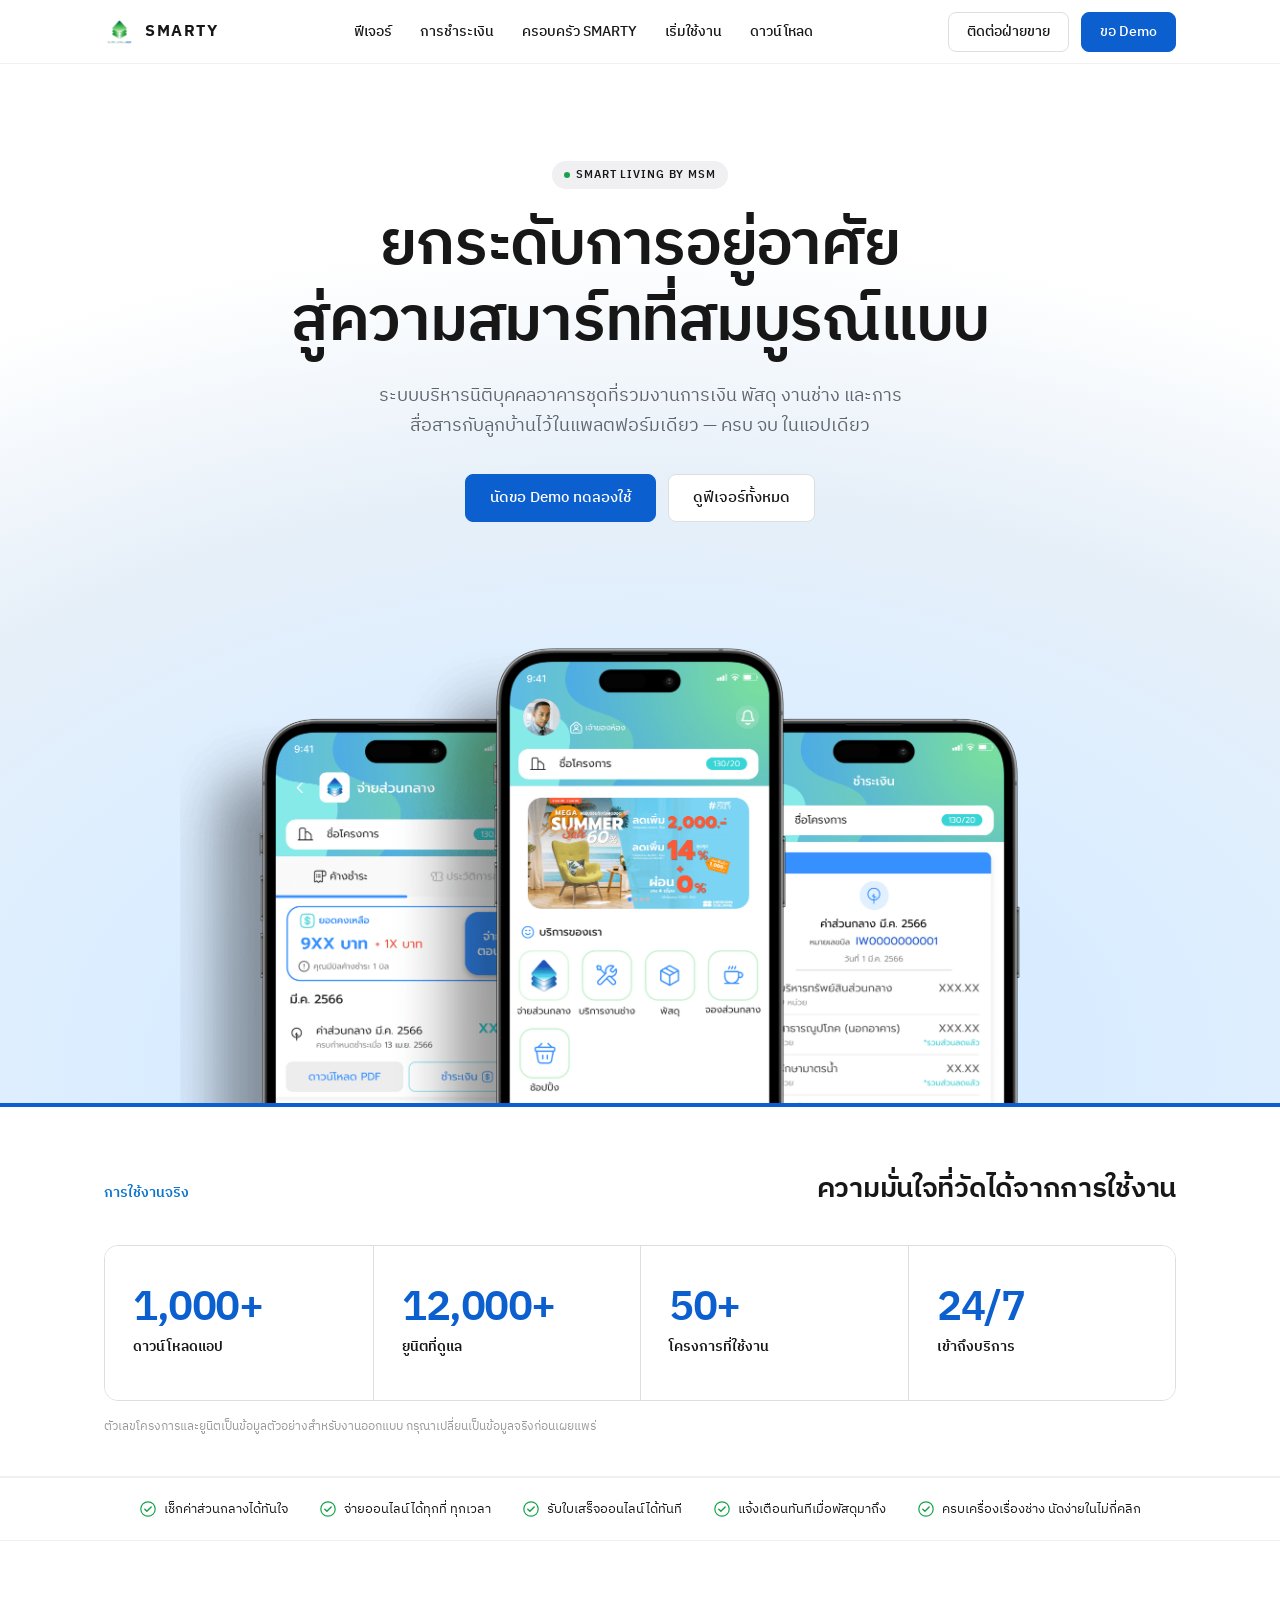
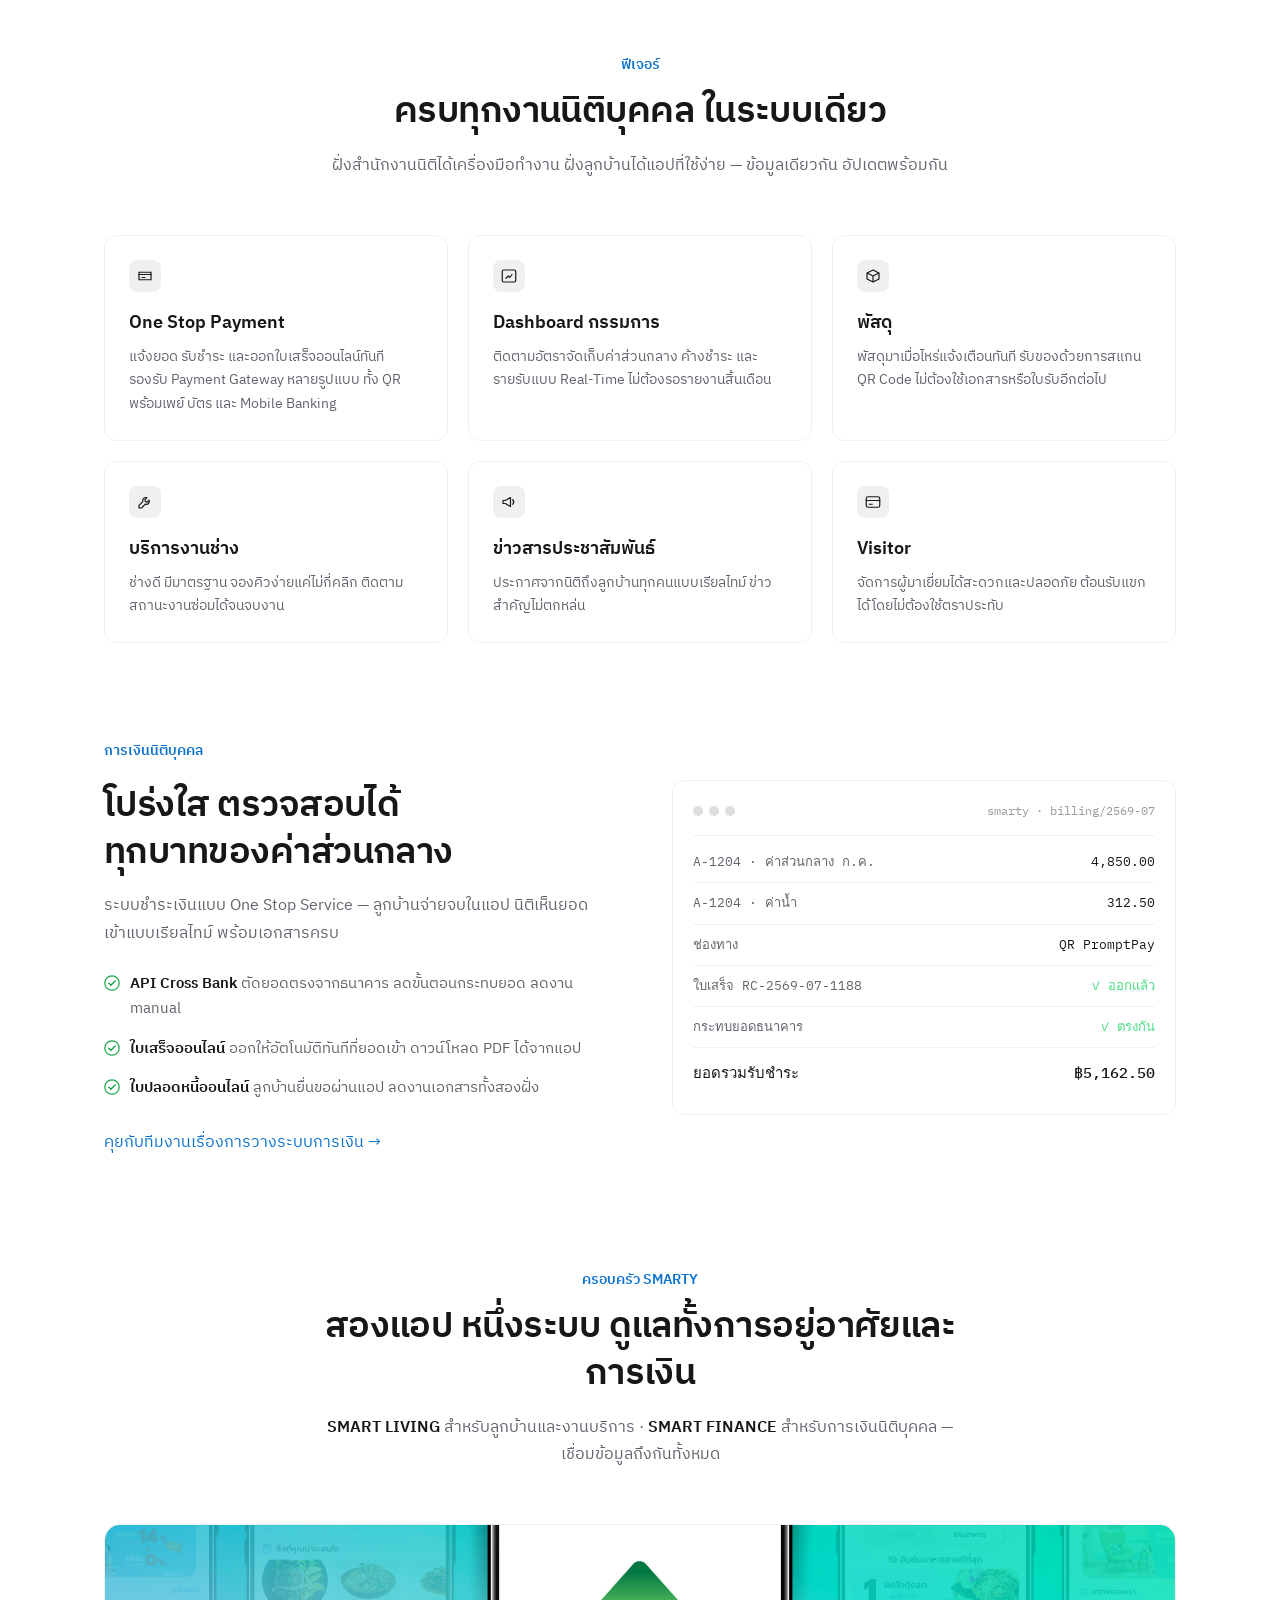
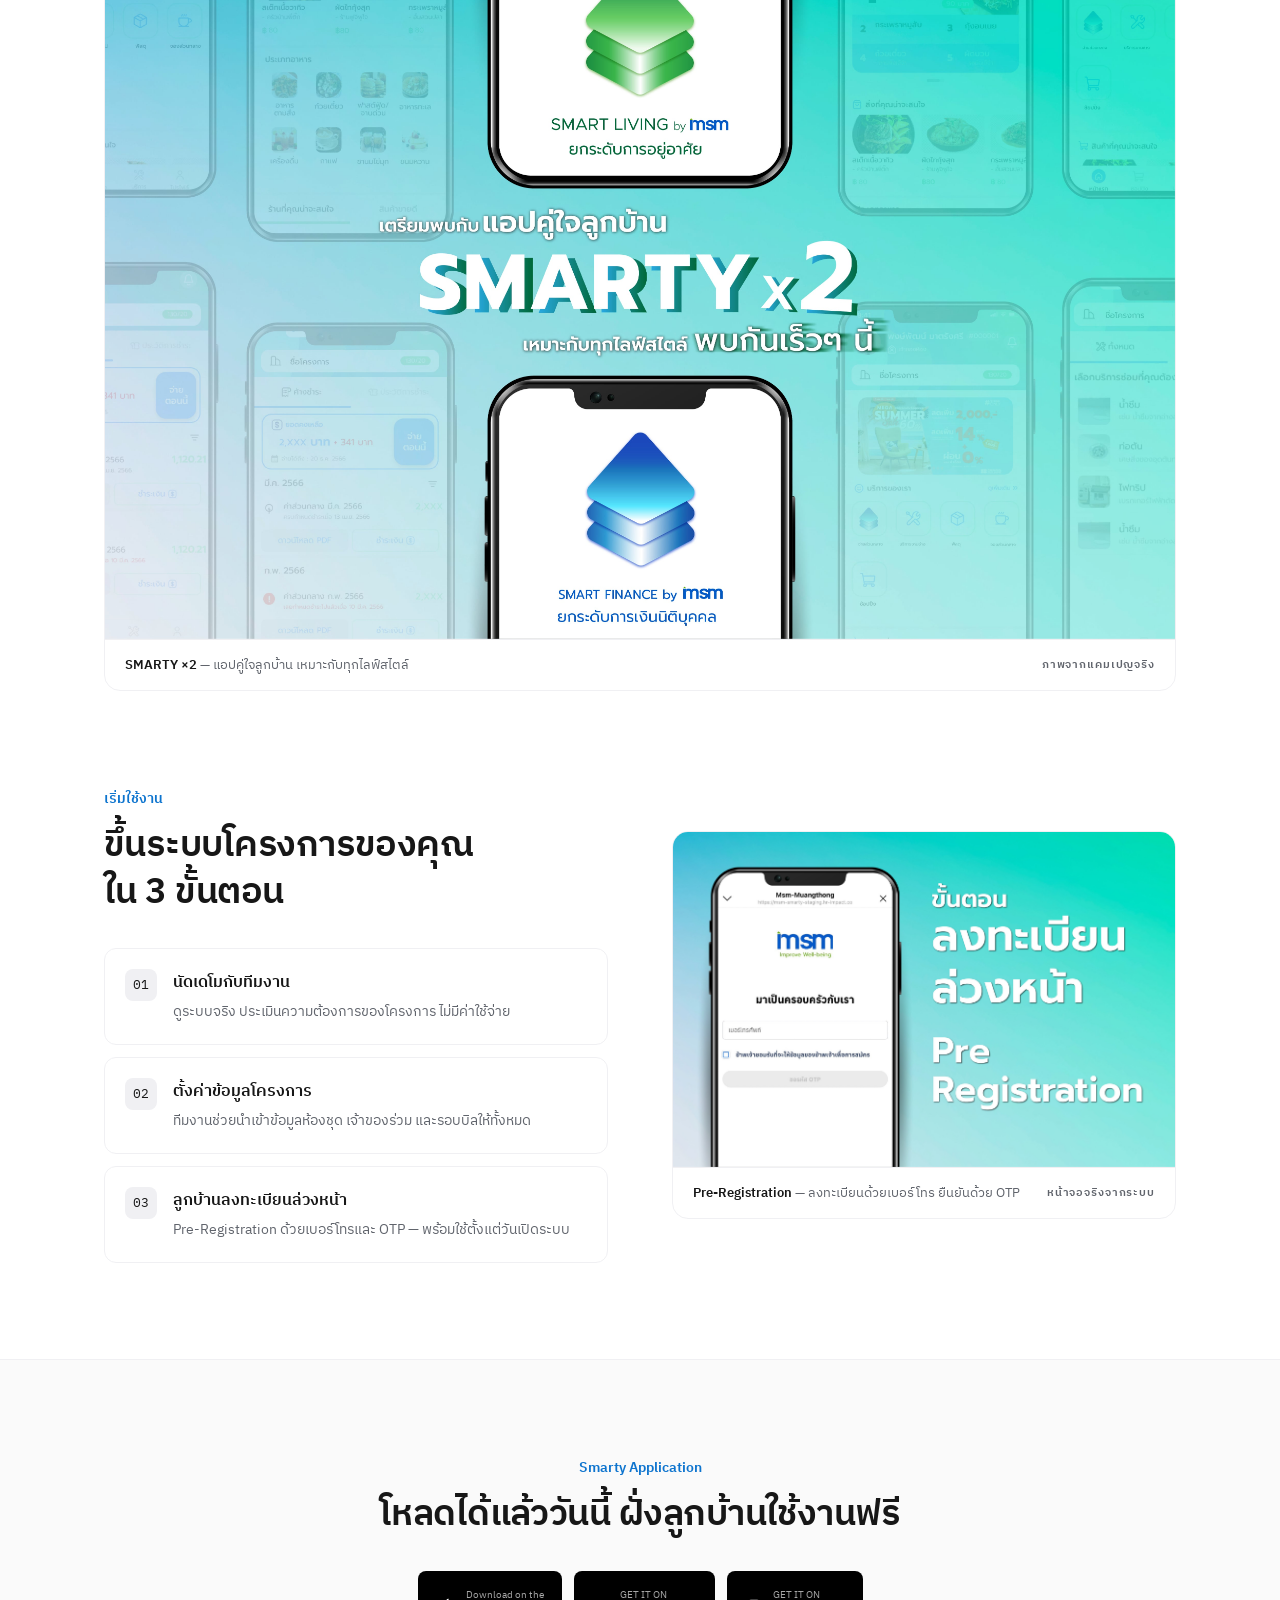
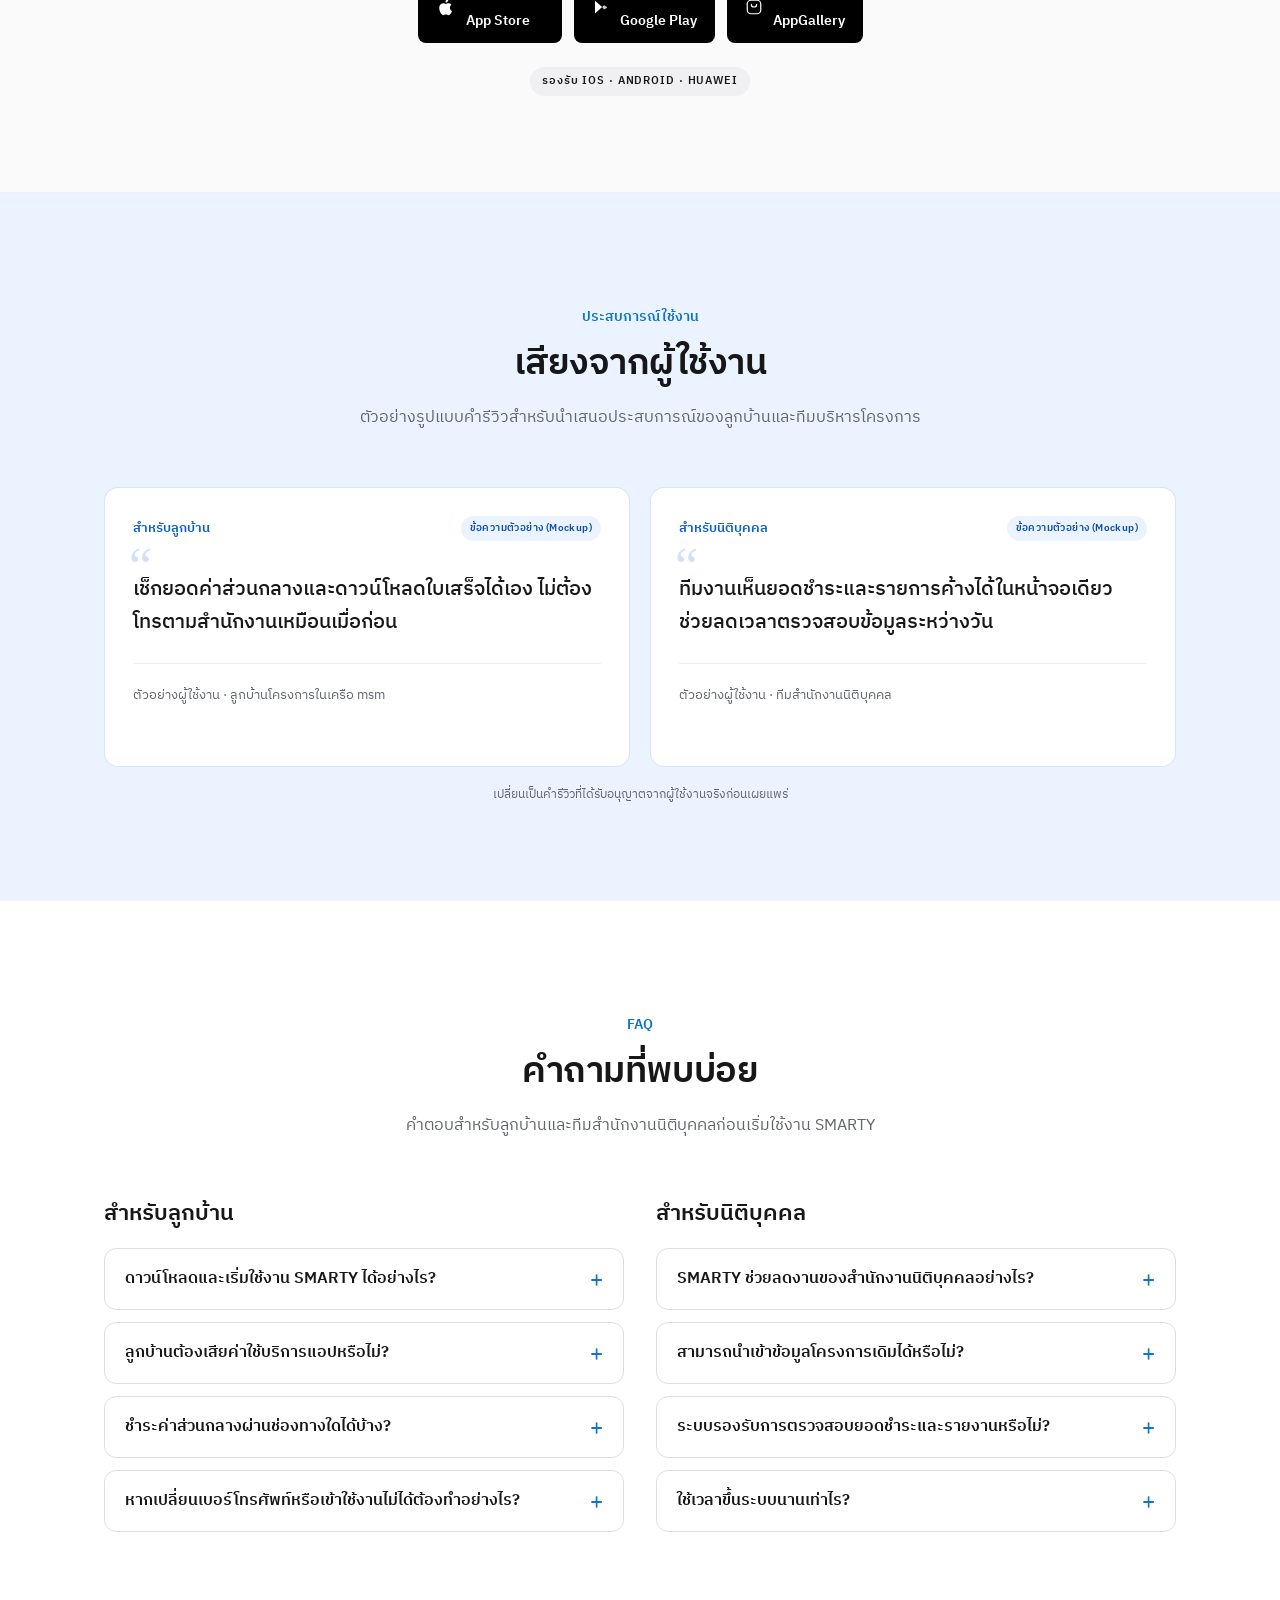
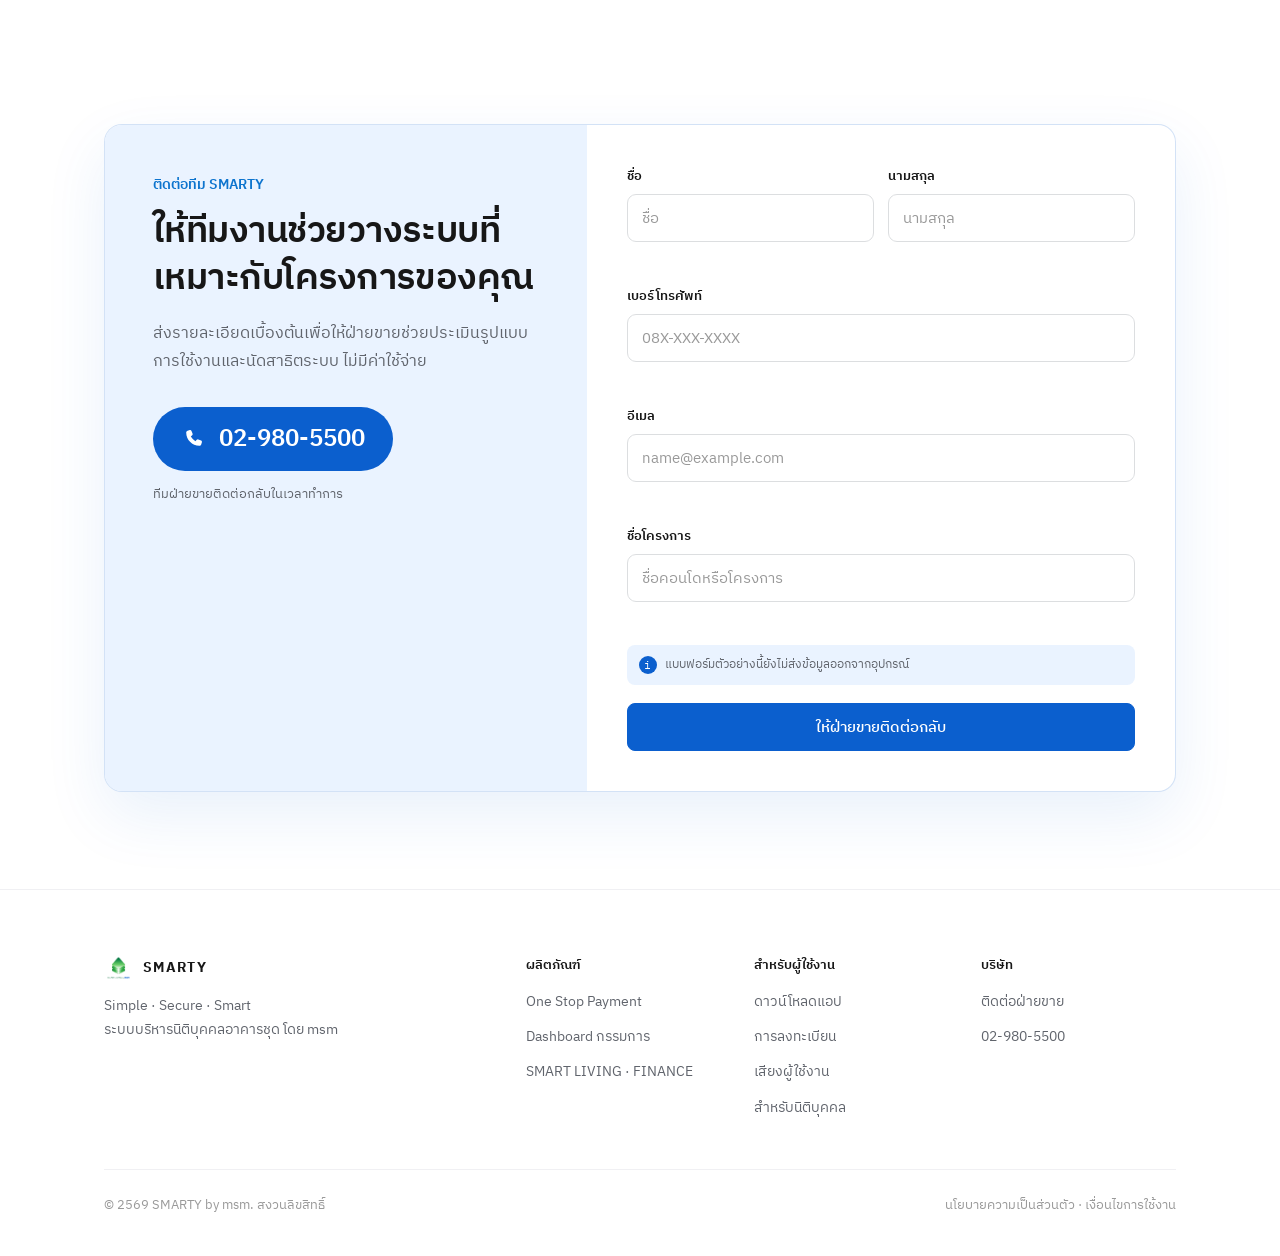
==== expo.html @ d753c046 "Publish SMARTY landing page" ====
<!DOCTYPE html>
<html lang="th">
<head>
<meta charset="UTF-8">
<meta name="viewport" content="width=device-width, initial-scale=1.0">
<title>SMARTY — ระบบบริหารนิติบุคคลอาคารชุด</title>
<link rel="preconnect" href="https://fonts.googleapis.com">
<link rel="preconnect" href="https://fonts.gstatic.com" crossorigin>
<link href="https://fonts.googleapis.com/css2?family=IBM+Plex+Sans+Thai:wght@400;500;600;700&family=IBM+Plex+Mono:wght@400;500&display=swap" rel="stylesheet">
<style>
  :root {
    --primary: #000000;
    --primary-active: #1a1a1a;
    --text-link: #0d74ce;
    --ink: #171717;
    --body: #60646c;
    --muted: #999999;
    --hairline: #f0f0f3;
    --hairline-strong: #dcdee0;
    --canvas: #ffffff;
    --canvas-soft: #fafafa;
    --surface-strong: #f0f0f3;
    --surface-dark: #171717;
    --surface-dark-elevated: #1a1a1a;
    --on-dark: #ffffff;
    --on-dark-soft: #b0b4ba;
    --sky-light: #cfe7ff;
    --sky-mid: #a8c8e8;
    --success: #16a34a;
    --brand-blue: #0b5fce;
    --brand-blue-active: #084da8;
    --brand-blue-soft: #eaf3ff;
    --motion-fast: 180ms;
    --motion-standard: 420ms;
    --motion-reveal: 700ms;
    --ease-out-premium: cubic-bezier(0.22, 1, 0.36, 1);
    --ease-press: cubic-bezier(0.4, 0, 0.2, 1);
    --sans: 'IBM Plex Sans Thai', 'Inter', -apple-system, system-ui, sans-serif;
    --mono: 'IBM Plex Mono', 'JetBrains Mono', monospace;
  }

  * { margin: 0; padding: 0; box-sizing: border-box; }
  html { scroll-behavior: smooth; }

  body {
    font-family: var(--sans);
    font-size: 16px;
    font-weight: 400;
    line-height: 1.7;
    color: var(--body);
    background: var(--canvas);
    -webkit-font-smoothing: antialiased;
  }

  h1, h2, h3 { color: var(--ink); }
  img { max-width: 100%; display: block; }

  /* ---------- Type (Thai-adjusted: มี leading เผื่อสระ/วรรณยุกต์, tracking ลบอ่อนกว่า Inter) ---------- */
  .display-mega { font-size: 62px; font-weight: 600; line-height: 1.22; letter-spacing: -0.02em; }
  .display-xl   { font-size: 48px; font-weight: 600; line-height: 1.25; letter-spacing: -0.018em; }
  .display-lg   { font-size: 36px; font-weight: 600; line-height: 1.3;  letter-spacing: -0.015em; }
  .display-md   { font-size: 28px; font-weight: 600; line-height: 1.35; letter-spacing: -0.01em; }
  .title-md     { font-size: 18px; font-weight: 600; line-height: 1.5; }
  .body-md      { font-size: 16px; }
  .body-sm      { font-size: 14px; }
  .caption      { font-size: 13px; line-height: 1.5; }
  .caption-upper { font-size: 11px; font-weight: 600; letter-spacing: 0.08em; text-transform: uppercase; }
  .mono         { font-family: var(--mono); font-size: 13px; line-height: 1.6; }

  .section-kicker { color: var(--text-link); font-size: 14px; font-weight: 600; margin-bottom: 12px; }

  /* ---------- Buttons: 8px radius, no pill on actions ---------- */
  .btn {
    display: inline-flex;
    align-items: center;
    justify-content: center;
    gap: 8px;
    font-family: var(--sans);
    font-size: 14px;
    font-weight: 500;
    line-height: 1;
    height: 40px;
    padding: 0 18px;
    border-radius: 8px;
    text-decoration: none;
    cursor: pointer;
    transition: background 0.15s ease, transform 0.1s ease;
  }
  .btn-primary { background: var(--brand-blue); color: #fff; border: 1px solid var(--brand-blue); }
  .btn-primary:hover { background: var(--brand-blue-active); border-color: var(--brand-blue-active); }
  .btn-primary:active { transform: translateY(1px); }
  .btn-secondary { background: var(--canvas); color: var(--ink); border: 1px solid var(--hairline-strong); }
  .btn-secondary:hover { border-color: var(--muted); }
  .btn:focus-visible { outline: 2px solid var(--brand-blue); outline-offset: 3px; }
  .btn-lg { height: 48px; padding: 0 24px; font-size: 15px; }

  a.text-link { color: var(--text-link); text-decoration: none; }
  a.text-link:hover { text-decoration: underline; }

  .badge {
    display: inline-flex;
    align-items: center;
    gap: 6px;
    background: var(--surface-strong);
    color: var(--ink);
    font-size: 11px;
    font-weight: 600;
    letter-spacing: 0.08em;
    text-transform: uppercase;
    border-radius: 9999px;
    padding: 5px 12px;
  }
  .badge .dot { width: 6px; height: 6px; border-radius: 50%; background: var(--success); }

  /* ---------- Layout ---------- */
  .container { max-width: 1120px; margin: 0 auto; padding: 0 24px; }
  .section { padding: 96px 0; }
  .section-tight { padding: 64px 0; }
  .section-head { max-width: 640px; margin: 0 auto 56px; text-align: center; }
  .section-head p { margin-top: 16px; }

  /* ---------- Top nav ---------- */
  .top-nav {
    position: sticky;
    top: 0;
    z-index: 50;
    background: rgba(255,255,255,0.85);
    backdrop-filter: saturate(180%) blur(12px);
    -webkit-backdrop-filter: saturate(180%) blur(12px);
    border-bottom: 1px solid var(--hairline);
    height: 64px;
  }
  .top-nav .nav-inner {
    max-width: 1120px;
    margin: 0 auto;
    padding: 0 24px;
    height: 100%;
    display: flex;
    align-items: center;
    justify-content: space-between;
    gap: 24px;
  }
  .nav-brand { display: flex; align-items: center; gap: 10px; text-decoration: none; }
  .nav-brand img { height: 30px; width: auto; }
  .nav-brand .brand-name { font-size: 16px; font-weight: 700; letter-spacing: 0.1em; color: var(--ink); }
  .nav-links { display: flex; align-items: center; gap: 28px; list-style: none; }
  .nav-links a { font-size: 14px; font-weight: 500; color: var(--ink); text-decoration: none; }
  .nav-links a:hover { color: var(--text-link); }
  .nav-actions { display: flex; align-items: center; gap: 12px; }

  /* ---------- Hero ---------- */
  .hero {
    position: relative;
    padding: 96px 0 0;
    overflow: hidden;
  }
  .hero::before {
    content: "";
    position: absolute;
    inset: 0;
    background:
      radial-gradient(120% 90% at 50% 96%, var(--sky-light) 0%, rgba(207,231,255,0.72) 38%, rgba(168,200,232,0.28) 62%, rgba(255,255,255,0) 88%);
    pointer-events: none;
  }
  .hero .container { position: relative; text-align: center; }
  .hero h1 { max-width: 860px; margin: 20px auto 0; }
  .hero .sub { max-width: 560px; margin: 20px auto 0; font-size: 18px; }
  .hero .cta-row { display: flex; gap: 12px; justify-content: center; flex-wrap: wrap; margin-top: 32px; }
  .hero-enter {
    opacity: 0;
    transform: translateY(14px);
    animation: hero-enter var(--motion-reveal) var(--ease-out-premium) forwards;
    animation-delay: var(--hero-delay, 0ms);
  }
  .hero-phone-enter {
    opacity: 0;
    transform: translateY(28px) scale(0.985);
    animation: phone-settle 900ms var(--ease-out-premium) forwards;
    animation-delay: 440ms;
  }
  .hero-seq-1 { --hero-delay: 0ms; }
  .hero-seq-2 { --hero-delay: 90ms; }
  .hero-seq-3 { --hero-delay: 180ms; }
  .hero-seq-4 { --hero-delay: 270ms; }
  @keyframes hero-enter { to { opacity: 1; transform: none; } }
  @keyframes phone-settle { to { opacity: 1; transform: none; } }

  .hero-device {
    position: relative;
    max-width: 920px;
    margin: 64px auto 0;
    background: transparent;
  }
  .hero-device img { width: 100%; }

  /* ---------- Trust ledger ---------- */
  .trust-ledger {
    border-top: 4px solid var(--brand-blue);
    border-bottom: 1px solid var(--hairline);
    background: var(--canvas);
    padding: 64px 0 40px;
  }
  .trust-heading { display: flex; align-items: end; justify-content: space-between; gap: 24px; margin-bottom: 36px; }
  .trust-heading .section-kicker { margin-bottom: 4px; }
  .trust-heading h2 { max-width: 560px; text-align: right; }
  .trust-grid { display: grid; grid-template-columns: repeat(4, minmax(0, 1fr)); border: 1px solid var(--hairline-strong); border-radius: 14px; overflow: hidden; }
  .trust-stat { position: relative; display: grid; gap: 6px; min-height: 154px; align-content: center; padding: 24px 28px; background: var(--canvas); }
  .trust-stat + .trust-stat { border-left: 1px solid var(--hairline-strong); }
  .trust-value { color: var(--brand-blue); font-family: var(--sans); font-size: 42px; font-weight: 600; line-height: 1; letter-spacing: -0.035em; font-variant-numeric: tabular-nums; }
  .trust-stat span { color: var(--ink); font-size: 14px; font-weight: 600; }
  .mock-disclosure { margin-top: 16px; color: var(--muted); font-size: 12px; line-height: 1.6; }

  /* ---------- Check strip ---------- */
  .check-strip {
    border-top: 1px solid var(--hairline);
    border-bottom: 1px solid var(--hairline);
    background: var(--canvas);
  }
  .check-strip .strip-inner {
    display: flex;
    flex-wrap: wrap;
    justify-content: center;
    gap: 12px 32px;
    padding: 20px 24px;
  }
  .check-item { display: flex; align-items: center; gap: 8px; font-size: 13px; color: var(--ink); }
  .check-item svg { flex: none; }

  /* ---------- Feature grid ---------- */
  .feature-grid {
    display: grid;
    grid-template-columns: repeat(3, 1fr);
    gap: 20px;
  }
  .f-card {
    background: var(--canvas);
    border: 1px solid var(--hairline);
    border-radius: 12px;
    padding: 24px;
  }
  .f-card .f-icon {
    width: 32px; height: 32px;
    border-radius: 8px;
    background: var(--surface-strong);
    display: flex; align-items: center; justify-content: center;
    color: var(--ink);
    margin-bottom: 16px;
  }
  .f-card h3 { font-size: 18px; font-weight: 600; margin-bottom: 6px; }
  .f-card p { font-size: 14px; }
  .f-card.dark { background: var(--canvas); border-color: var(--hairline); }
  .f-card.dark h3 { color: var(--ink); }
  .f-card.dark p { color: var(--body); }
  .f-card.dark .f-icon { background: var(--surface-strong); color: var(--ink); }

  /* ---------- Split (payment/data) ---------- */
  .split {
    display: grid;
    grid-template-columns: 1fr 1fr;
    gap: 64px;
    align-items: center;
  }
  .split .copy h2 { margin-bottom: 16px; }
  .split .copy > p { margin-bottom: 20px; }
  .split ul.plain {
    list-style: none;
    display: grid;
    gap: 14px;
    margin: 24px 0 28px;
  }
  .split ul.plain li { display: flex; gap: 10px; align-items: flex-start; font-size: 15px; }
  .split ul.plain li svg { flex: none; margin-top: 4px; }
  .split ul.plain b { color: var(--ink); font-weight: 600; }

  .ledger {
    background: var(--canvas);
    border: 1px solid var(--hairline);
    border-radius: 12px;
    padding: 20px;
    color: var(--ink);
  }
  .ledger .ledger-head {
    display: flex;
    align-items: center;
    justify-content: space-between;
    padding-bottom: 14px;
    border-bottom: 1px solid var(--hairline);
    margin-bottom: 6px;
  }
  .ledger .ledger-head .win-dots { display: flex; gap: 6px; }
  .ledger .win-dots span { width: 10px; height: 10px; border-radius: 50%; background: var(--hairline-strong); }
  .ledger .ledger-title { font-family: var(--mono); font-size: 12px; color: var(--muted); }
  .ledger table { width: 100%; border-collapse: collapse; font-family: var(--mono); font-size: 13px; }
  .ledger td { padding: 9px 0; border-bottom: 1px solid var(--hairline); }
  .ledger td:last-child { text-align: right; }
  .ledger .lg-label { color: var(--body); }
  .ledger .lg-ok { color: #4ade80; }
  .ledger .lg-total td { border-bottom: none; padding-top: 12px; font-size: 15px; font-weight: 500; }

  /* ---------- Image frame cards ---------- */
  .img-frame {
    border: 1px solid var(--hairline);
    border-radius: 16px;
    overflow: hidden;
    background: var(--canvas);
  }
  .img-frame img { width: 100%; }
  .img-frame .frame-caption {
    display: flex;
    justify-content: space-between;
    align-items: center;
    gap: 12px;
    padding: 14px 20px;
    border-top: 1px solid var(--hairline);
    font-size: 13px;
    color: var(--body);
  }
  .img-frame .frame-caption b { color: var(--ink); font-weight: 600; }

  /* ---------- Workflow ---------- */
  .workflow {
    display: grid;
    grid-template-columns: 1fr 1fr;
    gap: 64px;
    align-items: center;
  }
  .steps { display: grid; gap: 12px; }
  .step {
    display: flex;
    gap: 16px;
    align-items: flex-start;
    background: var(--canvas);
    border: 1px solid var(--hairline);
    border-radius: 12px;
    padding: 20px;
  }
  .step .step-num {
    flex: none;
    width: 32px; height: 32px;
    border-radius: 8px;
    background: var(--surface-strong);
    display: flex; align-items: center; justify-content: center;
    font-family: var(--mono);
    font-size: 13px;
    color: var(--ink);
  }
  .step h3 { font-size: 16px; font-weight: 600; margin-bottom: 4px; }
  .step p { font-size: 14px; }

  /* ---------- Download band ---------- */
  .dl-band {
    background: var(--canvas-soft);
    border-top: 1px solid var(--hairline);
    border-bottom: 1px solid var(--hairline);
  }
  .dl-band .container { text-align: center; }
  .store-row { display: flex; gap: 12px; justify-content: center; flex-wrap: wrap; margin-top: 32px; }
  .store-btn {
    display: flex;
    align-items: center;
    gap: 10px;
    background: var(--primary);
    color: #fff;
    border-radius: 8px;
    padding: 9px 18px;
    text-decoration: none;
    text-align: left;
    transition: background 0.15s ease;
  }
  .store-btn:hover { background: var(--primary-active); }
  .store-btn .s-top { font-size: 10px; color: rgba(255,255,255,0.65); line-height: 1.3; }
  .store-btn .s-name { font-size: 14px; font-weight: 600; line-height: 1.3; }
  .dl-meta { margin-top: 24px; display: flex; gap: 10px; justify-content: center; flex-wrap: wrap; }

  /* ---------- Testimonials ---------- */
  .testimonial-section { background: var(--brand-blue-soft); }
  .testimonial-grid { display: grid; grid-template-columns: repeat(2, minmax(0, 1fr)); gap: 20px; }
  .testimonial-card { position: relative; display: grid; align-content: start; min-height: 280px; padding: 28px; border: 1px solid rgba(11,95,206,0.16); border-radius: 14px; background: var(--canvas); }
  .testimonial-top { display: flex; align-items: center; justify-content: space-between; gap: 16px; margin-bottom: 32px; }
  .testimonial-audience { color: var(--brand-blue); font-size: 13px; font-weight: 600; }
  .mock-badge { display: inline-flex; padding: 4px 9px; border-radius: 9999px; background: var(--brand-blue-soft); color: var(--brand-blue-active); font-size: 10px; font-weight: 600; letter-spacing: 0.04em; }
  .testimonial-quote { position: relative; margin: 0 0 24px; color: var(--ink); font-size: 20px; font-weight: 500; line-height: 1.65; }
  .testimonial-quote::before { content: "“"; position: absolute; top: -32px; left: -4px; color: var(--brand-blue); font-family: Georgia, serif; font-size: 52px; line-height: 1; opacity: 0.18; }
  .testimonial-attribution { margin-top: auto; padding-top: 20px; border-top: 1px solid var(--hairline); color: var(--body); font-size: 13px; }
  .testimonial-disclosure { margin-top: 18px; color: var(--body); font-size: 12px; text-align: center; }

  /* ---------- FAQ ---------- */
  .faq-section { background: var(--canvas); }
  .faq-grid {
    display: grid;
    grid-template-columns: repeat(2, minmax(0, 1fr));
    gap: 32px;
  }
  .faq-group h3 {
    margin-bottom: 16px;
    font-size: 22px;
    font-weight: 600;
  }
  .faq-list { display: grid; gap: 12px; }
  .faq-item {
    border: 1px solid var(--hairline-strong);
    border-radius: 12px;
    background: var(--canvas);
    overflow: hidden;
  }
  .faq-item summary {
    position: relative;
    padding: 18px 52px 18px 20px;
    color: var(--ink);
    font-weight: 600;
    line-height: 1.5;
    cursor: pointer;
    list-style: none;
  }
  .faq-item summary::-webkit-details-marker { display: none; }
  .faq-item summary::after {
    content: "+";
    position: absolute;
    top: 50%;
    right: 20px;
    color: var(--text-link);
    font-family: var(--mono);
    font-size: 22px;
    font-weight: 400;
    line-height: 1;
    transform: translateY(-50%);
    transition: transform var(--motion-standard) var(--ease-out-premium);
  }
  .faq-item[open] summary::after { transform: translateY(-50%) rotate(45deg); }
  .faq-item summary:focus-visible {
    outline: 2px solid var(--ink);
    outline-offset: -3px;
    border-radius: 10px;
  }
  .faq-item p {
    padding: 0 20px 18px;
    font-size: 14px;
    line-height: 1.7;
  }
  .faq-item[open] p { animation: faq-answer-in var(--motion-standard) var(--ease-out-premium); }
  @keyframes faq-answer-in {
    from { opacity: 0; transform: translateY(-4px); }
    to { opacity: 1; transform: none; }
  }

  /* ---------- Premium interactions ---------- */
  .btn {
    transition:
      transform var(--motion-fast) var(--ease-press),
      box-shadow var(--motion-fast) var(--ease-out-premium),
      background-color var(--motion-fast) ease,
      color var(--motion-fast) ease,
      border-color var(--motion-fast) ease;
  }
  .btn:active { transform: translateY(0) scale(0.985); }
  .store-btn {
    transition:
      transform var(--motion-fast) var(--ease-press),
      box-shadow var(--motion-fast) var(--ease-out-premium),
      background-color var(--motion-fast) ease;
  }
  .store-btn:active { transform: translateY(0) scale(0.985); }
  .f-card, .step, .img-frame, .ledger, .faq-item {
    transition:
      transform var(--motion-standard) var(--ease-out-premium),
      border-color var(--motion-standard) var(--ease-out-premium),
      box-shadow var(--motion-standard) var(--ease-out-premium);
  }
  .testimonial-card {
    transition:
      transform var(--motion-standard) var(--ease-out-premium),
      border-color var(--motion-standard) var(--ease-out-premium),
      box-shadow var(--motion-standard) var(--ease-out-premium);
  }
  .f-icon {
    transition: transform var(--motion-standard) var(--ease-out-premium);
  }
  .faq-item summary {
    transition: background-color var(--motion-fast) ease;
  }
  .nav-links a, .footer-grid a {
    transition:
      color var(--motion-fast) ease,
      opacity var(--motion-fast) ease;
  }
  @media (hover: hover) and (pointer: fine) {
    .btn:hover { transform: translateY(-2px); box-shadow: 0 8px 20px rgba(23,23,23,0.12); }
    .store-btn:hover { transform: translateY(-2px); box-shadow: 0 12px 28px rgba(23,23,23,0.16); }
    .f-card:hover, .step:hover, .img-frame:hover, .ledger:hover, .faq-item:hover, .testimonial-card:hover {
      transform: translateY(-4px);
      border-color: var(--hairline-strong);
      box-shadow: 0 14px 34px rgba(23,23,23,0.08);
    }
    .f-card:hover .f-icon { transform: translateY(-2px); }
    .faq-item summary:hover { background: var(--canvas-soft); }
    .btn:active, .store-btn:active { transform: translateY(0) scale(0.985); }
    .phone-pill:hover { transform: translateY(-2px); box-shadow: 0 12px 28px rgba(11,95,206,0.24); }
    .phone-pill:active { transform: translateY(0) scale(0.985); }
  }

  /* ---------- Contact ---------- */
  .cta-band { background: var(--canvas); }
  .contact-panel { display: grid; grid-template-columns: minmax(0, 0.9fr) minmax(0, 1.1fr); border: 1px solid rgba(11,95,206,0.18); border-radius: 18px; overflow: hidden; background: var(--canvas); box-shadow: 0 24px 64px rgba(11,95,206,0.09); }
  .contact-copy { padding: 48px; background: var(--brand-blue-soft); }
  .contact-copy h2 { margin-bottom: 18px; }
  .contact-copy > p:not(.section-kicker):not(.contact-hours) { max-width: 480px; }
  .phone-pill { display: inline-flex; align-items: center; justify-content: center; gap: 14px; min-height: 64px; margin-top: 32px; padding: 0 28px; border-radius: 9999px; background: var(--brand-blue); color: #fff; font-family: var(--sans); font-size: 24px; font-weight: 600; line-height: 1; text-decoration: none; transition: transform var(--motion-fast) var(--ease-press), background-color var(--motion-fast) ease, box-shadow var(--motion-fast) var(--ease-out-premium); }
  .phone-pill svg { flex: none; }
  .phone-pill:hover { background: var(--brand-blue-active); }
  .phone-pill:focus-visible { outline: 3px solid var(--brand-blue); outline-offset: 4px; }
  .contact-hours { margin-top: 12px; color: var(--body); font-size: 13px; }
  .callback-shell { min-height: 100%; padding: 40px; }
  .callback-form { display: grid; gap: 18px; }
  .form-row { display: grid; grid-template-columns: repeat(2, minmax(0, 1fr)); gap: 14px; }
  .form-field { display: grid; gap: 7px; }
  .form-field label { color: var(--ink); font-size: 13px; font-weight: 600; }
  .form-field input { width: 100%; height: 48px; padding: 0 14px; border: 1px solid var(--hairline-strong); border-radius: 9px; background: var(--canvas); color: var(--ink); font-family: var(--sans); font-size: 15px; transition: border-color var(--motion-fast) ease, box-shadow var(--motion-fast) ease, background-color var(--motion-fast) ease; }
  .form-field input::placeholder { color: var(--muted); }
  .form-field input:focus { border-color: var(--brand-blue); box-shadow: 0 0 0 3px rgba(11,95,206,0.14); outline: none; }
  .form-field input[aria-invalid="true"] { border-color: #c93737; background: #fffafa; }
  .field-error { min-height: 18px; color: #b42318; font-size: 12px; line-height: 1.45; }
  .form-local-note { display: flex; align-items: flex-start; gap: 8px; padding: 11px 12px; border-radius: 8px; background: var(--brand-blue-soft); color: var(--body); font-size: 12px; line-height: 1.5; }
  .form-local-note::before { content: "i"; display: inline-flex; flex: none; align-items: center; justify-content: center; width: 18px; height: 18px; border-radius: 50%; background: var(--brand-blue); color: #fff; font-family: var(--mono); font-size: 11px; }
  .callback-submit { width: 100%; }
  .callback-success { display: grid; min-height: 390px; align-content: center; justify-items: start; padding: 16px; }
  .callback-success-icon { display: inline-flex; align-items: center; justify-content: center; width: 48px; height: 48px; margin-bottom: 20px; border-radius: 50%; background: var(--brand-blue-soft); color: var(--brand-blue); font-size: 24px; }
  .callback-success h3 { margin-bottom: 8px; font-size: 28px; }
  .callback-success p { max-width: 500px; margin-bottom: 24px; }
  [hidden] { display: none !important; }

  /* ---------- Footer ---------- */
  footer {
    border-top: 1px solid var(--hairline);
    padding: 64px 0 40px;
    background: var(--canvas);
  }
  .footer-grid {
    display: grid;
    grid-template-columns: 2fr 1fr 1fr 1fr;
    gap: 32px;
    padding-bottom: 40px;
  }
  .footer-brand { display: flex; align-items: center; gap: 10px; margin-bottom: 12px; }
  .footer-brand img { height: 28px; }
  .footer-brand span { font-weight: 700; letter-spacing: 0.1em; color: var(--ink); font-size: 14px; }
  .footer-grid h4 { font-size: 13px; font-weight: 600; color: var(--ink); margin-bottom: 12px; }
  .footer-grid ul { list-style: none; }
  .footer-grid li { margin-bottom: 8px; }
  .footer-grid a { font-size: 14px; color: var(--body); text-decoration: none; }
  .footer-grid a:hover { color: var(--text-link); }
  .footer-legal {
    border-top: 1px solid var(--hairline);
    padding-top: 24px;
    display: flex;
    justify-content: space-between;
    flex-wrap: wrap;
    gap: 8px;
    font-size: 13px;
    color: var(--muted);
  }

  /* ---------- Reveal ---------- */
  .reveal {
    opacity: 0;
    transform: translateY(20px) scale(0.995);
    transition:
      opacity var(--motion-reveal) var(--ease-out-premium),
      transform var(--motion-reveal) var(--ease-out-premium);
    transition-delay: var(--reveal-delay, 0ms);
    will-change: opacity, transform;
  }
  .reveal.in { opacity: 1; transform: none; }
  @media (prefers-reduced-motion: reduce) {
    html { scroll-behavior: auto; }
    *, *::before, *::after {
      animation-duration: 0.01ms !important;
      animation-delay: 0ms !important;
      transition-duration: 0.01ms !important;
      transition-delay: 0ms !important;
      scroll-behavior: auto !important;
    }
    .reveal, .hero-enter, .hero-phone-enter {
      opacity: 1;
      transform: none;
    }
  }

  /* ---------- Responsive ---------- */
  @media (max-width: 1024px) {
    .display-mega { font-size: 46px; }
    .display-lg { font-size: 31px; }
    .feature-grid { grid-template-columns: repeat(2, 1fr); }
  }
  @media (max-width: 820px) {
    .section { padding: 64px 0; }
    .nav-links { display: none; }
    .split, .workflow { grid-template-columns: 1fr; gap: 40px; }
    .faq-grid { grid-template-columns: 1fr; gap: 40px; }
    .testimonial-grid { grid-template-columns: 1fr; }
    .trust-grid { grid-template-columns: repeat(2, minmax(0, 1fr)); }
    .trust-stat:nth-child(3) { border-left: 0; }
    .trust-stat:nth-child(n+3) { border-top: 1px solid var(--hairline-strong); }
    .trust-heading { align-items: flex-start; flex-direction: column; }
    .trust-heading h2 { text-align: left; }
    .contact-panel { grid-template-columns: 1fr; }
    .contact-copy, .callback-shell { padding: 36px; }
    .footer-grid { grid-template-columns: 1fr 1fr; }
  }
  @media (max-width: 560px) {
    .display-mega { font-size: 34px; }
    .display-xl { font-size: 30px; }
    .display-lg { font-size: 27px; }
    .feature-grid { grid-template-columns: 1fr; }
    .footer-grid { grid-template-columns: 1fr; }
    .hero { padding-top: 64px; }
    .trust-ledger { padding: 48px 0 32px; }
    .trust-grid { grid-template-columns: 1fr; }
    .trust-stat { min-height: 118px; }
    .trust-stat + .trust-stat { border-left: 0; border-top: 1px solid var(--hairline-strong); }
    .trust-value { font-size: 36px; }
    .contact-copy, .callback-shell { padding: 28px 20px; }
    .form-row { grid-template-columns: 1fr; }
    .phone-pill { width: 100%; min-height: 58px; padding: 0 18px; font-size: 20px; }
  }
</style>
</head>
<body>

<!-- ================= Top nav ================= -->
<nav class="top-nav" aria-label="เมนูหลัก">
  <div class="nav-inner">
    <a href="#" class="nav-brand">
      <img src="img/logo.png" alt="โลโก้ SMARTY">
      <span class="brand-name">SMARTY</span>
    </a>
    <ul class="nav-links">
      <li><a href="#features">ฟีเจอร์</a></li>
      <li><a href="#payment">การชำระเงิน</a></li>
      <li><a href="#ecosystem">ครอบครัว SMARTY</a></li>
      <li><a href="#start">เริ่มใช้งาน</a></li>
      <li><a href="#download">ดาวน์โหลด</a></li>
    </ul>
    <div class="nav-actions">
      <a href="#contact" class="btn btn-secondary">ติดต่อฝ่ายขาย</a>
      <a href="#contact" class="btn btn-primary">ขอ Demo</a>
    </div>
  </div>
</nav>

<!-- ================= Hero ================= -->
<header class="hero">
  <div class="container">
    <span class="badge hero-enter hero-seq-1"><span class="dot"></span> SMART LIVING by msm</span>
    <h1 class="display-mega hero-enter hero-seq-2">ยกระดับการอยู่อาศัย<br>สู่ความสมาร์ทที่สมบูรณ์แบบ</h1>
    <p class="sub hero-enter hero-seq-3">ระบบบริหารนิติบุคคลอาคารชุดที่รวมงานการเงิน พัสดุ งานช่าง และการสื่อสารกับลูกบ้านไว้ในแพลตฟอร์มเดียว — ครบ จบ ในแอปเดียว</p>
    <div class="cta-row hero-enter hero-seq-4">
      <a href="#contact" class="btn btn-primary btn-lg">นัดขอ Demo ทดลองใช้</a>
      <a href="#features" class="btn btn-secondary btn-lg">ดูฟีเจอร์ทั้งหมด</a>
    </div>
    <figure class="hero-device hero-phone-enter">
      <img src="img/phone3_img-min.png" alt="หน้าจอแอป SMARTY สามหน้า: จ่ายส่วนกลาง หน้าแรก และใบแจ้งชำระเงิน" loading="eager">
    </figure>
  </div>
</header>

<!-- ================= Trust ledger ================= -->
<section id="trust" class="trust-ledger" aria-labelledby="trust-title">
  <div class="container">
    <div class="trust-heading reveal">
      <p class="section-kicker">การใช้งานจริง</p>
      <h2 id="trust-title" class="display-md">ความมั่นใจที่วัดได้จากการใช้งาน</h2>
    </div>
    <div class="trust-grid">
      <div class="trust-stat reveal"><strong class="trust-value count-up" data-count="1000">0+</strong><span>ดาวน์โหลดแอป</span></div>
      <div class="trust-stat reveal"><strong class="trust-value count-up" data-count="12000">0+</strong><span>ยูนิตที่ดูแล</span></div>
      <div class="trust-stat reveal"><strong class="trust-value count-up" data-count="50">0+</strong><span>โครงการที่ใช้งาน</span></div>
      <div class="trust-stat reveal"><strong class="trust-value">24/7</strong><span>เข้าถึงบริการ</span></div>
    </div>
    <p class="mock-disclosure reveal">ตัวเลขโครงการและยูนิตเป็นข้อมูลตัวอย่างสำหรับงานออกแบบ กรุณาเปลี่ยนเป็นข้อมูลจริงก่อนเผยแพร่</p>
  </div>
</section>

<!-- ================= Check strip ================= -->
<div class="check-strip">
  <div class="container strip-inner">
    <span class="check-item"><svg width="16" height="16" viewBox="0 0 20 20" fill="none" aria-hidden="true"><circle cx="10" cy="10" r="9" stroke="#16a34a" stroke-width="1.5"/><path d="M6 10.2l2.6 2.6L14 7.4" stroke="#16a34a" stroke-width="1.8" stroke-linecap="round" stroke-linejoin="round"/></svg>เช็กค่าส่วนกลางได้ทันใจ</span>
    <span class="check-item"><svg width="16" height="16" viewBox="0 0 20 20" fill="none" aria-hidden="true"><circle cx="10" cy="10" r="9" stroke="#16a34a" stroke-width="1.5"/><path d="M6 10.2l2.6 2.6L14 7.4" stroke="#16a34a" stroke-width="1.8" stroke-linecap="round" stroke-linejoin="round"/></svg>จ่ายออนไลน์ได้ทุกที่ ทุกเวลา</span>
    <span class="check-item"><svg width="16" height="16" viewBox="0 0 20 20" fill="none" aria-hidden="true"><circle cx="10" cy="10" r="9" stroke="#16a34a" stroke-width="1.5"/><path d="M6 10.2l2.6 2.6L14 7.4" stroke="#16a34a" stroke-width="1.8" stroke-linecap="round" stroke-linejoin="round"/></svg>รับใบเสร็จออนไลน์ได้ทันที</span>
    <span class="check-item"><svg width="16" height="16" viewBox="0 0 20 20" fill="none" aria-hidden="true"><circle cx="10" cy="10" r="9" stroke="#16a34a" stroke-width="1.5"/><path d="M6 10.2l2.6 2.6L14 7.4" stroke="#16a34a" stroke-width="1.8" stroke-linecap="round" stroke-linejoin="round"/></svg>แจ้งเตือนทันทีเมื่อพัสดุมาถึง</span>
    <span class="check-item"><svg width="16" height="16" viewBox="0 0 20 20" fill="none" aria-hidden="true"><circle cx="10" cy="10" r="9" stroke="#16a34a" stroke-width="1.5"/><path d="M6 10.2l2.6 2.6L14 7.4" stroke="#16a34a" stroke-width="1.8" stroke-linecap="round" stroke-linejoin="round"/></svg>ครบเครื่องเรื่องช่าง นัดง่ายในไม่กี่คลิก</span>
  </div>
</div>

<!-- ================= Features ================= -->
<section id="features" class="section">
  <div class="container">
    <div class="section-head">
      <p class="section-kicker reveal">ฟีเจอร์</p>
      <h2 class="display-lg reveal">ครบทุกงานนิติบุคคล ในระบบเดียว</h2>
      <p class="reveal">ฝั่งสำนักงานนิติได้เครื่องมือทำงาน ฝั่งลูกบ้านได้แอปที่ใช้ง่าย — ข้อมูลเดียวกัน อัปเดตพร้อมกัน</p>
    </div>
    <div class="feature-grid">
      <div class="f-card dark reveal">
        <div class="f-icon"><svg width="18" height="18" viewBox="0 0 24 24" fill="none" aria-hidden="true"><path d="M4 7h16v10H4V7z" stroke="currentColor" stroke-width="1.6"/><path d="M4 10h16M8 14h4" stroke="currentColor" stroke-width="1.6" stroke-linecap="round"/></svg></div>
        <h3>One Stop Payment</h3>
        <p>แจ้งยอด รับชำระ และออกใบเสร็จออนไลน์ทันที รองรับ Payment Gateway หลายรูปแบบ ทั้ง QR พร้อมเพย์ บัตร และ Mobile Banking</p>
      </div>
      <div class="f-card dark reveal">
        <div class="f-icon"><svg width="18" height="18" viewBox="0 0 24 24" fill="none" aria-hidden="true"><rect x="3" y="4" width="18" height="16" rx="2" stroke="currentColor" stroke-width="1.6"/><path d="M8 15l3-3 2 2 3-4" stroke="currentColor" stroke-width="1.6" stroke-linecap="round" stroke-linejoin="round"/></svg></div>
        <h3>Dashboard กรรมการ</h3>
        <p>ติดตามอัตราจัดเก็บค่าส่วนกลาง ค้างชำระ และรายรับแบบ Real-Time ไม่ต้องรอรายงานสิ้นเดือน</p>
      </div>
      <div class="f-card reveal">
        <div class="f-icon"><svg width="18" height="18" viewBox="0 0 24 24" fill="none" aria-hidden="true"><path d="M4 8l8-4 8 4v8l-8 4-8-4V8z" stroke="currentColor" stroke-width="1.6" stroke-linejoin="round"/><path d="M4 8l8 4 8-4M12 12v8" stroke="currentColor" stroke-width="1.6" stroke-linejoin="round"/></svg></div>
        <h3>พัสดุ</h3>
        <p>พัสดุมาเมื่อไหร่แจ้งเตือนทันที รับของด้วยการสแกน QR Code ไม่ต้องใช้เอกสารหรือใบรับอีกต่อไป</p>
      </div>
      <div class="f-card reveal">
        <div class="f-icon"><svg width="18" height="18" viewBox="0 0 24 24" fill="none" aria-hidden="true"><path d="M14.5 6.5a4 4 0 00-5.4 5L4 16.6V20h3.4l5.1-5.1a4 4 0 005-5.4l-2.6 2.6-2.4-.6-.6-2.4 2.6-2.6z" stroke="currentColor" stroke-width="1.6" stroke-linejoin="round"/></svg></div>
        <h3>บริการงานช่าง</h3>
        <p>ช่างดี มีมาตรฐาน จองคิวง่ายแค่ไม่กี่คลิก ติดตามสถานะงานซ่อมได้จนจบงาน</p>
      </div>
      <div class="f-card reveal">
        <div class="f-icon"><svg width="18" height="18" viewBox="0 0 24 24" fill="none" aria-hidden="true"><path d="M4 10v4h3l7 4V6l-7 4H4z" stroke="currentColor" stroke-width="1.6" stroke-linejoin="round"/><path d="M17 9a4.5 4.5 0 010 6" stroke="currentColor" stroke-width="1.6" stroke-linecap="round"/></svg></div>
        <h3>ข่าวสารประชาสัมพันธ์</h3>
        <p>ประกาศจากนิติถึงลูกบ้านทุกคนแบบเรียลไทม์ ข่าวสำคัญไม่ตกหล่น</p>
      </div>
      <div class="f-card reveal">
        <div class="f-icon"><svg width="18" height="18" viewBox="0 0 24 24" fill="none" aria-hidden="true"><rect x="3" y="5" width="18" height="14" rx="2.5" stroke="currentColor" stroke-width="1.6"/><path d="M3 10h18M7 15h4" stroke="currentColor" stroke-width="1.6" stroke-linecap="round"/></svg></div>
        <h3>Visitor</h3>
        <p>จัดการผู้มาเยี่ยมได้สะดวกและปลอดภัย ต้อนรับแขกได้โดยไม่ต้องใช้ตราประทับ</p>
      </div>
    </div>
  </div>
</section>

<!-- ================= Payment / ledger ================= -->
<section id="payment" class="section" style="padding-top: 0;">
  <div class="container split">
    <div class="copy reveal">
      <p class="section-kicker">การเงินนิติบุคคล</p>
      <h2 class="display-lg">โปร่งใส ตรวจสอบได้<br>ทุกบาทของค่าส่วนกลาง</h2>
      <p>ระบบชำระเงินแบบ One Stop Service — ลูกบ้านจ่ายจบในแอป นิติเห็นยอดเข้าแบบเรียลไทม์ พร้อมเอกสารครบ</p>
      <ul class="plain">
        <li><svg width="16" height="16" viewBox="0 0 20 20" fill="none" aria-hidden="true"><circle cx="10" cy="10" r="9" stroke="#16a34a" stroke-width="1.5"/><path d="M6 10.2l2.6 2.6L14 7.4" stroke="#16a34a" stroke-width="1.8" stroke-linecap="round" stroke-linejoin="round"/></svg><span><b>API Cross Bank</b> ตัดยอดตรงจากธนาคาร ลดขั้นตอนกระทบยอด ลดงาน manual</span></li>
        <li><svg width="16" height="16" viewBox="0 0 20 20" fill="none" aria-hidden="true"><circle cx="10" cy="10" r="9" stroke="#16a34a" stroke-width="1.5"/><path d="M6 10.2l2.6 2.6L14 7.4" stroke="#16a34a" stroke-width="1.8" stroke-linecap="round" stroke-linejoin="round"/></svg><span><b>ใบเสร็จออนไลน์</b> ออกให้อัตโนมัติทันทีที่ยอดเข้า ดาวน์โหลด PDF ได้จากแอป</span></li>
        <li><svg width="16" height="16" viewBox="0 0 20 20" fill="none" aria-hidden="true"><circle cx="10" cy="10" r="9" stroke="#16a34a" stroke-width="1.5"/><path d="M6 10.2l2.6 2.6L14 7.4" stroke="#16a34a" stroke-width="1.8" stroke-linecap="round" stroke-linejoin="round"/></svg><span><b>ใบปลอดหนี้ออนไลน์</b> ลูกบ้านยื่นขอผ่านแอป ลดงานเอกสารทั้งสองฝั่ง</span></li>
      </ul>
      <a href="#contact" class="text-link">คุยกับทีมงานเรื่องการวางระบบการเงิน →</a>
    </div>
    <div class="reveal">
      <div class="ledger" role="img" aria-label="ตัวอย่างรายการชำระค่าส่วนกลางในระบบ">
        <div class="ledger-head">
          <div class="win-dots"><span></span><span></span><span></span></div>
          <span class="ledger-title">smarty · billing/2569-07</span>
        </div>
        <table>
          <tr><td class="lg-label">A-1204 · ค่าส่วนกลาง ก.ค.</td><td>4,850.00</td></tr>
          <tr><td class="lg-label">A-1204 · ค่าน้ำ</td><td>312.50</td></tr>
          <tr><td class="lg-label">ช่องทาง</td><td>QR PromptPay</td></tr>
          <tr><td class="lg-label">ใบเสร็จ RC-2569-07-1188</td><td class="lg-ok">✓ ออกแล้ว</td></tr>
          <tr><td class="lg-label">กระทบยอดธนาคาร</td><td class="lg-ok">✓ ตรงกัน</td></tr>
          <tr class="lg-total"><td>ยอดรวมรับชำระ</td><td>฿5,162.50</td></tr>
        </table>
      </div>
    </div>
  </div>
</section>

<!-- ================= Ecosystem (real campaign image) ================= -->
<section id="ecosystem" class="section" style="padding-top: 0;">
  <div class="container">
    <div class="section-head">
      <p class="section-kicker reveal">ครอบครัว SMARTY</p>
      <h2 class="display-lg reveal">สองแอป หนึ่งระบบ ดูแลทั้งการอยู่อาศัยและการเงิน</h2>
      <p class="reveal"><b style="color: var(--ink); font-weight: 600;">SMART LIVING</b> สำหรับลูกบ้านและงานบริการ · <b style="color: var(--ink); font-weight: 600;">SMART FINANCE</b> สำหรับการเงินนิติบุคคล — เชื่อมข้อมูลถึงกันทั้งหมด</p>
    </div>
    <figure class="img-frame reveal">
      <img src="img/web-01-min.jpg" alt="แคมเปญ SMARTY x2 — แอป SMART LIVING และ SMART FINANCE by msm" loading="lazy">
      <figcaption class="frame-caption">
        <span><b>SMARTY ×2</b> — แอปคู่ใจลูกบ้าน เหมาะกับทุกไลฟ์สไตล์</span>
        <span class="caption-upper">ภาพจากแคมเปญจริง</span>
      </figcaption>
    </figure>
  </div>
</section>

<!-- ================= Workflow (real pre-registration image) ================= -->
<section id="start" class="section" style="padding-top: 0;">
  <div class="container workflow">
    <div class="reveal">
      <p class="section-kicker">เริ่มใช้งาน</p>
      <h2 class="display-lg" style="margin-bottom: 32px;">ขึ้นระบบโครงการของคุณ<br>ใน 3 ขั้นตอน</h2>
      <div class="steps">
        <div class="step reveal">
          <span class="step-num">01</span>
          <div>
            <h3>นัดเดโมกับทีมงาน</h3>
            <p>ดูระบบจริง ประเมินความต้องการของโครงการ ไม่มีค่าใช้จ่าย</p>
          </div>
        </div>
        <div class="step reveal">
          <span class="step-num">02</span>
          <div>
            <h3>ตั้งค่าข้อมูลโครงการ</h3>
            <p>ทีมงานช่วยนำเข้าข้อมูลห้องชุด เจ้าของร่วม และรอบบิลให้ทั้งหมด</p>
          </div>
        </div>
        <div class="step reveal">
          <span class="step-num">03</span>
          <div>
            <h3>ลูกบ้านลงทะเบียนล่วงหน้า</h3>
            <p>Pre-Registration ด้วยเบอร์โทรและ OTP — พร้อมใช้ตั้งแต่วันเปิดระบบ</p>
          </div>
        </div>
      </div>
    </div>
    <figure class="img-frame reveal">
      <img src="img/pre_registration_img-min.jpg" alt="ขั้นตอนลงทะเบียนล่วงหน้า Pre Registration ของแอป SMARTY" loading="lazy">
      <figcaption class="frame-caption">
        <span><b>Pre-Registration</b> — ลงทะเบียนด้วยเบอร์โทร ยืนยันด้วย OTP</span>
        <span class="caption-upper">หน้าจอจริงจากระบบ</span>
      </figcaption>
    </figure>
  </div>
</section>

<!-- ================= Download band ================= -->
<section id="download" class="section dl-band">
  <div class="container">
    <p class="section-kicker reveal">Smarty Application</p>
    <h2 class="display-lg reveal">โหลดได้แล้ววันนี้ ฝั่งลูกบ้านใช้งานฟรี</h2>
    <div class="store-row reveal">
      <a class="store-btn reveal" href="https://apps.apple.com/th/app/smarty/id6471044886">
        <svg width="20" height="20" viewBox="0 0 24 24" fill="#fff" aria-hidden="true"><path d="M16.6 12.9c0-2.3 1.9-3.4 2-3.5-1.1-1.6-2.8-1.8-3.4-1.8-1.4-.1-2.8.8-3.5.8-.7 0-1.9-.8-3.1-.8-1.6 0-3.1.9-3.9 2.4-1.7 2.9-.4 7.2 1.2 9.5.8 1.1 1.7 2.4 2.9 2.4 1.2 0 1.6-.8 3.1-.8 1.5 0 1.8.8 3.1.8 1.3 0 2.1-1.2 2.9-2.3.9-1.3 1.3-2.6 1.3-2.7-.1 0-2.6-1-2.6-4zM14.2 5.2c.7-.8 1.1-1.9 1-3-1 0-2.1.7-2.8 1.5-.6.7-1.2 1.9-1 3 1.1.1 2.2-.6 2.8-1.5z"/></svg>
        <span><span class="s-top">Download on the</span><br><span class="s-name">App Store</span></span>
      </a>
      <a class="store-btn reveal" href="https://play.google.com/store/apps/details?id=com.hrim.smarty">
        <svg width="18" height="20" viewBox="0 0 24 24" fill="none" aria-hidden="true"><path d="M4 3.5v17l9.5-8.5L4 3.5z" fill="#fff"/><path d="M13.5 12L16 9.8l3.5 1.9c.7.4.7 1.2 0 1.6L16 15.2 13.5 12z" fill="#fff" opacity="0.8"/></svg>
        <span><span class="s-top">GET IT ON</span><br><span class="s-name">Google Play</span></span>
      </a>
      <a class="store-btn reveal" href="#">
        <svg width="18" height="18" viewBox="0 0 24 24" fill="none" aria-hidden="true"><rect x="3" y="3" width="18" height="18" rx="5" stroke="#fff" stroke-width="1.6"/><path d="M8.5 8.5a3.5 3.5 0 007 0" stroke="#fff" stroke-width="1.6" stroke-linecap="round"/></svg>
        <span><span class="s-top">GET IT ON</span><br><span class="s-name">AppGallery</span></span>
      </a>
    </div>
    <div class="dl-meta reveal">
      <span class="badge">รองรับ iOS · Android · HUAWEI</span>
    </div>
  </div>
</section>

<!-- ================= Testimonials ================= -->
<section id="testimonials" class="section testimonial-section">
  <div class="container">
    <div class="section-head">
      <p class="section-kicker reveal">ประสบการณ์ใช้งาน</p>
      <h2 class="display-lg reveal">เสียงจากผู้ใช้งาน</h2>
      <p class="reveal">ตัวอย่างรูปแบบคำรีวิวสำหรับนำเสนอประสบการณ์ของลูกบ้านและทีมบริหารโครงการ</p>
    </div>
    <div class="testimonial-grid">
      <article class="testimonial-card reveal">
        <div class="testimonial-top">
          <span class="testimonial-audience">สำหรับลูกบ้าน</span>
          <span class="mock-badge">ข้อความตัวอย่าง (Mockup)</span>
        </div>
        <blockquote class="testimonial-quote">เช็กยอดค่าส่วนกลางและดาวน์โหลดใบเสร็จได้เอง ไม่ต้องโทรตามสำนักงานเหมือนเมื่อก่อน</blockquote>
        <p class="testimonial-attribution">ตัวอย่างผู้ใช้งาน · ลูกบ้านโครงการในเครือ msm</p>
      </article>
      <article class="testimonial-card reveal">
        <div class="testimonial-top">
          <span class="testimonial-audience">สำหรับนิติบุคคล</span>
          <span class="mock-badge">ข้อความตัวอย่าง (Mockup)</span>
        </div>
        <blockquote class="testimonial-quote">ทีมงานเห็นยอดชำระและรายการค้างได้ในหน้าจอเดียว ช่วยลดเวลาตรวจสอบข้อมูลระหว่างวัน</blockquote>
        <p class="testimonial-attribution">ตัวอย่างผู้ใช้งาน · ทีมสำนักงานนิติบุคคล</p>
      </article>
    </div>
    <p class="testimonial-disclosure reveal">เปลี่ยนเป็นคำรีวิวที่ได้รับอนุญาตจากผู้ใช้งานจริงก่อนเผยแพร่</p>
  </div>
</section>

<!-- ================= FAQ ================= -->
<section id="faq" class="section faq-section">
  <div class="container">
    <div class="section-head">
      <p class="section-kicker reveal">FAQ</p>
      <h2 class="display-lg reveal">คำถามที่พบบ่อย</h2>
      <p class="reveal">คำตอบสำหรับลูกบ้านและทีมสำนักงานนิติบุคคลก่อนเริ่มใช้งาน SMARTY</p>
    </div>
    <div class="faq-grid">
      <div class="faq-group">
        <h3>สำหรับลูกบ้าน</h3>
        <div class="faq-list">
          <details class="faq-item reveal">
            <summary>ดาวน์โหลดและเริ่มใช้งาน SMARTY ได้อย่างไร?</summary>
            <p>ดาวน์โหลดแอปจาก App Store, Google Play หรือ AppGallery แล้วลงทะเบียนด้วยเบอร์โทรศัพท์ที่แจ้งไว้กับนิติบุคคล จากนั้นยืนยันตัวตนด้วย OTP</p>
          </details>
          <details class="faq-item reveal">
            <summary>ลูกบ้านต้องเสียค่าใช้บริการแอปหรือไม่?</summary>
            <p>ลูกบ้านสามารถดาวน์โหลดและใช้งานฟีเจอร์พื้นฐานของ SMARTY ได้ฟรี โดยรายละเอียดบริการขึ้นอยู่กับระบบที่แต่ละโครงการเปิดใช้งาน</p>
          </details>
          <details class="faq-item reveal">
            <summary>ชำระค่าส่วนกลางผ่านช่องทางใดได้บ้าง?</summary>
            <p>ชำระผ่านช่องทางที่โครงการรองรับ เช่น QR พร้อมเพย์ บัตร หรือ Mobile Banking และรับใบเสร็จออนไลน์ได้หลังยอดชำระสำเร็จ</p>
          </details>
          <details class="faq-item reveal">
            <summary>หากเปลี่ยนเบอร์โทรศัพท์หรือเข้าใช้งานไม่ได้ต้องทำอย่างไร?</summary>
            <p>ติดต่อสำนักงานนิติบุคคลของโครงการเพื่อตรวจสอบและอัปเดตข้อมูลผู้ใช้งานก่อนลงทะเบียนหรือเข้าสู่ระบบอีกครั้ง</p>
          </details>
        </div>
      </div>
      <div class="faq-group">
        <h3>สำหรับนิติบุคคล</h3>
        <div class="faq-list">
          <details class="faq-item reveal">
            <summary>SMARTY ช่วยลดงานของสำนักงานนิติบุคคลอย่างไร?</summary>
            <p>ระบบรวมงานเรียกเก็บเงิน ออกใบเสร็จ แจ้งพัสดุ ข่าวสาร งานช่าง และข้อมูลลูกบ้านไว้ในที่เดียว ลดงานเอกสารและการบันทึกข้อมูลซ้ำ</p>
          </details>
          <details class="faq-item reveal">
            <summary>สามารถนำเข้าข้อมูลโครงการเดิมได้หรือไม่?</summary>
            <p>ได้ ทีมงานช่วยวางแผนและนำเข้าข้อมูลห้องชุด เจ้าของร่วม และรอบบิลตามขอบเขตที่ตกลงก่อนเปิดใช้งานจริง</p>
          </details>
          <details class="faq-item reveal">
            <summary>ระบบรองรับการตรวจสอบยอดชำระและรายงานหรือไม่?</summary>
            <p>รองรับการติดตามยอดชำระ ค้างชำระ และรายรับแบบเรียลไทม์ พร้อมข้อมูลสำหรับตรวจสอบและกระทบยอดตามบริการที่โครงการเลือกใช้</p>
          </details>
          <details class="faq-item reveal">
            <summary>ใช้เวลาขึ้นระบบนานเท่าไร?</summary>
            <p>ระยะเวลาขึ้นอยู่กับจำนวนยูนิต ความพร้อมของข้อมูล และฟีเจอร์ที่เลือกใช้ ทีมงานจะประเมินแผนงานหลังรับรายละเอียดโครงการ</p>
          </details>
        </div>
      </div>
    </div>
  </div>
</section>

<!-- ================= CTA band ================= -->
<section id="contact" class="section cta-band">
  <div class="container">
    <div class="contact-panel reveal">
      <div class="contact-copy">
        <p class="section-kicker">ติดต่อทีม SMARTY</p>
        <h2 class="display-lg">ให้ทีมงานช่วยวางระบบที่เหมาะกับโครงการของคุณ</h2>
        <p>ส่งรายละเอียดเบื้องต้นเพื่อให้ฝ่ายขายช่วยประเมินรูปแบบการใช้งานและนัดสาธิตระบบ ไม่มีค่าใช้จ่าย</p>
        <a href="tel:029805500" class="phone-pill" aria-label="โทร 02-980-5500">
          <svg width="24" height="24" viewBox="0 0 24 24" fill="none" aria-hidden="true"><path d="M6.6 3.8l2.2-.7c.7-.2 1.4.1 1.7.8l1.1 2.8c.2.6.1 1.2-.4 1.6L9.8 9.6a14 14 0 004.6 4.6l1.3-1.4c.4-.4 1.1-.6 1.6-.4l2.8 1.1c.7.3 1 1 .8 1.7l-.7 2.2c-.2.8-1 1.4-1.8 1.4C11.1 18.8 5.2 12.9 5.2 5.6c0-.8.6-1.6 1.4-1.8z" fill="currentColor"/></svg>
          <span>02-980-5500</span>
        </a>
        <p class="contact-hours">ทีมฝ่ายขายติดต่อกลับในเวลาทำการ</p>
      </div>
      <div class="callback-shell">
        <form id="callback-form" class="callback-form" novalidate>
          <div class="form-row">
            <div class="form-field">
              <label for="callback-first-name">ชื่อ</label>
              <input id="callback-first-name" name="firstName" type="text" autocomplete="given-name" placeholder="ชื่อ" required aria-describedby="callback-first-name-error">
              <span id="callback-first-name-error" class="field-error" aria-live="polite"></span>
            </div>
            <div class="form-field">
              <label for="callback-last-name">นามสกุล</label>
              <input id="callback-last-name" name="lastName" type="text" autocomplete="family-name" placeholder="นามสกุล" required aria-describedby="callback-last-name-error">
              <span id="callback-last-name-error" class="field-error" aria-live="polite"></span>
            </div>
          </div>
          <div class="form-field">
            <label for="callback-phone">เบอร์โทรศัพท์</label>
            <input id="callback-phone" name="phone" type="tel" autocomplete="tel" inputmode="tel" placeholder="08X-XXX-XXXX" required aria-describedby="callback-phone-error">
            <span id="callback-phone-error" class="field-error" aria-live="polite"></span>
          </div>
          <div class="form-field">
            <label for="callback-email">อีเมล</label>
            <input id="callback-email" name="email" type="email" autocomplete="email" placeholder="name@example.com" required aria-describedby="callback-email-error">
            <span id="callback-email-error" class="field-error" aria-live="polite"></span>
          </div>
          <div class="form-field">
            <label for="callback-project">ชื่อโครงการ</label>
            <input id="callback-project" name="project" type="text" autocomplete="organization" placeholder="ชื่อคอนโดหรือโครงการ" required aria-describedby="callback-project-error">
            <span id="callback-project-error" class="field-error" aria-live="polite"></span>
          </div>
          <p class="form-local-note">แบบฟอร์มตัวอย่างนี้ยังไม่ส่งข้อมูลออกจากอุปกรณ์</p>
          <button type="submit" class="btn btn-primary btn-lg callback-submit">ให้ฝ่ายขายติดต่อกลับ</button>
        </form>
        <div id="callback-success" class="callback-success" role="status" hidden>
          <span class="callback-success-icon" aria-hidden="true">✓</span>
          <h3>รับข้อมูลแล้ว</h3>
          <p>ตัวอย่างการทำงาน: ข้อมูลยังไม่ได้ถูกส่ง ทีมฝ่ายขายจะติดต่อกลับเมื่อเชื่อมต่อระบบรับข้อมูลจริง</p>
          <button id="callback-reset" type="button" class="btn btn-secondary">กรอกข้อมูลใหม่</button>
        </div>
      </div>
    </div>
  </div>
</section>

<!-- ================= Footer ================= -->
<footer>
  <div class="container">
    <div class="footer-grid">
      <div class="reveal">
        <div class="footer-brand">
          <img src="img/logo.png" alt="โลโก้ SMARTY">
          <span>SMARTY</span>
        </div>
        <p class="body-sm">Simple · Secure · Smart<br>ระบบบริหารนิติบุคคลอาคารชุด โดย msm</p>
      </div>
      <div class="reveal">
        <h4>ผลิตภัณฑ์</h4>
        <ul>
          <li><a href="#payment">One Stop Payment</a></li>
          <li><a href="#features">Dashboard กรรมการ</a></li>
          <li><a href="#ecosystem">SMART LIVING · FINANCE</a></li>
        </ul>
      </div>
      <div class="reveal">
        <h4>สำหรับผู้ใช้งาน</h4>
        <ul>
          <li><a href="#download">ดาวน์โหลดแอป</a></li>
          <li><a href="#start">การลงทะเบียน</a></li>
          <li><a href="#testimonials">เสียงผู้ใช้งาน</a></li>
          <li><a href="#contact">สำหรับนิติบุคคล</a></li>
        </ul>
      </div>
      <div class="reveal">
        <h4>บริษัท</h4>
        <ul>
          <li><a href="#contact">ติดต่อฝ่ายขาย</a></li>
          <li><a href="tel:029805500">02-980-5500</a></li>
        </ul>
      </div>
    </div>
    <div class="footer-legal">
      <span>© 2569 SMARTY by msm. สงวนลิขสิทธิ์</span>
      <span>นโยบายความเป็นส่วนตัว · เงื่อนไขการใช้งาน</span>
    </div>
  </div>
</footer>

<script>
  document.querySelectorAll('.trust-grid, .feature-grid, .steps, .store-row, .testimonial-grid, .faq-list, .footer-grid').forEach((group) => {
    group.querySelectorAll(':scope > .reveal').forEach((item, index) => {
      item.style.setProperty('--reveal-delay', `${Math.min(index * 70, 280)}ms`);
    });
  });

  const countFormatter = new Intl.NumberFormat('th-TH');
  const counters = document.querySelectorAll('.count-up');
  const reduceMotion = window.matchMedia('(prefers-reduced-motion: reduce)').matches;

  const setCounterFinal = (counter) => {
    const target = Number(counter.dataset.count);
    counter.textContent = `${countFormatter.format(target)}+`;
    counter.dataset.counted = 'true';
  };

  const animateCounter = (counter) => {
    if (counter.dataset.counted === 'true') return;
    const target = Number(counter.dataset.count);
    const duration = 1200;
    const startedAt = performance.now();
    counter.dataset.counted = 'true';

    const tick = (now) => {
      const progress = Math.min((now - startedAt) / duration, 1);
      const eased = 1 - Math.pow(1 - progress, 3);
      counter.textContent = `${countFormatter.format(Math.round(target * eased))}+`;
      if (progress < 1) requestAnimationFrame(tick);
    };
    requestAnimationFrame(tick);
  };

  const isInViewport = (element) => {
    const rect = element.getBoundingClientRect();
    return rect.bottom > 0 && rect.top < window.innerHeight;
  };

  if (reduceMotion || !('IntersectionObserver' in window)) {
    counters.forEach(setCounterFinal);
  } else {
    const counterObserver = new IntersectionObserver((entries) => {
      entries.forEach((entry) => {
        if (entry.isIntersecting) {
          entry.target.querySelectorAll('.count-up').forEach(animateCounter);
          counterObserver.unobserve(entry.target);
        }
      });
    }, { threshold: 0.35 });
    const trustSection = document.querySelector('#trust');
    if (trustSection) counterObserver.observe(trustSection);
    setTimeout(() => {
      if (trustSection && isInViewport(trustSection)) counters.forEach(animateCounter);
    }, 1500);
  }

  const callbackForm = document.querySelector('#callback-form');
  const callbackSuccess = document.querySelector('#callback-success');
  const callbackReset = document.querySelector('#callback-reset');

  const setFieldError = (field, message) => {
    const error = document.querySelector(`#${field.getAttribute('aria-describedby')}`);
    field.setAttribute('aria-invalid', message ? 'true' : 'false');
    if (error) error.textContent = message;
  };

  const validateCallbackForm = (form) => {
    const fields = [...form.querySelectorAll('input[required]')];
    let firstInvalid = null;

    fields.forEach((field) => {
      const value = field.value.trim();
      let message = '';
      setFieldError(field, '');

      if (!value) {
        message = 'กรุณากรอกข้อมูลช่องนี้';
      } else if (field.type === 'email' && !field.checkValidity()) {
        message = 'กรุณากรอกอีเมลให้ถูกต้อง';
      } else if (field.name === 'phone') {
        const digits = value.replace(/[\s-]/g, '');
        if (!/^\d{9,10}$/.test(digits)) message = 'กรุณากรอกเบอร์โทร 9–10 หลัก';
      }

      if (message) {
        setFieldError(field, message);
        if (!firstInvalid) firstInvalid = field;
      }
    });

    if (firstInvalid) firstInvalid.focus();
    return !firstInvalid;
  };

  const showCallbackSuccess = (form) => {
    form.hidden = true;
    callbackSuccess.hidden = false;
    callbackSuccess.focus?.();
  };

  if (callbackForm && callbackSuccess && callbackReset) {
    callbackForm.addEventListener('submit', (event) => {
      event.preventDefault();
      if (validateCallbackForm(callbackForm)) showCallbackSuccess(callbackForm);
    });

    callbackForm.querySelectorAll('input').forEach((field) => {
      field.addEventListener('input', () => setFieldError(field, ''));
    });

    callbackReset.addEventListener('click', () => {
      callbackForm.reset();
      callbackForm.querySelectorAll('input').forEach((field) => setFieldError(field, ''));
      callbackSuccess.hidden = true;
      callbackForm.hidden = false;
      callbackForm.querySelector('input')?.focus();
    });
  }

  const io = new IntersectionObserver((entries) => {
    entries.forEach((e) => {
      if (e.isIntersecting) {
        e.target.classList.add('in');
        io.unobserve(e.target);
      }
    });
  }, { threshold: 0.12, rootMargin: "0px 0px -6% 0px" });
  document.querySelectorAll('.reveal').forEach((el) => io.observe(el));
  // Fallback: never leave content hidden if IntersectionObserver stalls
  setTimeout(() => {
    document.querySelectorAll('.reveal:not(.in)').forEach((el) => el.classList.add('in'));
  }, 1500);
</script>

</body>
</html>
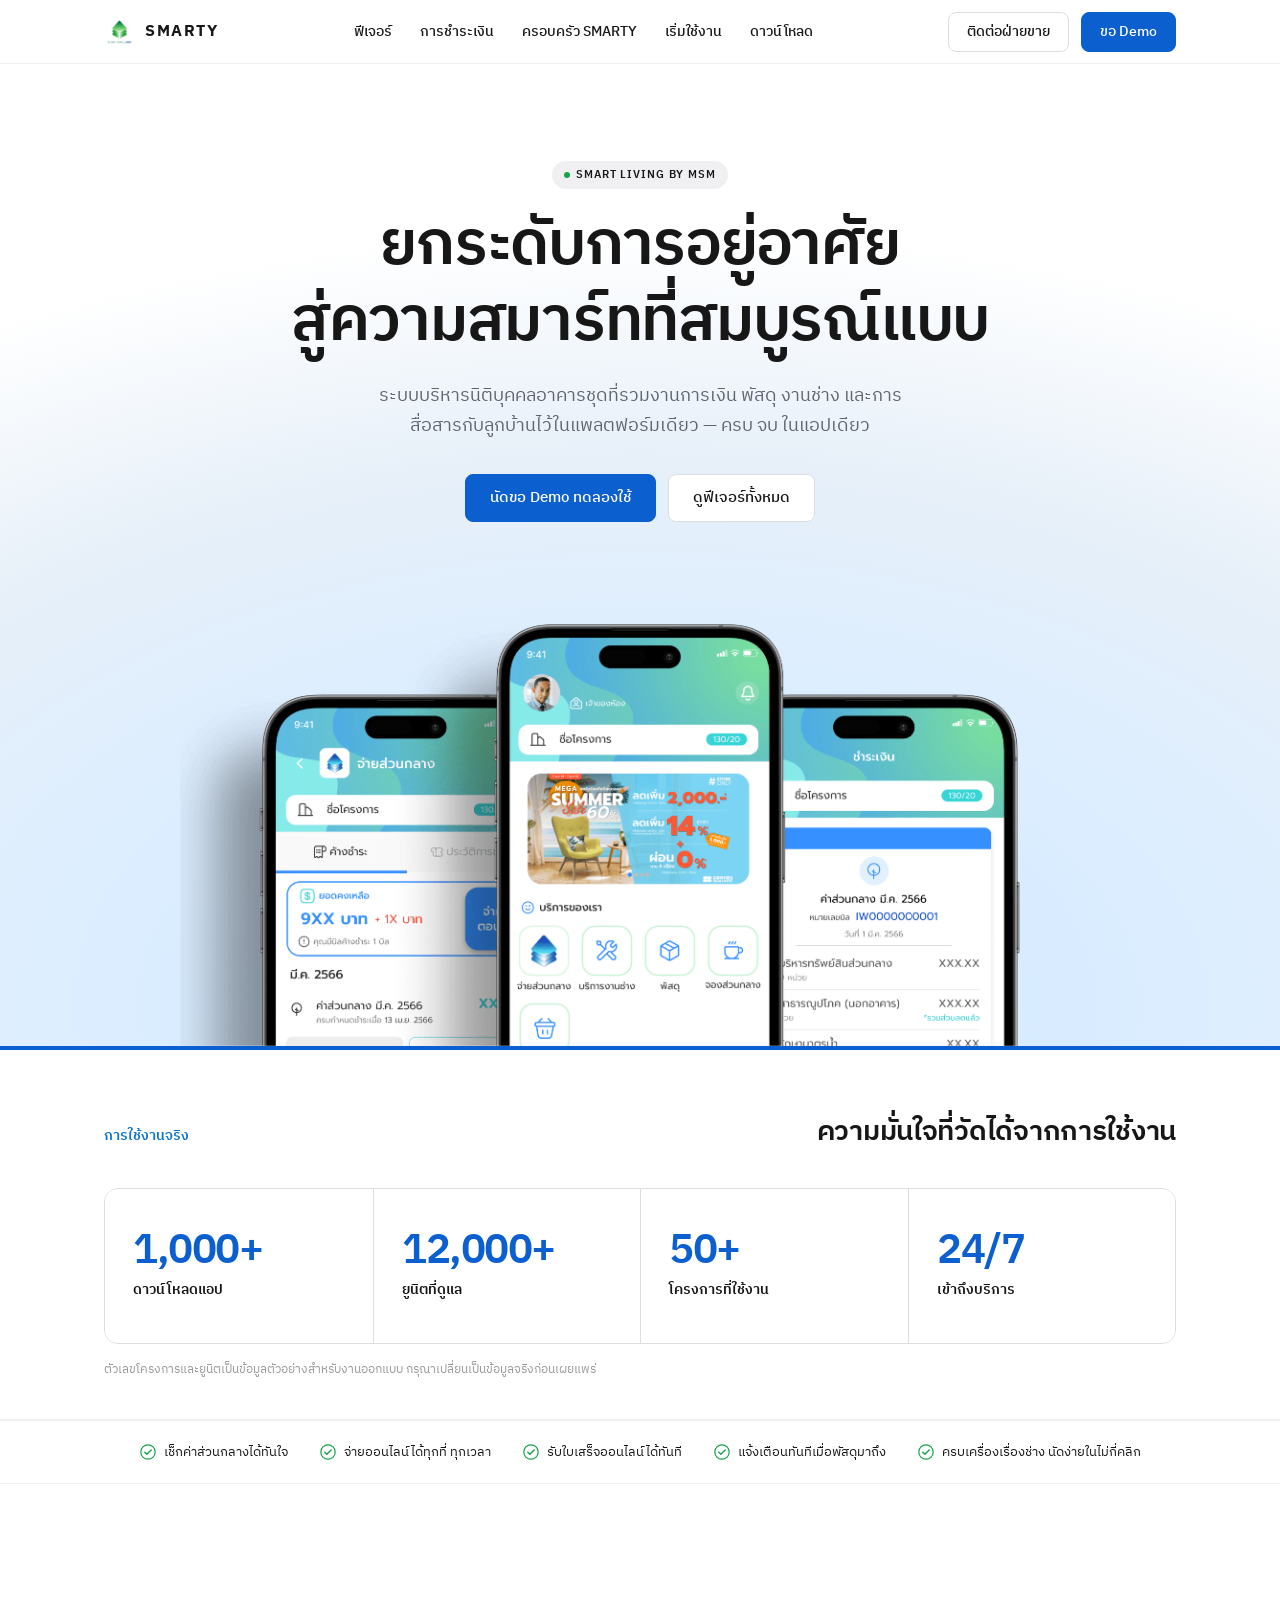
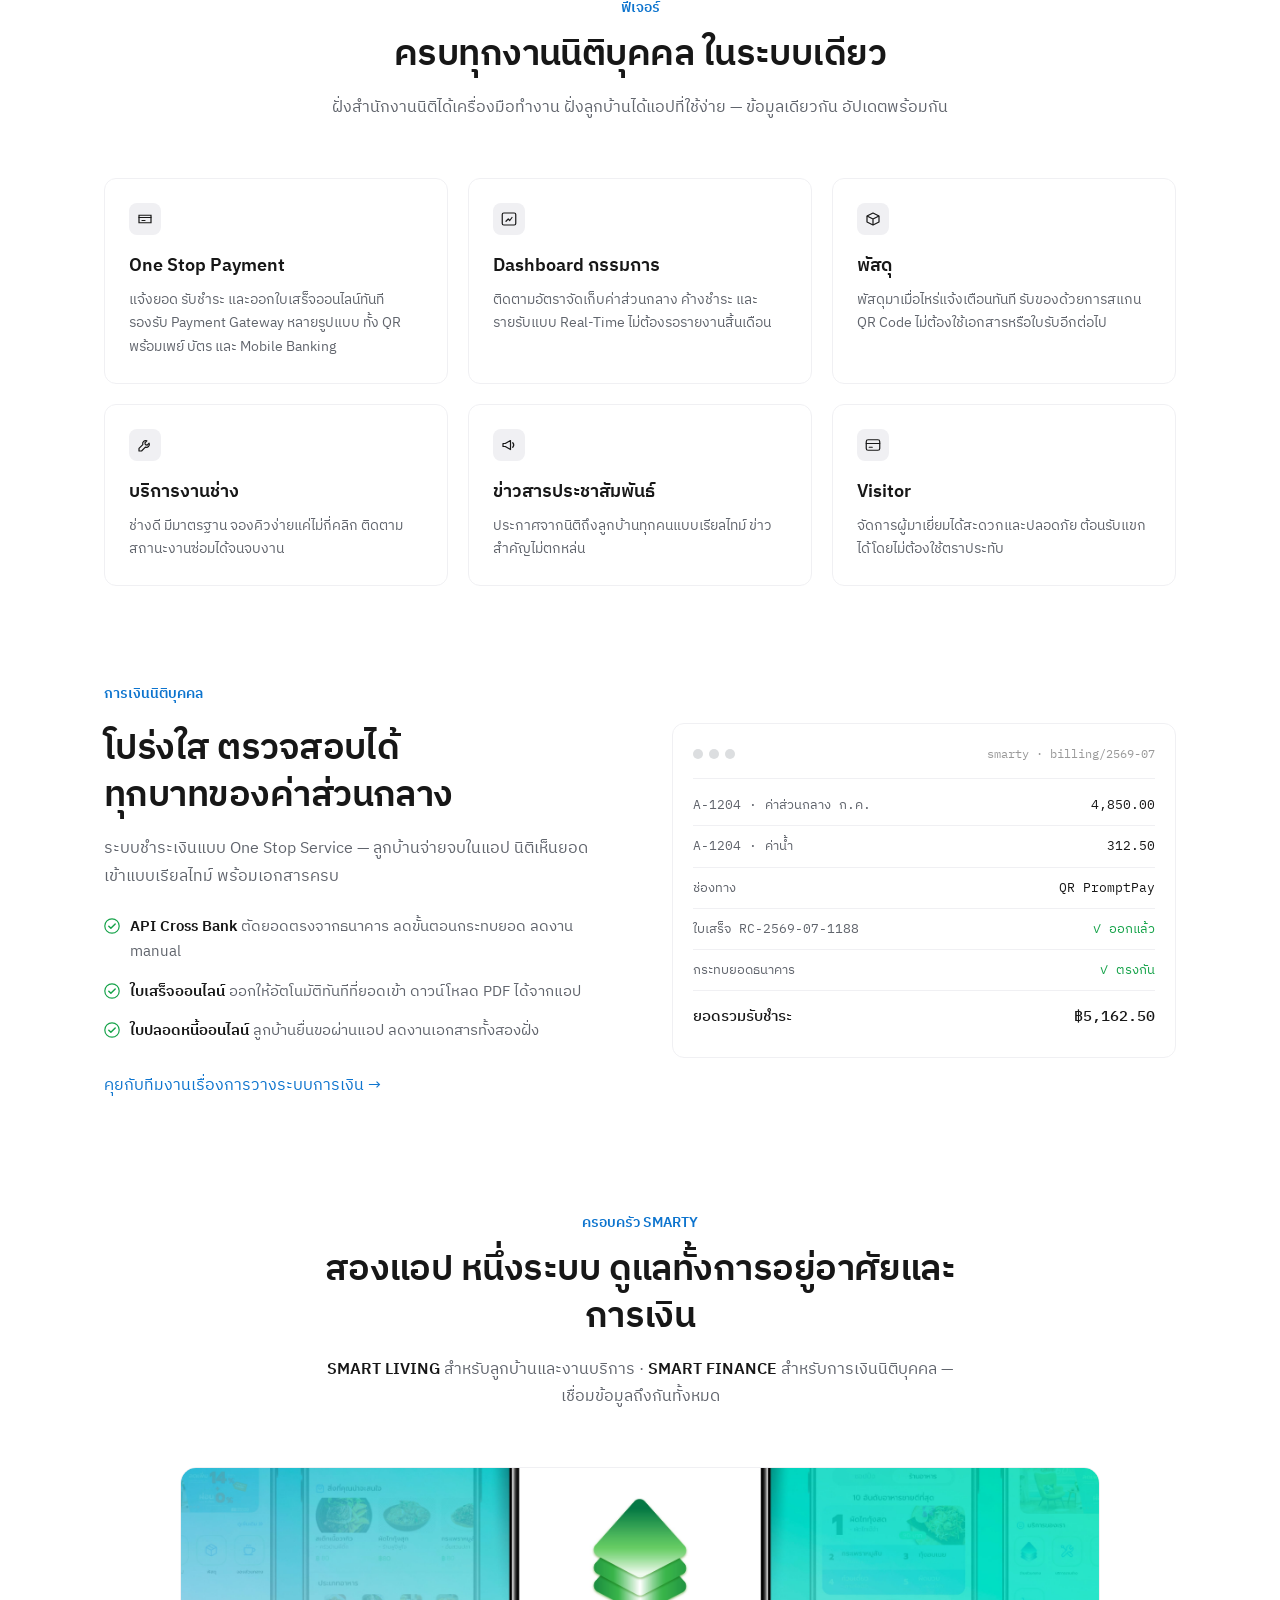
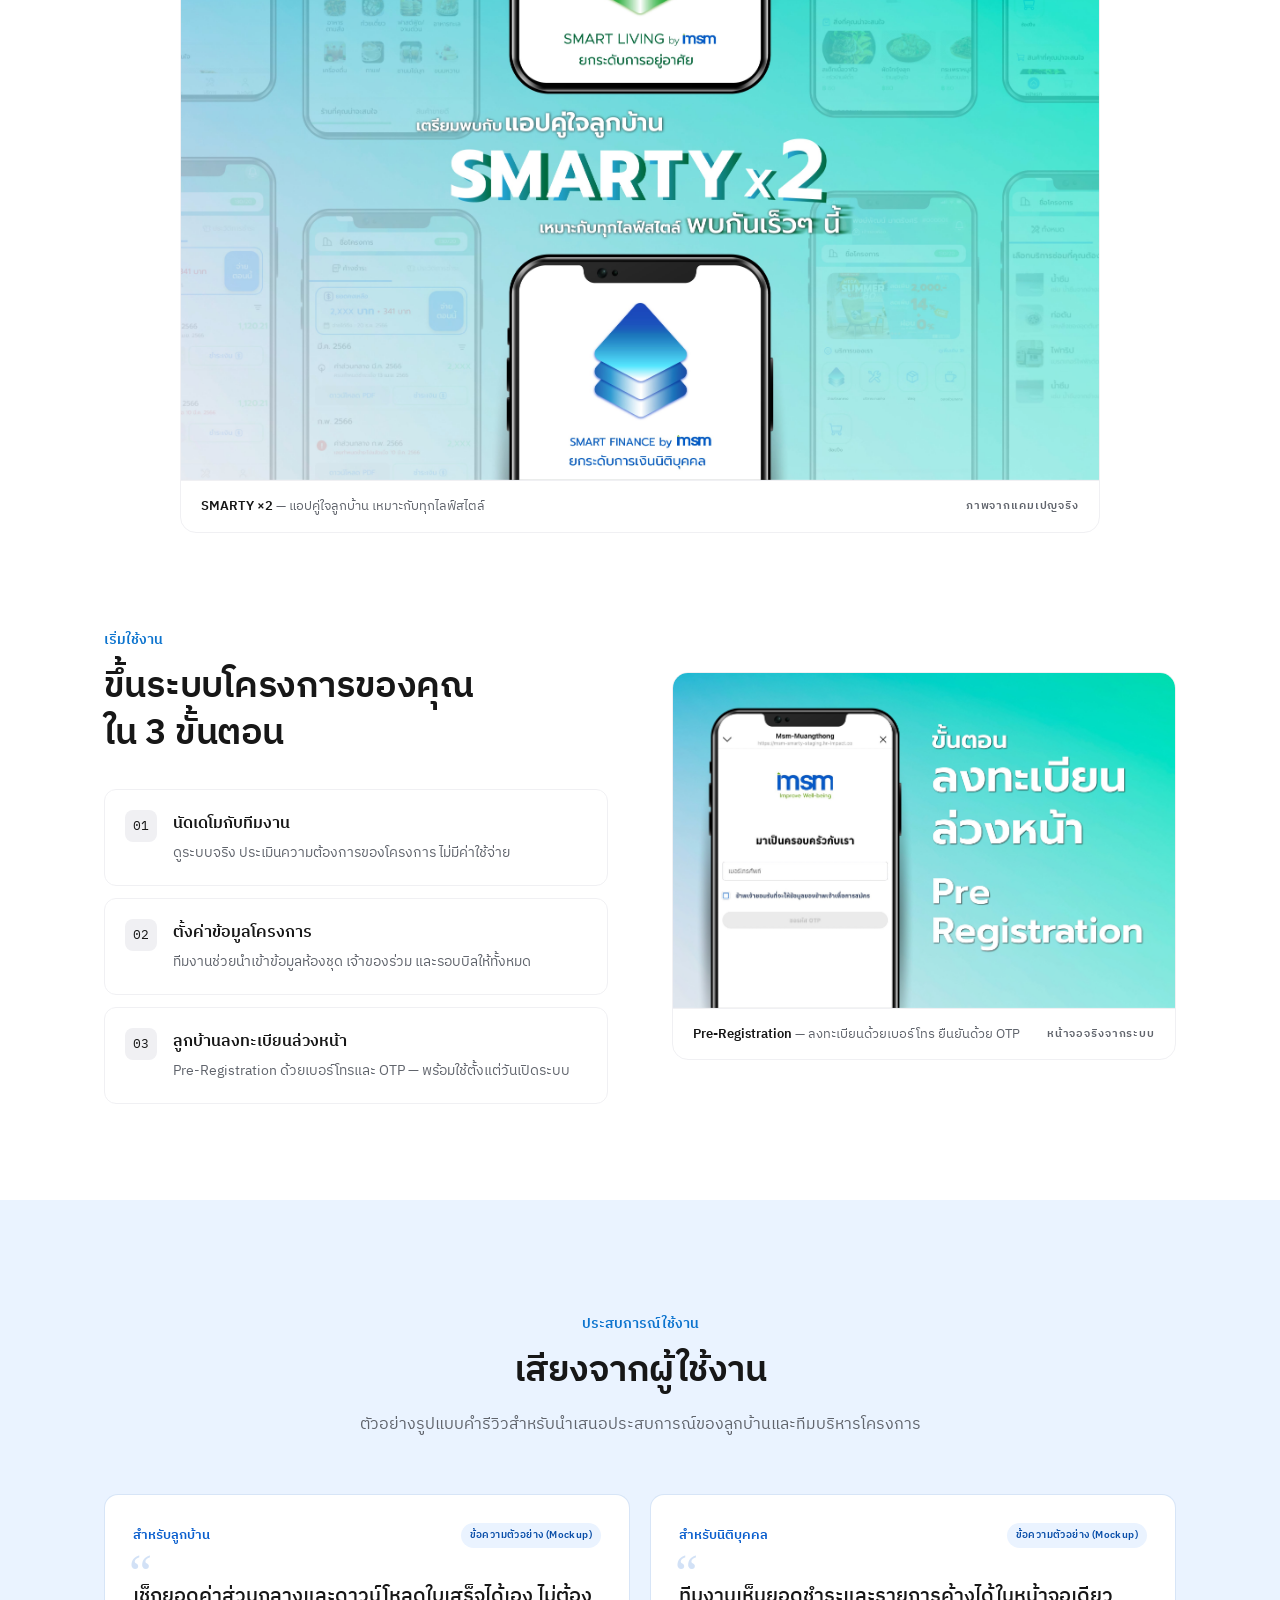
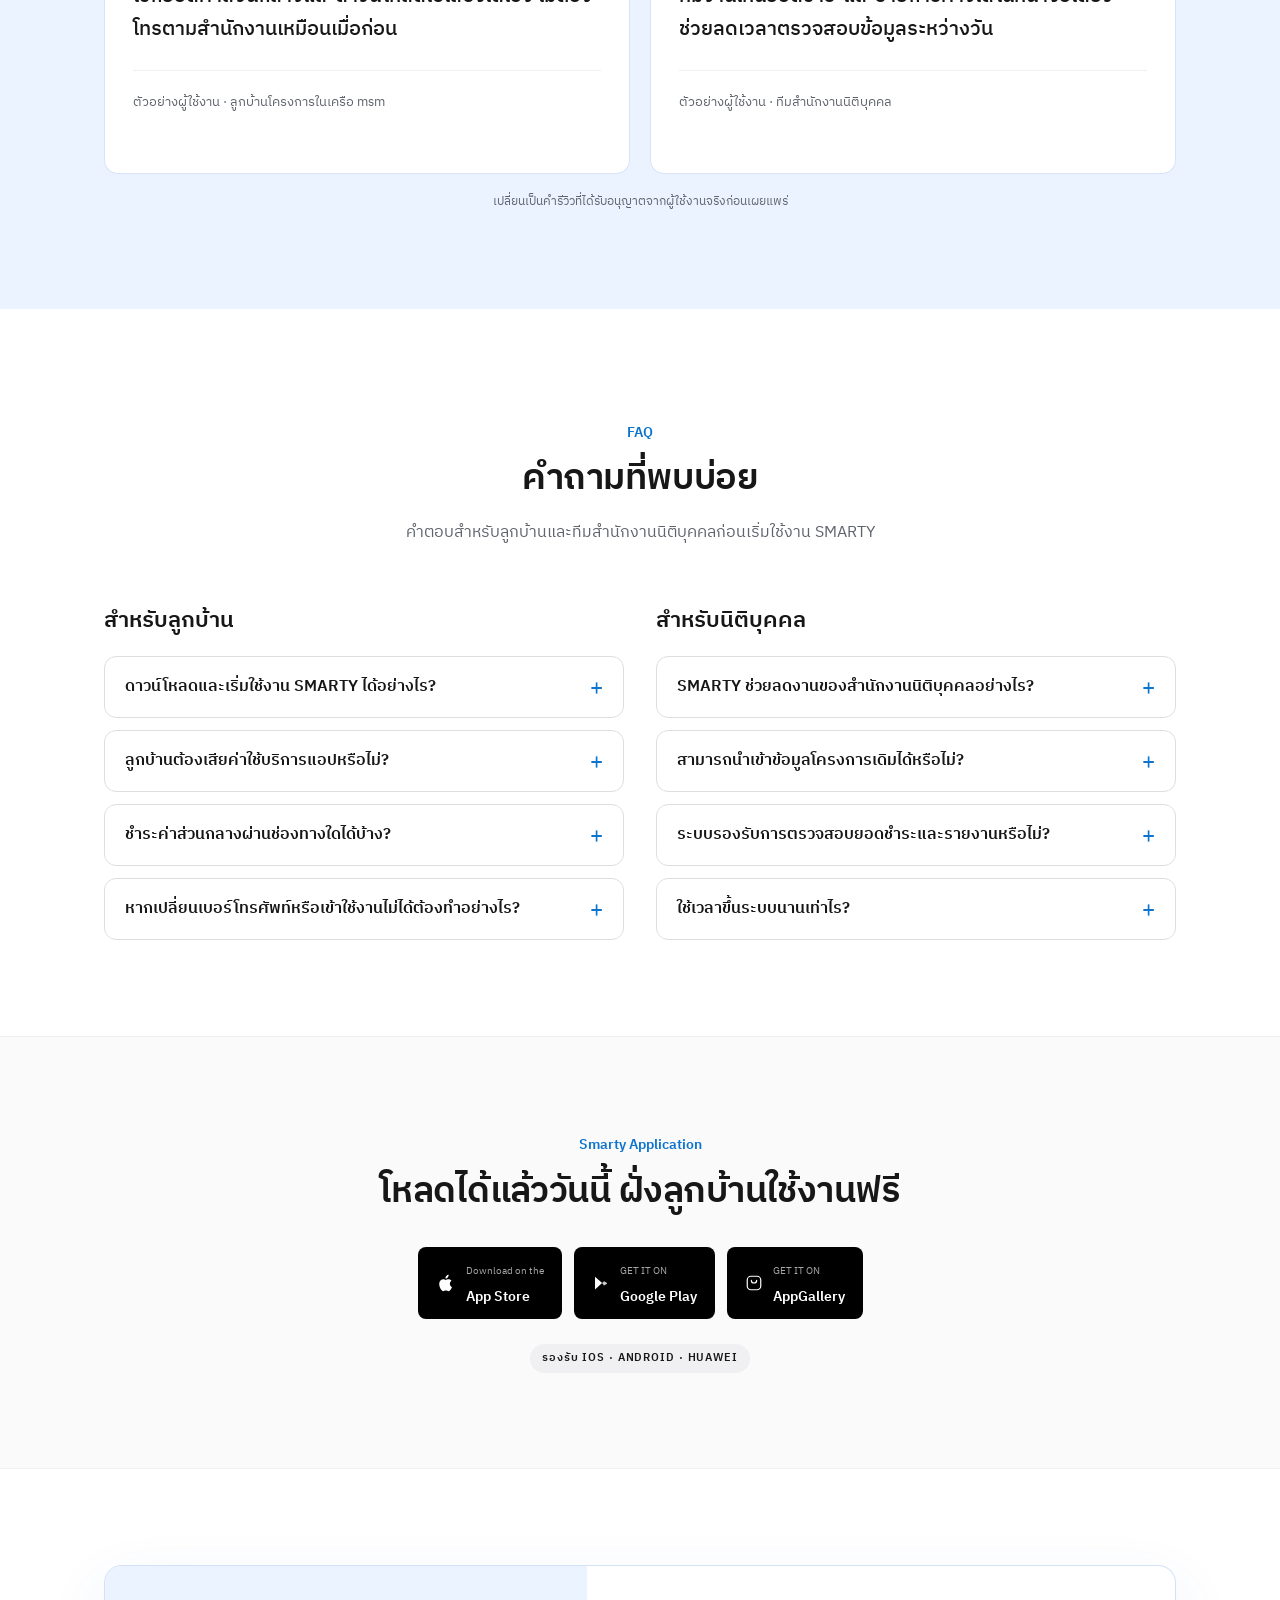
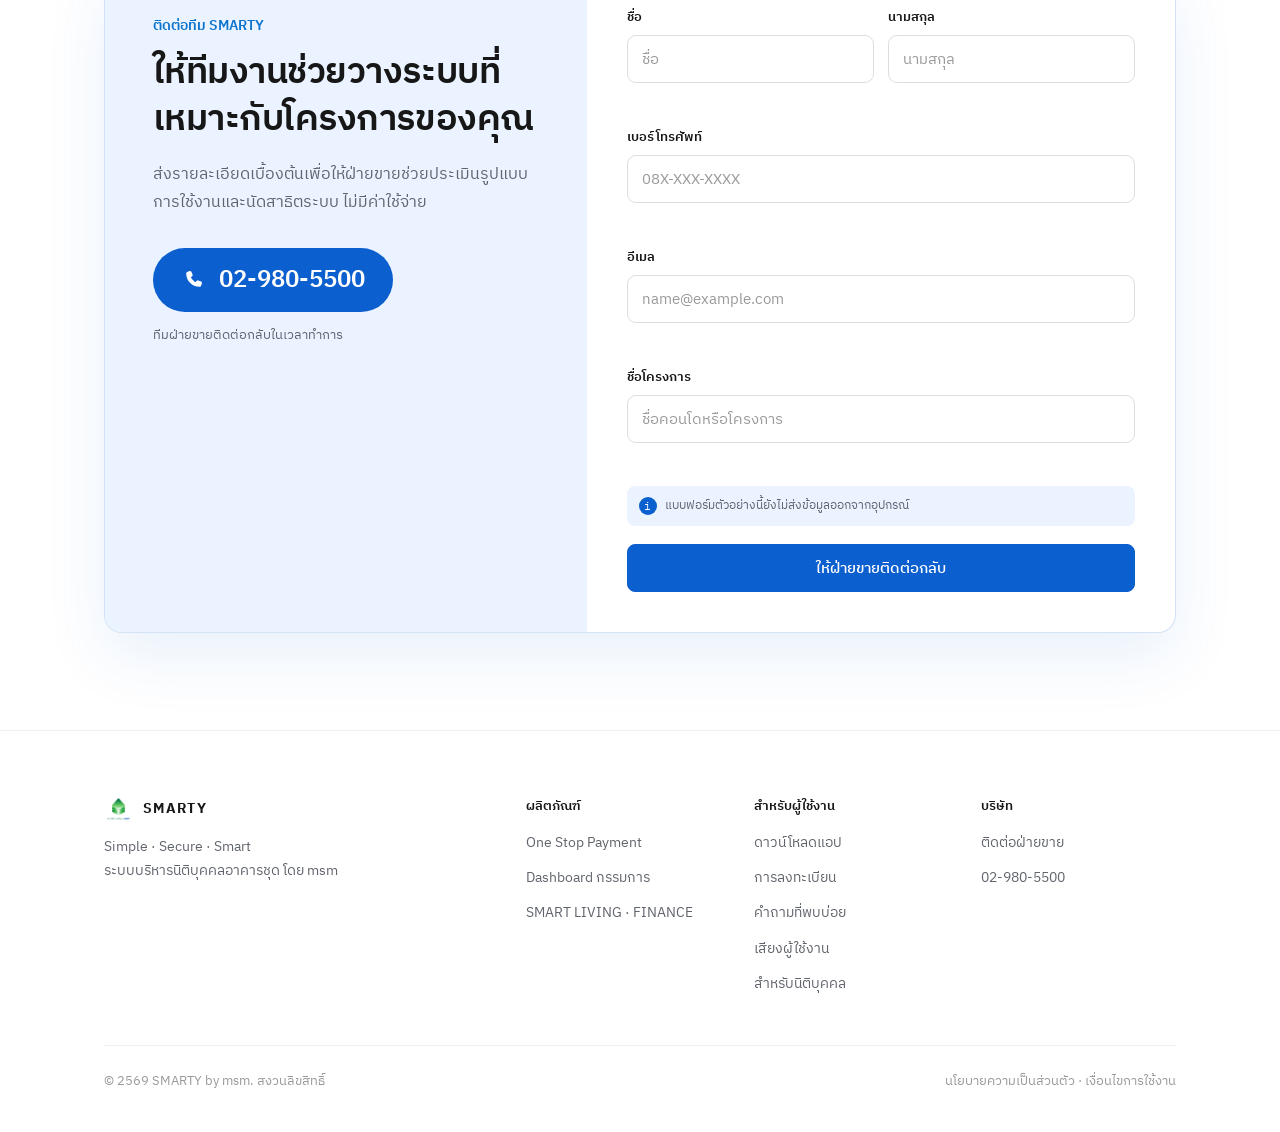
==== commit d6cc77ea: "Move download band to second-to-last, before contact; polish details - Reorder sections: testimonial" ====
--- a/expo.html
+++ b/expo.html
@@ -4,6 +4,9 @@
 <meta charset="UTF-8">
 <meta name="viewport" content="width=device-width, initial-scale=1.0">
 <title>SMARTY — ระบบบริหารนิติบุคคลอาคารชุด</title>
+<meta name="description" content="SMARTY ระบบบริหารนิติบุคคลอาคารชุดโดย msm — จ่ายค่าส่วนกลาง รับใบเสร็จออนไลน์ แจ้งเตือนพัสดุ จองงานช่าง ครบ จบ ในแอปเดียว">
+<meta property="og:title" content="SMARTY — ระบบบริหารนิติบุคคลอาคารชุด">
+<meta property="og:description" content="ยกระดับการอยู่อาศัยสู่ความสมาร์ทที่สมบูรณ์แบบ — งานนิติบุคคล การเงิน และบริการลูกบ้าน ครบ จบ ในแอปเดียว">
 <link rel="preconnect" href="https://fonts.googleapis.com">
 <link rel="preconnect" href="https://fonts.gstatic.com" crossorigin>
 <link href="https://fonts.googleapis.com/css2?family=IBM+Plex+Sans+Thai:wght@400;500;600;700&family=IBM+Plex+Mono:wght@400;500&display=swap" rel="stylesheet">
@@ -36,11 +39,12 @@
     --ease-out-premium: cubic-bezier(0.22, 1, 0.36, 1);
     --ease-press: cubic-bezier(0.4, 0, 0.2, 1);
     --sans: 'IBM Plex Sans Thai', 'Inter', -apple-system, system-ui, sans-serif;
-    --mono: 'IBM Plex Mono', 'JetBrains Mono', monospace;
+    --mono: 'IBM Plex Mono', 'IBM Plex Sans Thai', 'JetBrains Mono', monospace;
   }
 
   * { margin: 0; padding: 0; box-sizing: border-box; }
   html { scroll-behavior: smooth; }
+  [id] { scroll-margin-top: 76px; }
 
   body {
     font-family: var(--sans);
@@ -191,7 +195,12 @@
     margin: 64px auto 0;
     background: transparent;
   }
-  .hero-device img { width: 100%; }
+  .hero-device img {
+    width: 100%;
+    aspect-ratio: 16 / 8;
+    object-fit: cover;
+    object-position: center 42%;
+  }
 
   /* ---------- Trust ledger ---------- */
   .trust-ledger {
@@ -294,7 +303,7 @@
   .ledger td { padding: 9px 0; border-bottom: 1px solid var(--hairline); }
   .ledger td:last-child { text-align: right; }
   .ledger .lg-label { color: var(--body); }
-  .ledger .lg-ok { color: #4ade80; }
+  .ledger .lg-ok { color: var(--success); }
   .ledger .lg-total td { border-bottom: none; padding-top: 12px; font-size: 15px; font-weight: 500; }
 
   /* ---------- Image frame cards ---------- */
@@ -303,6 +312,9 @@
     border-radius: 16px;
     overflow: hidden;
     background: var(--canvas);
+    max-width: 920px;
+    margin-left: auto;
+    margin-right: auto;
   }
   .img-frame img { width: 100%; }
   .img-frame .frame-caption {
@@ -825,31 +837,6 @@
   </div>
 </section>
 
-<!-- ================= Download band ================= -->
-<section id="download" class="section dl-band">
-  <div class="container">
-    <p class="section-kicker reveal">Smarty Application</p>
-    <h2 class="display-lg reveal">โหลดได้แล้ววันนี้ ฝั่งลูกบ้านใช้งานฟรี</h2>
-    <div class="store-row reveal">
-      <a class="store-btn reveal" href="https://apps.apple.com/th/app/smarty/id6471044886">
-        <svg width="20" height="20" viewBox="0 0 24 24" fill="#fff" aria-hidden="true"><path d="M16.6 12.9c0-2.3 1.9-3.4 2-3.5-1.1-1.6-2.8-1.8-3.4-1.8-1.4-.1-2.8.8-3.5.8-.7 0-1.9-.8-3.1-.8-1.6 0-3.1.9-3.9 2.4-1.7 2.9-.4 7.2 1.2 9.5.8 1.1 1.7 2.4 2.9 2.4 1.2 0 1.6-.8 3.1-.8 1.5 0 1.8.8 3.1.8 1.3 0 2.1-1.2 2.9-2.3.9-1.3 1.3-2.6 1.3-2.7-.1 0-2.6-1-2.6-4zM14.2 5.2c.7-.8 1.1-1.9 1-3-1 0-2.1.7-2.8 1.5-.6.7-1.2 1.9-1 3 1.1.1 2.2-.6 2.8-1.5z"/></svg>
-        <span><span class="s-top">Download on the</span><br><span class="s-name">App Store</span></span>
-      </a>
-      <a class="store-btn reveal" href="https://play.google.com/store/apps/details?id=com.hrim.smarty">
-        <svg width="18" height="20" viewBox="0 0 24 24" fill="none" aria-hidden="true"><path d="M4 3.5v17l9.5-8.5L4 3.5z" fill="#fff"/><path d="M13.5 12L16 9.8l3.5 1.9c.7.4.7 1.2 0 1.6L16 15.2 13.5 12z" fill="#fff" opacity="0.8"/></svg>
-        <span><span class="s-top">GET IT ON</span><br><span class="s-name">Google Play</span></span>
-      </a>
-      <a class="store-btn reveal" href="#">
-        <svg width="18" height="18" viewBox="0 0 24 24" fill="none" aria-hidden="true"><rect x="3" y="3" width="18" height="18" rx="5" stroke="#fff" stroke-width="1.6"/><path d="M8.5 8.5a3.5 3.5 0 007 0" stroke="#fff" stroke-width="1.6" stroke-linecap="round"/></svg>
-        <span><span class="s-top">GET IT ON</span><br><span class="s-name">AppGallery</span></span>
-      </a>
-    </div>
-    <div class="dl-meta reveal">
-      <span class="badge">รองรับ iOS · Android · HUAWEI</span>
-    </div>
-  </div>
-</section>
-
 <!-- ================= Testimonials ================= -->
 <section id="testimonials" class="section testimonial-section">
   <div class="container">
@@ -931,6 +918,31 @@
           </details>
         </div>
       </div>
+    </div>
+  </div>
+</section>
+
+<!-- ================= Download band ================= -->
+<section id="download" class="section dl-band">
+  <div class="container">
+    <p class="section-kicker reveal">Smarty Application</p>
+    <h2 class="display-lg reveal">โหลดได้แล้ววันนี้ ฝั่งลูกบ้านใช้งานฟรี</h2>
+    <div class="store-row reveal">
+      <a class="store-btn reveal" href="https://apps.apple.com/th/app/smarty/id6471044886">
+        <svg width="20" height="20" viewBox="0 0 24 24" fill="#fff" aria-hidden="true"><path d="M16.6 12.9c0-2.3 1.9-3.4 2-3.5-1.1-1.6-2.8-1.8-3.4-1.8-1.4-.1-2.8.8-3.5.8-.7 0-1.9-.8-3.1-.8-1.6 0-3.1.9-3.9 2.4-1.7 2.9-.4 7.2 1.2 9.5.8 1.1 1.7 2.4 2.9 2.4 1.2 0 1.6-.8 3.1-.8 1.5 0 1.8.8 3.1.8 1.3 0 2.1-1.2 2.9-2.3.9-1.3 1.3-2.6 1.3-2.7-.1 0-2.6-1-2.6-4zM14.2 5.2c.7-.8 1.1-1.9 1-3-1 0-2.1.7-2.8 1.5-.6.7-1.2 1.9-1 3 1.1.1 2.2-.6 2.8-1.5z"/></svg>
+        <span><span class="s-top">Download on the</span><br><span class="s-name">App Store</span></span>
+      </a>
+      <a class="store-btn reveal" href="https://play.google.com/store/apps/details?id=com.hrim.smarty">
+        <svg width="18" height="20" viewBox="0 0 24 24" fill="none" aria-hidden="true"><path d="M4 3.5v17l9.5-8.5L4 3.5z" fill="#fff"/><path d="M13.5 12L16 9.8l3.5 1.9c.7.4.7 1.2 0 1.6L16 15.2 13.5 12z" fill="#fff" opacity="0.8"/></svg>
+        <span><span class="s-top">GET IT ON</span><br><span class="s-name">Google Play</span></span>
+      </a>
+      <a class="store-btn reveal" href="#">
+        <svg width="18" height="18" viewBox="0 0 24 24" fill="none" aria-hidden="true"><rect x="3" y="3" width="18" height="18" rx="5" stroke="#fff" stroke-width="1.6"/><path d="M8.5 8.5a3.5 3.5 0 007 0" stroke="#fff" stroke-width="1.6" stroke-linecap="round"/></svg>
+        <span><span class="s-top">GET IT ON</span><br><span class="s-name">AppGallery</span></span>
+      </a>
+    </div>
+    <div class="dl-meta reveal">
+      <span class="badge">รองรับ iOS · Android · HUAWEI</span>
     </div>
   </div>
 </section>
@@ -1016,6 +1028,7 @@
         <ul>
           <li><a href="#download">ดาวน์โหลดแอป</a></li>
           <li><a href="#start">การลงทะเบียน</a></li>
+          <li><a href="#faq">คำถามที่พบบ่อย</a></li>
           <li><a href="#testimonials">เสียงผู้ใช้งาน</a></li>
           <li><a href="#contact">สำหรับนิติบุคคล</a></li>
         </ul>
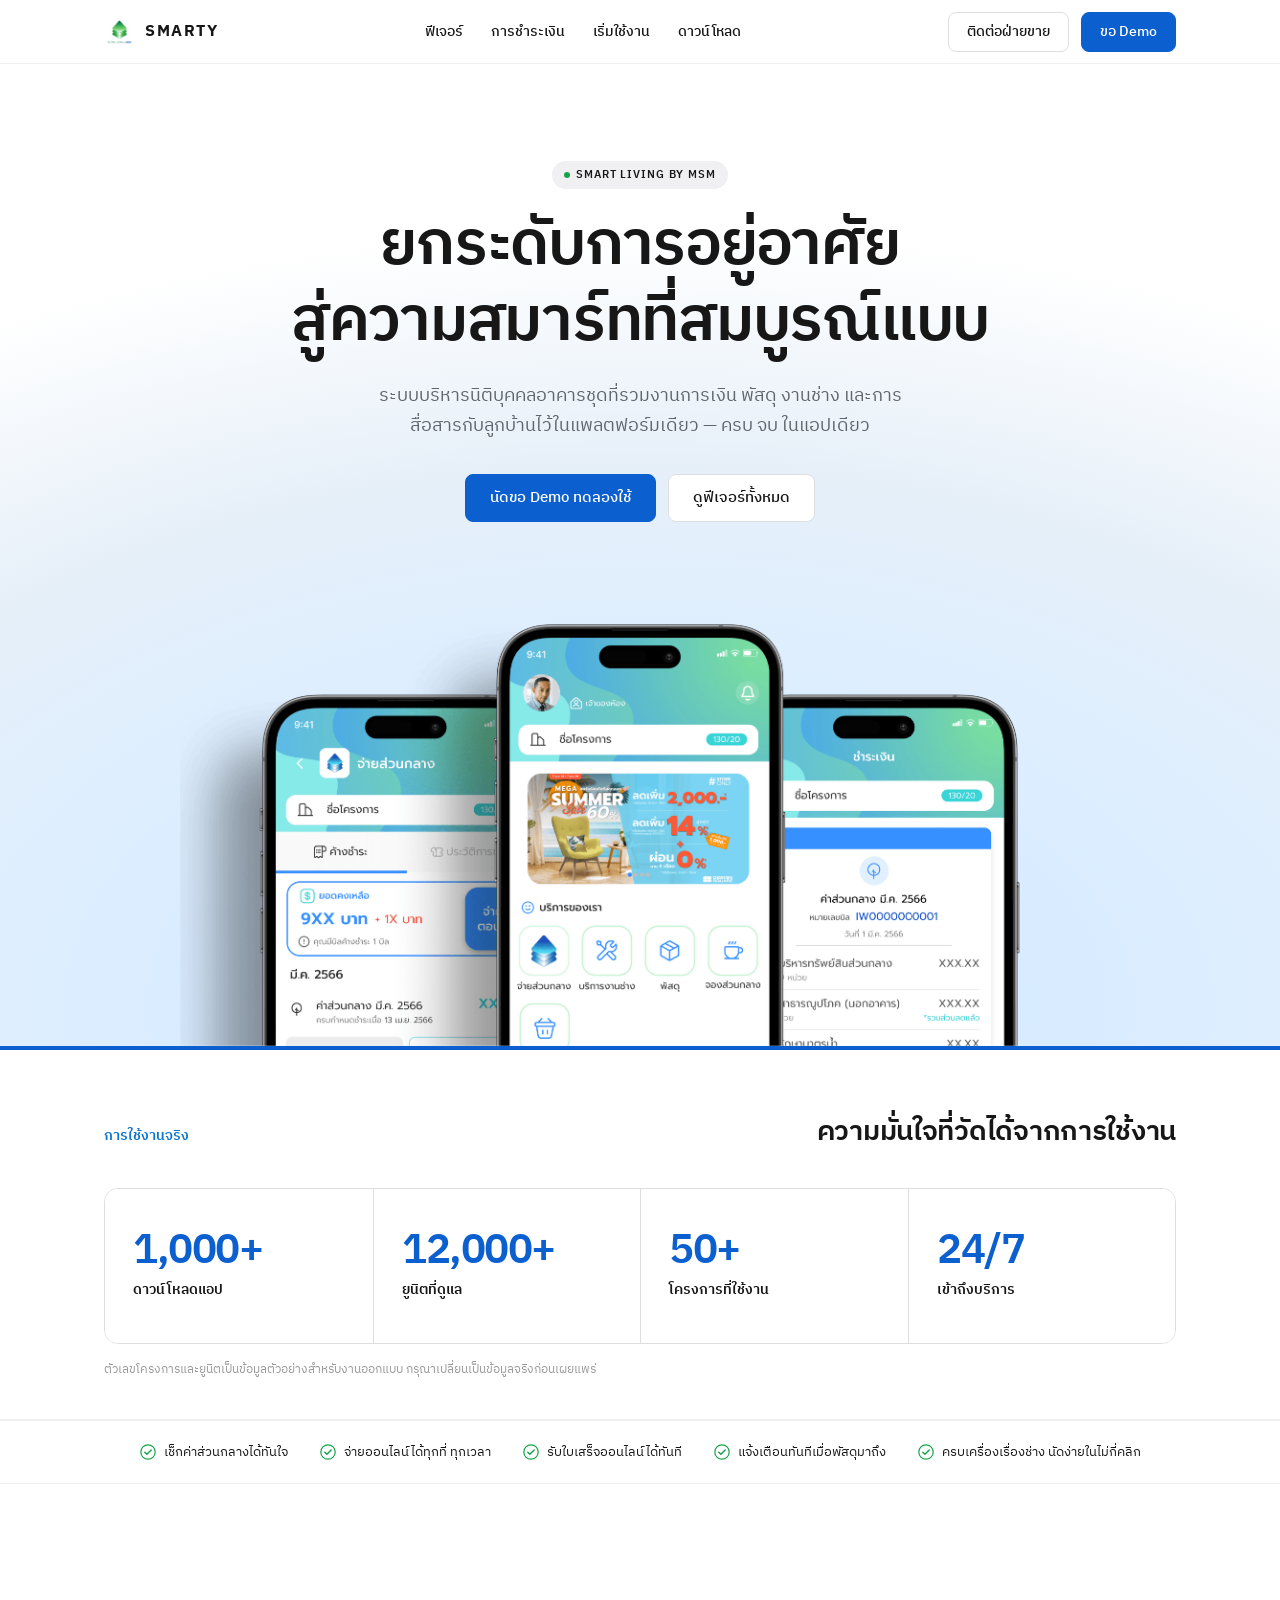
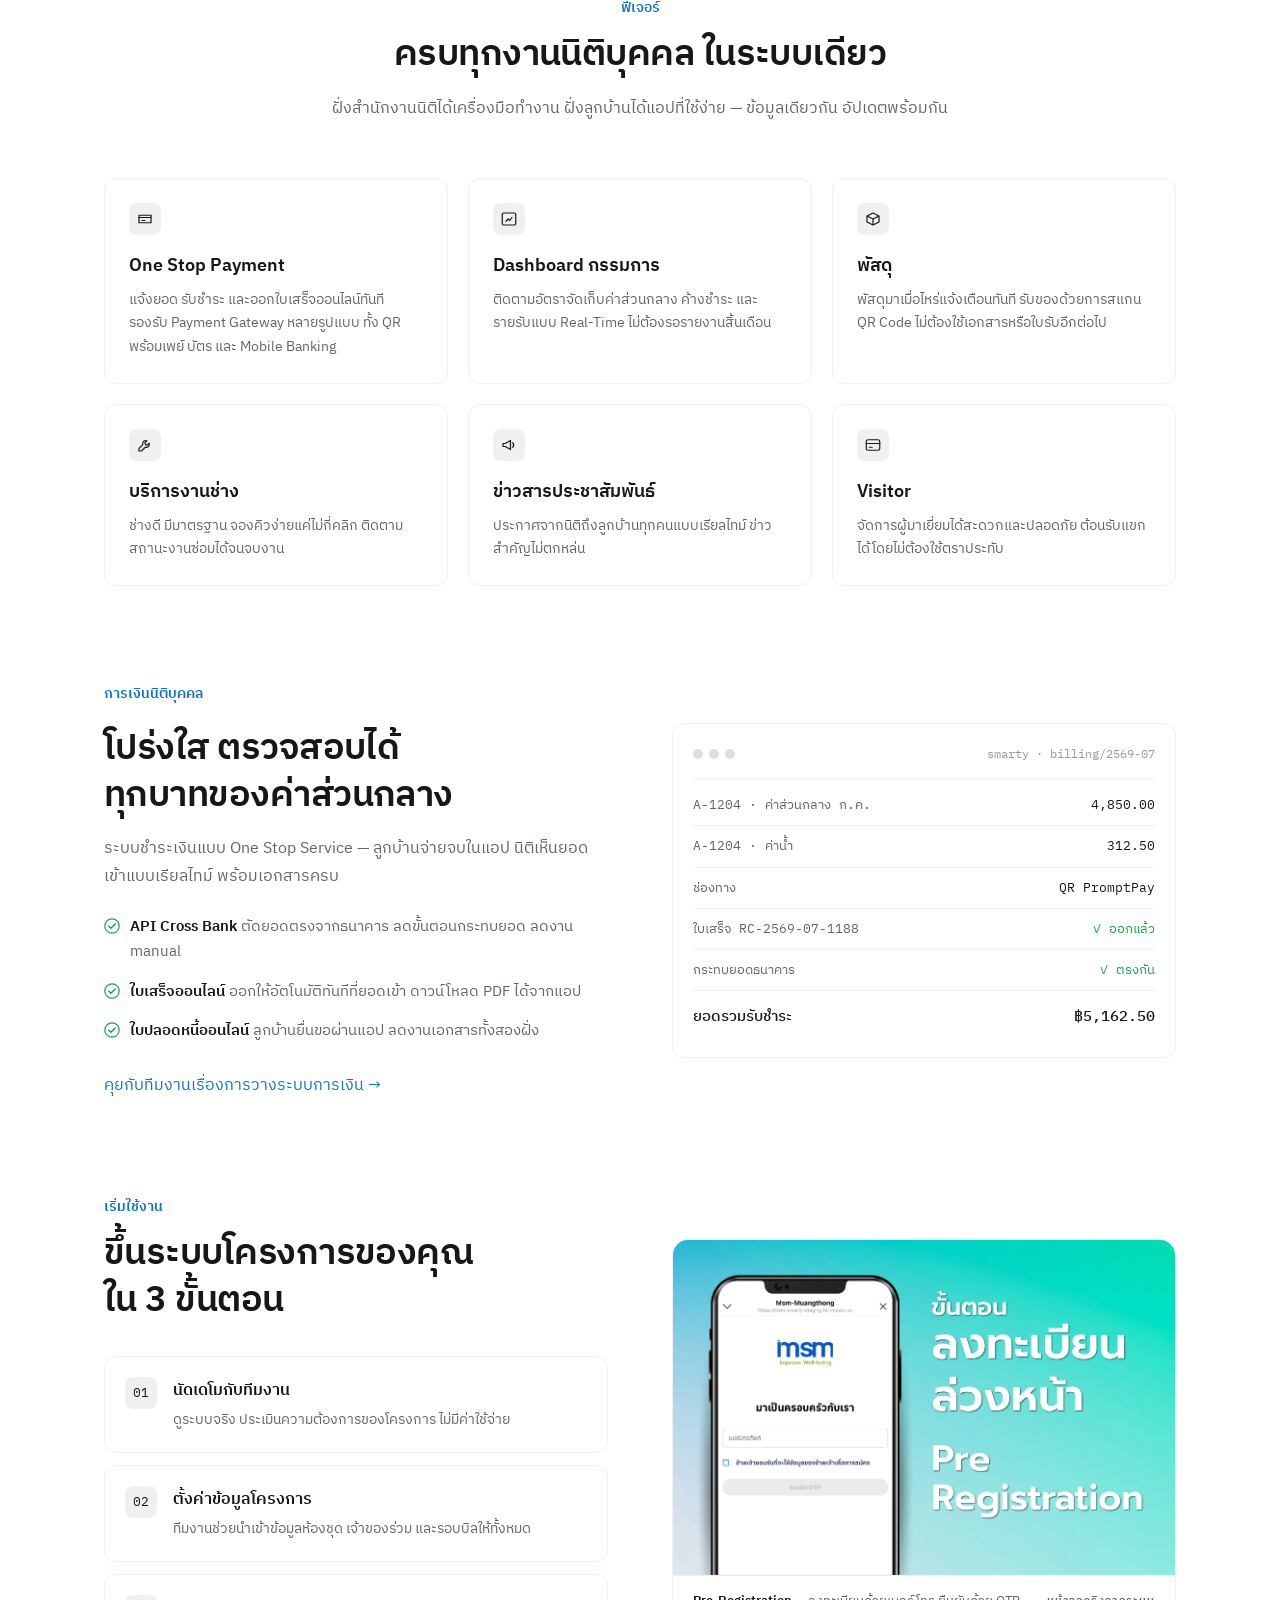
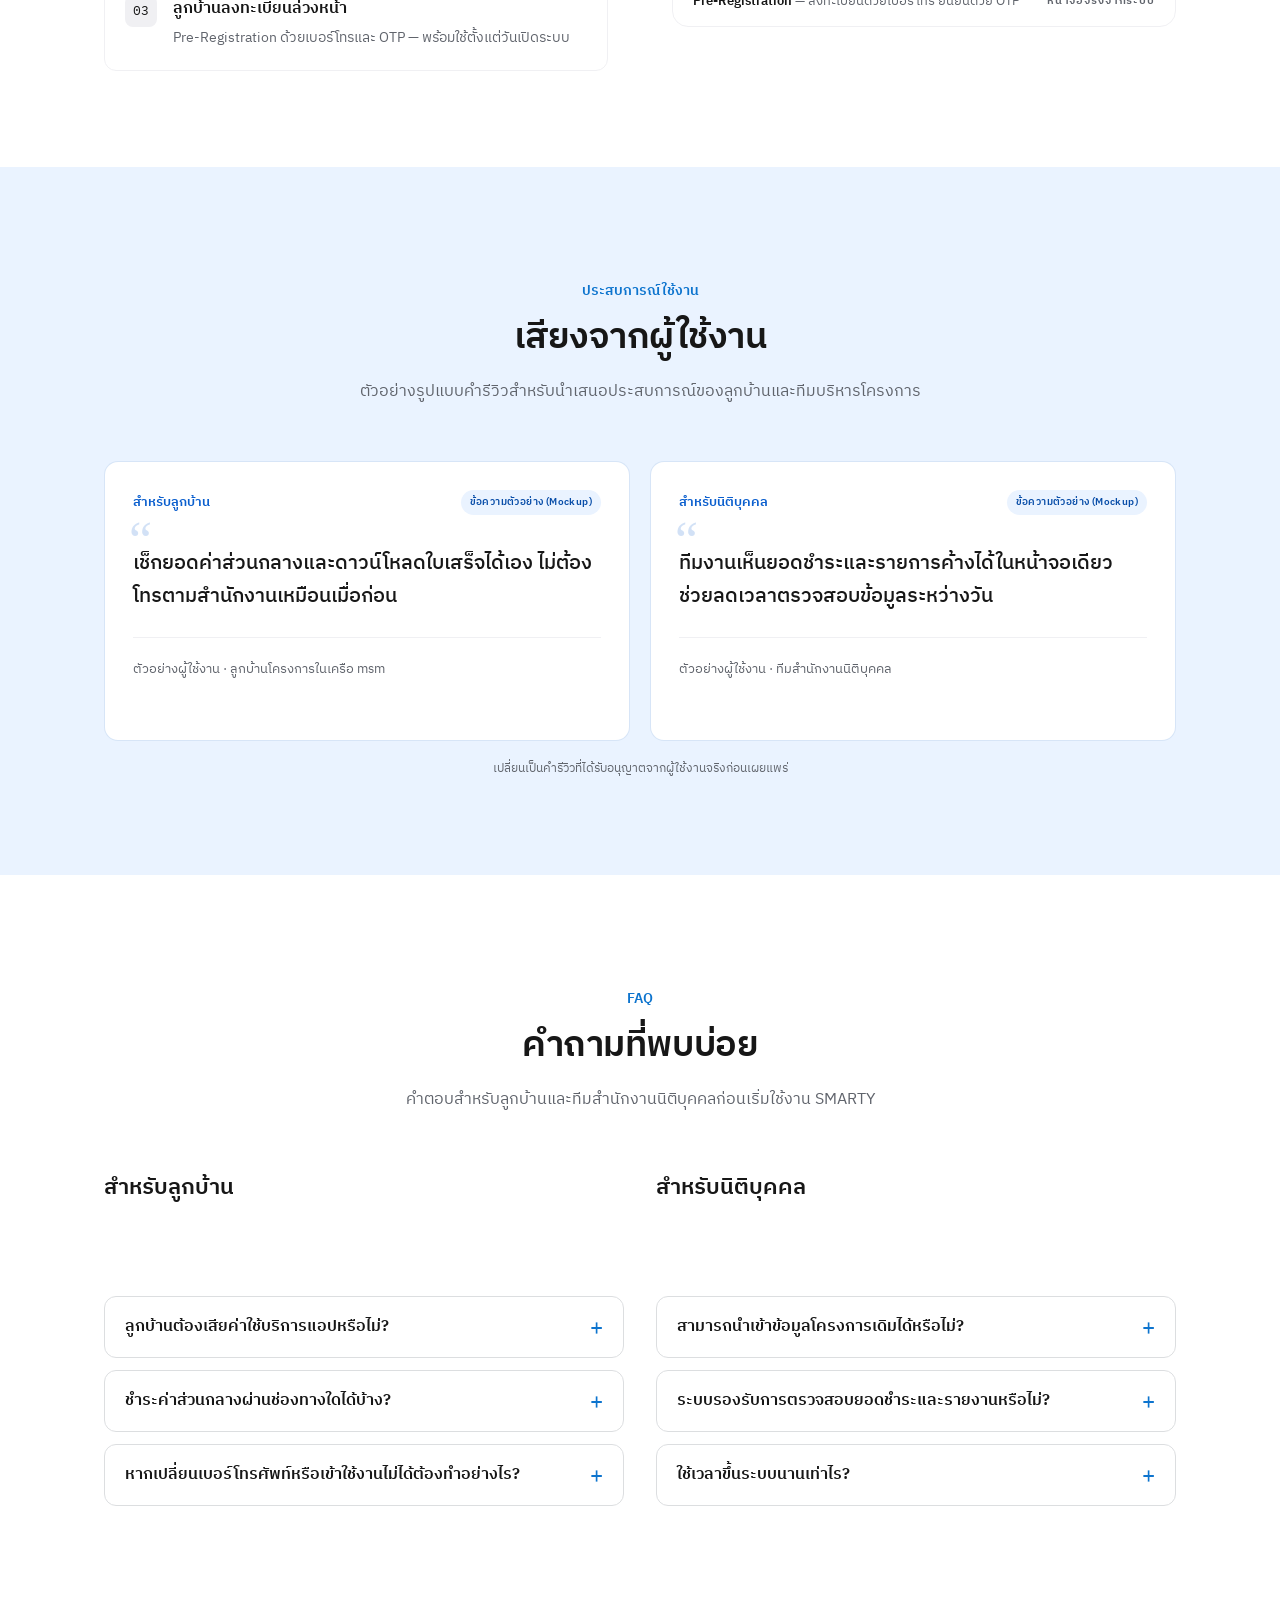
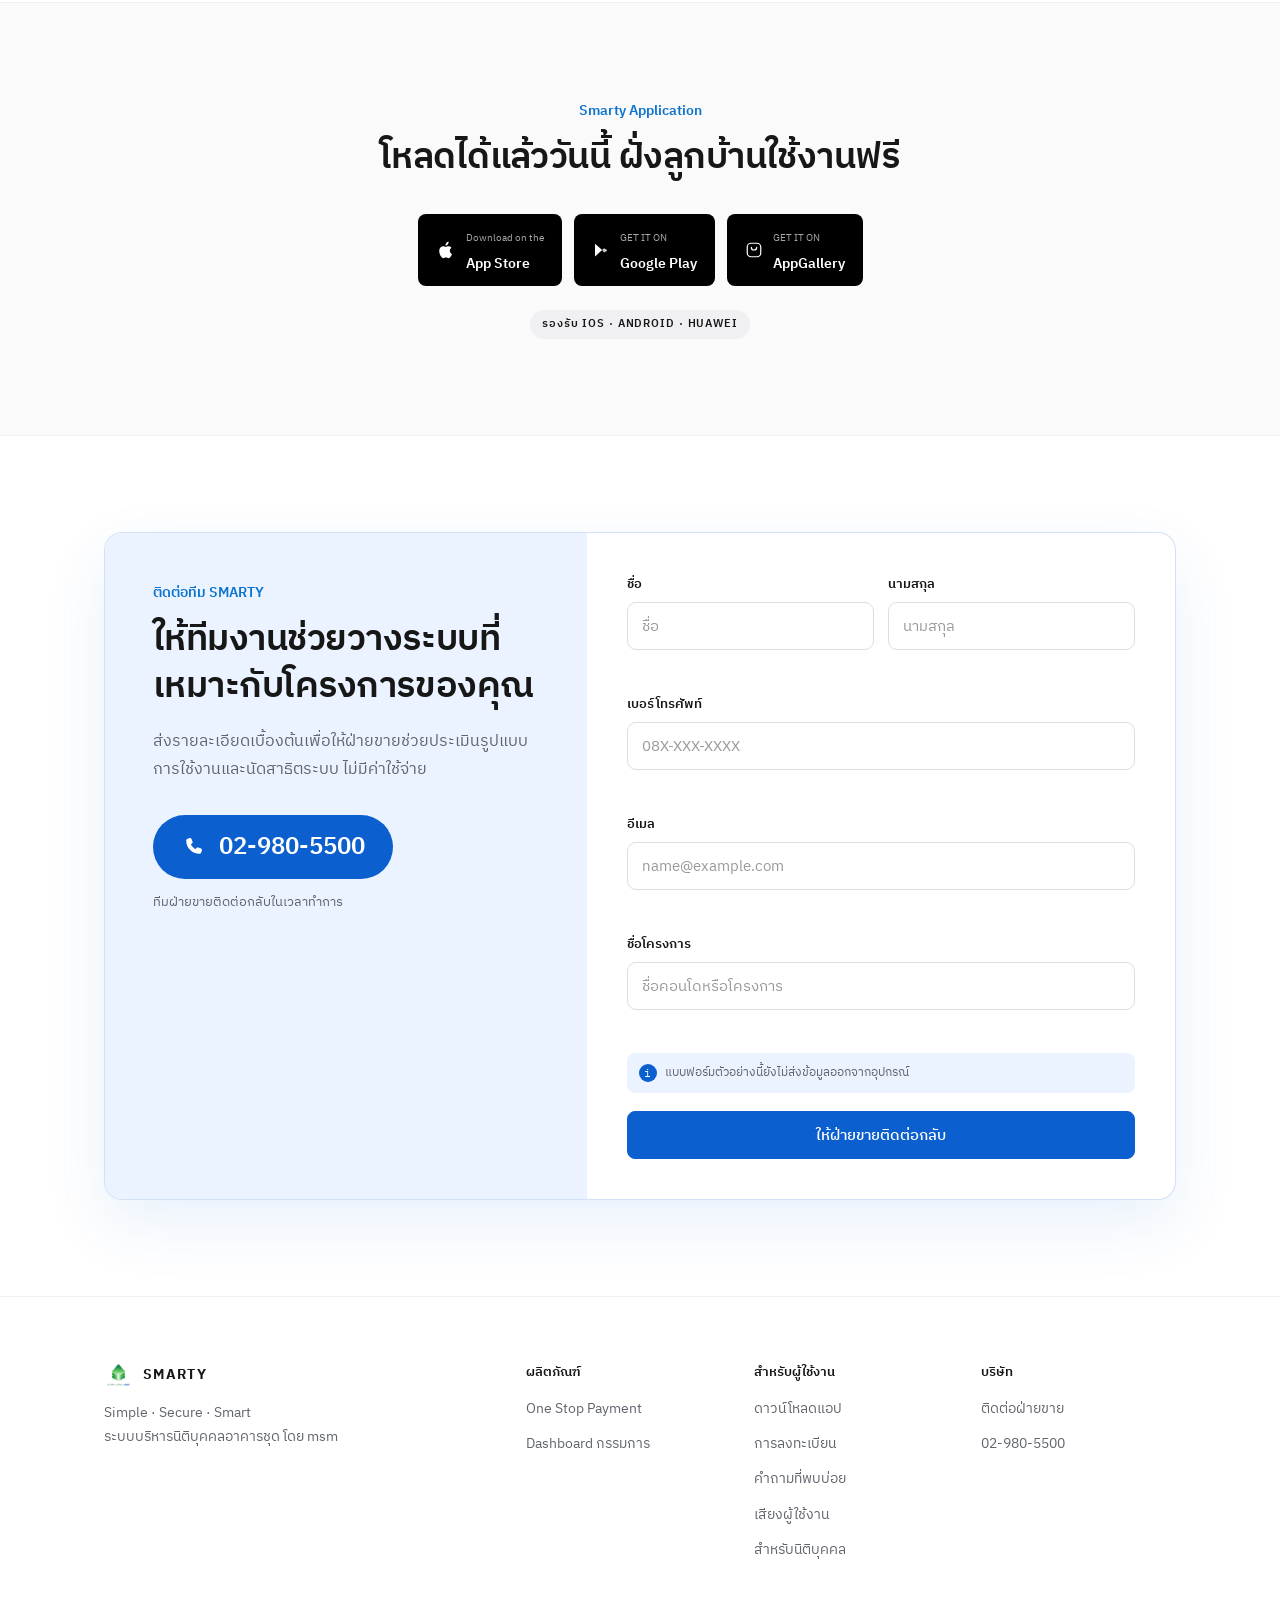
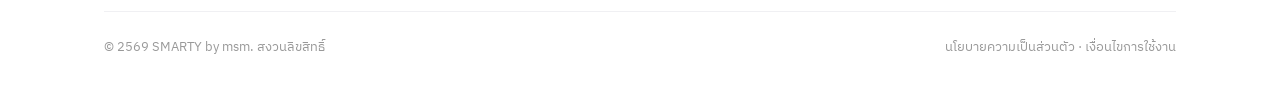
==== commit 2cca2c9a: "feat: refine SMARTY copy and scroll reveals" ====
--- a/expo.html
+++ b/expo.html
@@ -572,6 +572,18 @@
   }
 
   /* ---------- Reveal ---------- */
+  .section-reveal {
+    opacity: 0;
+    transform: translateY(24px);
+    transition:
+      opacity 800ms var(--ease-out-premium),
+      transform 800ms var(--ease-out-premium);
+    will-change: opacity, transform;
+  }
+  .section-reveal.section-in {
+    opacity: 1;
+    transform: none;
+  }
   .reveal {
     opacity: 0;
     transform: translateY(20px) scale(0.995);
@@ -591,7 +603,7 @@
       transition-delay: 0ms !important;
       scroll-behavior: auto !important;
     }
-    .reveal, .hero-enter, .hero-phone-enter {
+    .section-reveal, .reveal, .hero-enter, .hero-phone-enter {
       opacity: 1;
       transform: none;
     }
@@ -648,7 +660,6 @@
     <ul class="nav-links">
       <li><a href="#features">ฟีเจอร์</a></li>
       <li><a href="#payment">การชำระเงิน</a></li>
-      <li><a href="#ecosystem">ครอบครัว SMARTY</a></li>
       <li><a href="#start">เริ่มใช้งาน</a></li>
       <li><a href="#download">ดาวน์โหลด</a></li>
     </ul>
@@ -676,7 +687,7 @@
 </header>
 
 <!-- ================= Trust ledger ================= -->
-<section id="trust" class="trust-ledger" aria-labelledby="trust-title">
+<section id="trust" class="trust-ledger section-reveal" aria-labelledby="trust-title">
   <div class="container">
     <div class="trust-heading reveal">
       <p class="section-kicker">การใช้งานจริง</p>
@@ -704,7 +715,7 @@
 </div>
 
 <!-- ================= Features ================= -->
-<section id="features" class="section">
+<section id="features" class="section section-reveal">
   <div class="container">
     <div class="section-head">
       <p class="section-kicker reveal">ฟีเจอร์</p>
@@ -747,7 +758,7 @@
 </section>
 
 <!-- ================= Payment / ledger ================= -->
-<section id="payment" class="section" style="padding-top: 0;">
+<section id="payment" class="section section-reveal" style="padding-top: 0;">
   <div class="container split">
     <div class="copy reveal">
       <p class="section-kicker">การเงินนิติบุคคล</p>
@@ -779,26 +790,8 @@
   </div>
 </section>
 
-<!-- ================= Ecosystem (real campaign image) ================= -->
-<section id="ecosystem" class="section" style="padding-top: 0;">
-  <div class="container">
-    <div class="section-head">
-      <p class="section-kicker reveal">ครอบครัว SMARTY</p>
-      <h2 class="display-lg reveal">สองแอป หนึ่งระบบ ดูแลทั้งการอยู่อาศัยและการเงิน</h2>
-      <p class="reveal"><b style="color: var(--ink); font-weight: 600;">SMART LIVING</b> สำหรับลูกบ้านและงานบริการ · <b style="color: var(--ink); font-weight: 600;">SMART FINANCE</b> สำหรับการเงินนิติบุคคล — เชื่อมข้อมูลถึงกันทั้งหมด</p>
-    </div>
-    <figure class="img-frame reveal">
-      <img src="img/web-01-min.jpg" alt="แคมเปญ SMARTY x2 — แอป SMART LIVING และ SMART FINANCE by msm" loading="lazy">
-      <figcaption class="frame-caption">
-        <span><b>SMARTY ×2</b> — แอปคู่ใจลูกบ้าน เหมาะกับทุกไลฟ์สไตล์</span>
-        <span class="caption-upper">ภาพจากแคมเปญจริง</span>
-      </figcaption>
-    </figure>
-  </div>
-</section>
-
 <!-- ================= Workflow (real pre-registration image) ================= -->
-<section id="start" class="section" style="padding-top: 0;">
+<section id="start" class="section section-reveal" style="padding-top: 0;">
   <div class="container workflow">
     <div class="reveal">
       <p class="section-kicker">เริ่มใช้งาน</p>
@@ -838,7 +831,7 @@
 </section>
 
 <!-- ================= Testimonials ================= -->
-<section id="testimonials" class="section testimonial-section">
+<section id="testimonials" class="section testimonial-section section-reveal">
   <div class="container">
     <div class="section-head">
       <p class="section-kicker reveal">ประสบการณ์ใช้งาน</p>
@@ -868,7 +861,7 @@
 </section>
 
 <!-- ================= FAQ ================= -->
-<section id="faq" class="section faq-section">
+<section id="faq" class="section faq-section section-reveal">
   <div class="container">
     <div class="section-head">
       <p class="section-kicker reveal">FAQ</p>
@@ -923,7 +916,7 @@
 </section>
 
 <!-- ================= Download band ================= -->
-<section id="download" class="section dl-band">
+<section id="download" class="section dl-band section-reveal">
   <div class="container">
     <p class="section-kicker reveal">Smarty Application</p>
     <h2 class="display-lg reveal">โหลดได้แล้ววันนี้ ฝั่งลูกบ้านใช้งานฟรี</h2>
@@ -948,7 +941,7 @@
 </section>
 
 <!-- ================= CTA band ================= -->
-<section id="contact" class="section cta-band">
+<section id="contact" class="section cta-band section-reveal">
   <div class="container">
     <div class="contact-panel reveal">
       <div class="contact-copy">
@@ -1005,7 +998,7 @@
 </section>
 
 <!-- ================= Footer ================= -->
-<footer>
+<footer class="section-reveal">
   <div class="container">
     <div class="footer-grid">
       <div class="reveal">
@@ -1020,7 +1013,6 @@
         <ul>
           <li><a href="#payment">One Stop Payment</a></li>
           <li><a href="#features">Dashboard กรรมการ</a></li>
-          <li><a href="#ecosystem">SMART LIVING · FINANCE</a></li>
         </ul>
       </div>
       <div class="reveal">
@@ -1167,19 +1159,53 @@
     });
   }
 
-  const io = new IntersectionObserver((entries) => {
-    entries.forEach((e) => {
-      if (e.isIntersecting) {
-        e.target.classList.add('in');
-        io.unobserve(e.target);
-      }
-    });
-  }, { threshold: 0.12, rootMargin: "0px 0px -6% 0px" });
-  document.querySelectorAll('.reveal').forEach((el) => io.observe(el));
-  // Fallback: never leave content hidden if IntersectionObserver stalls
-  setTimeout(() => {
-    document.querySelectorAll('.reveal:not(.in)').forEach((el) => el.classList.add('in'));
-  }, 1500);
+  const sections = document.querySelectorAll(
+    'body > section, body > footer, #expo-content > section, #expo-content > footer'
+  );
+  const revealAll = () => {
+    sections.forEach((section) => section.classList.add('section-in'));
+    document.querySelectorAll('.reveal').forEach((el) => el.classList.add('in'));
+  };
+
+  if (reduceMotion || !('IntersectionObserver' in window)) {
+    revealAll();
+  } else {
+    const revealObserver = new IntersectionObserver((entries) => {
+      entries.forEach((entry) => {
+        if (entry.isIntersecting) {
+          entry.target.classList.add('in');
+          revealObserver.unobserve(entry.target);
+        }
+      });
+    }, { threshold: 0.12, rootMargin: '0px 0px -6% 0px' });
+
+    const activateSection = (section) => {
+      section.classList.add('section-in');
+      section.querySelectorAll('.reveal').forEach((el) => revealObserver.observe(el));
+    };
+
+    const sectionObserver = new IntersectionObserver((entries) => {
+      entries.forEach((entry) => {
+        if (entry.isIntersecting) {
+          const section = entry.target;
+          activateSection(section);
+          sectionObserver.unobserve(section);
+        }
+      });
+    }, { threshold: 0.14, rootMargin: '0px 0px -8% 0px' });
+
+    sections.forEach((section) => sectionObserver.observe(section));
+
+    // Safety fallback for a visible section if an observer callback is delayed.
+    setTimeout(() => {
+      sections.forEach((section) => {
+        if (!section.classList.contains('section-in') && isInViewport(section)) {
+          activateSection(section);
+          sectionObserver.unobserve(section);
+        }
+      });
+    }, 1800);
+  }
 </script>
 
 </body>
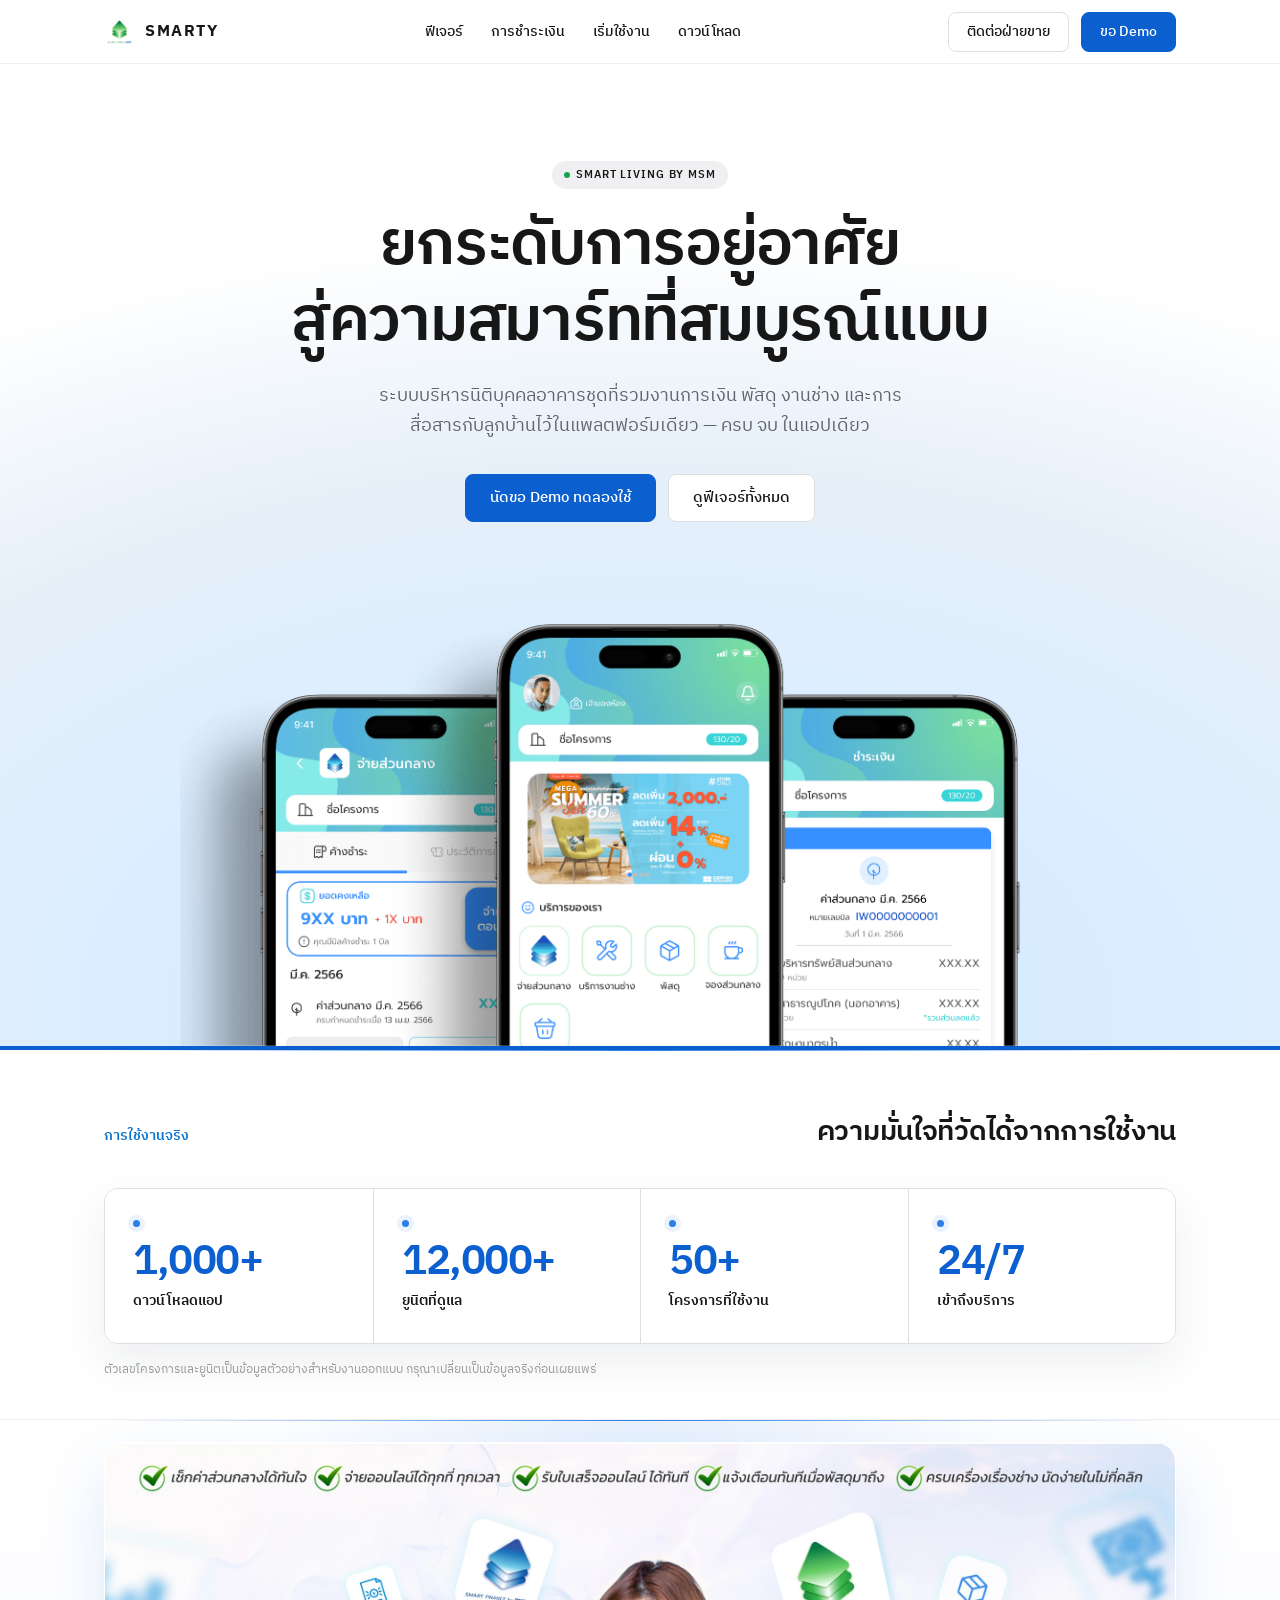
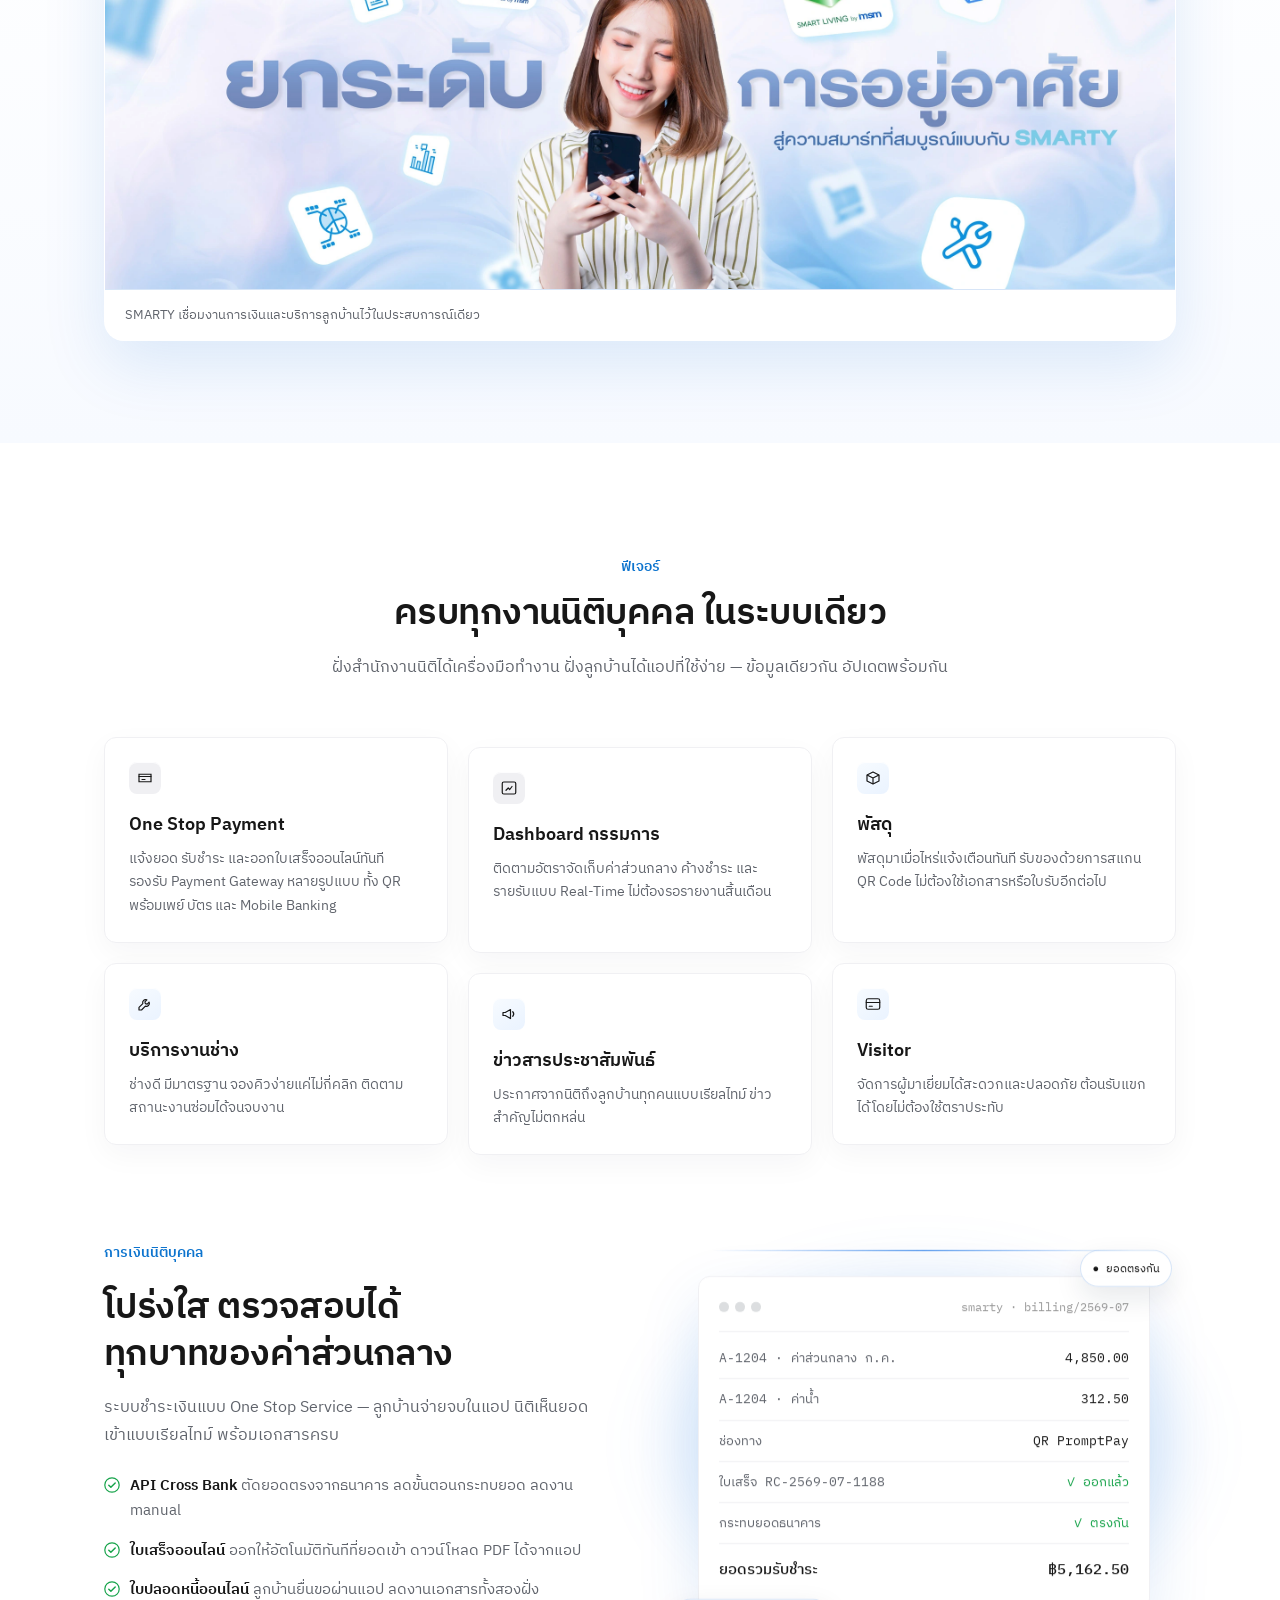
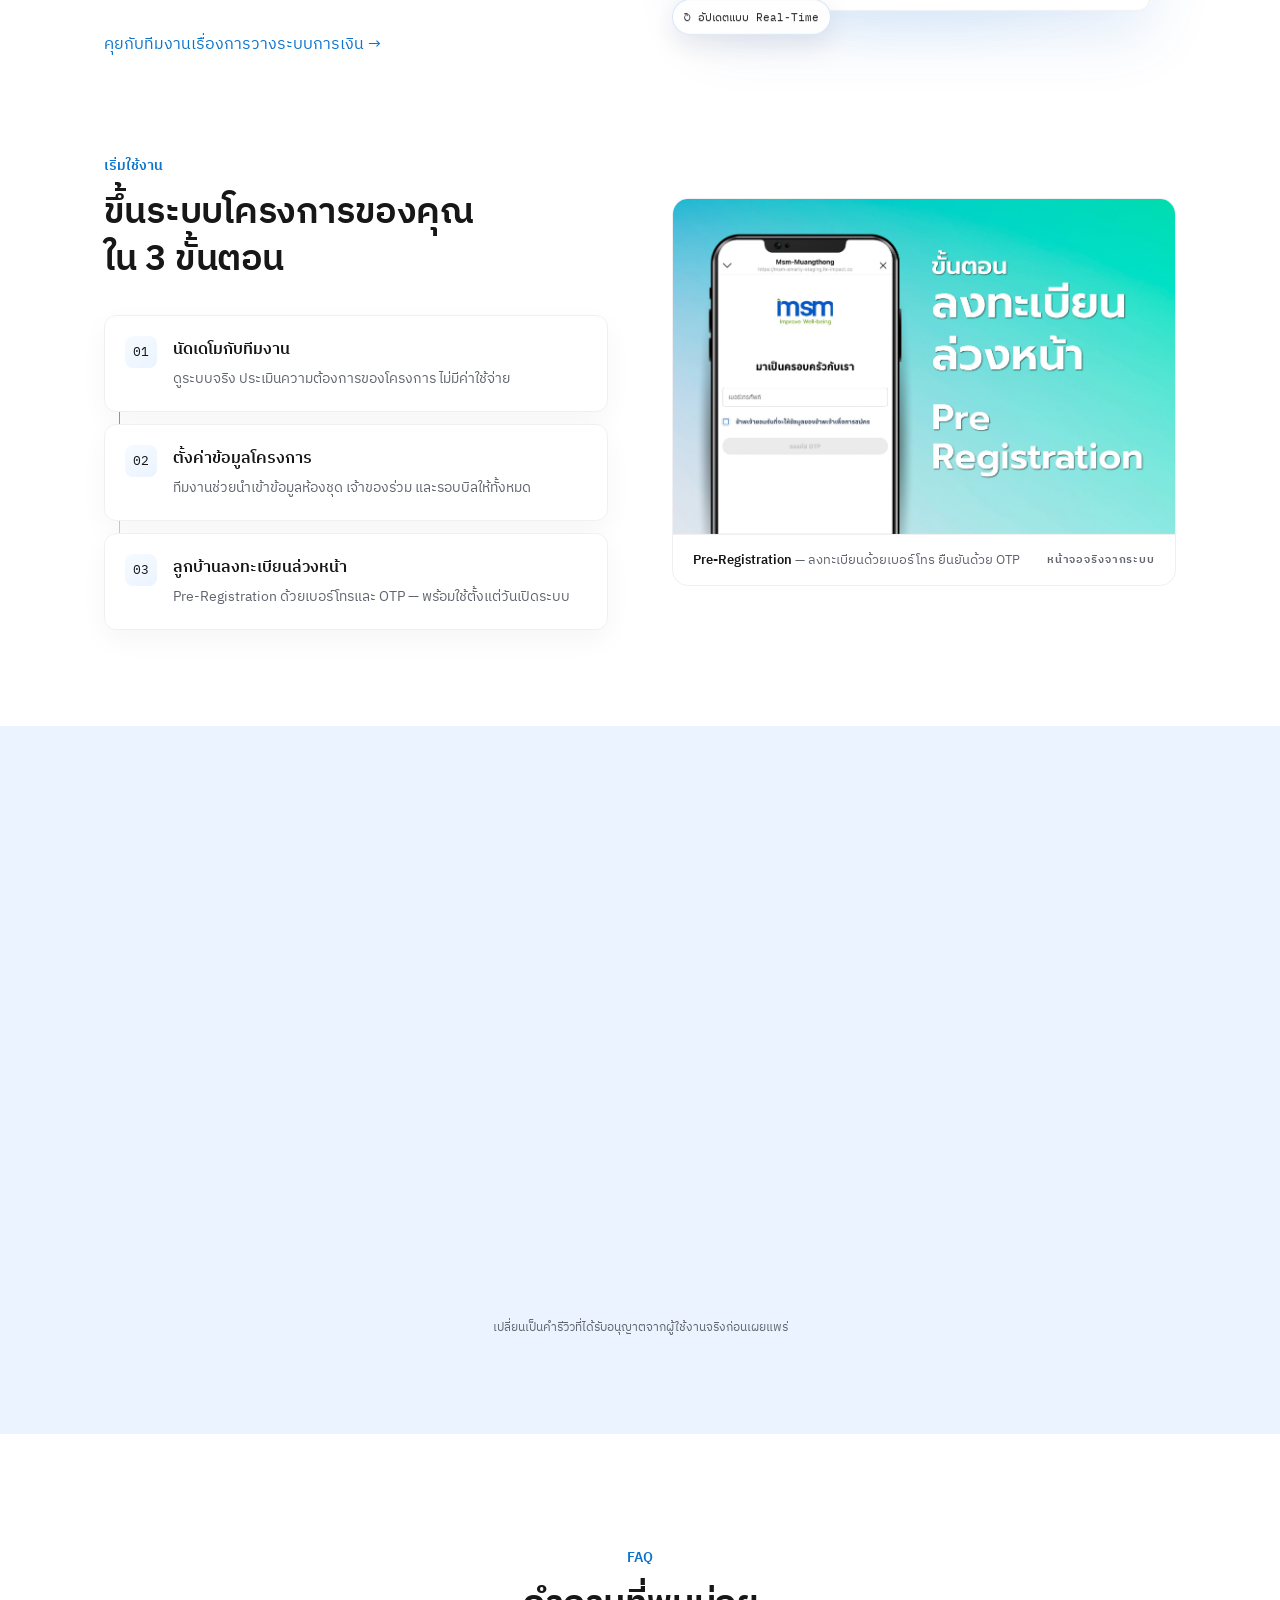
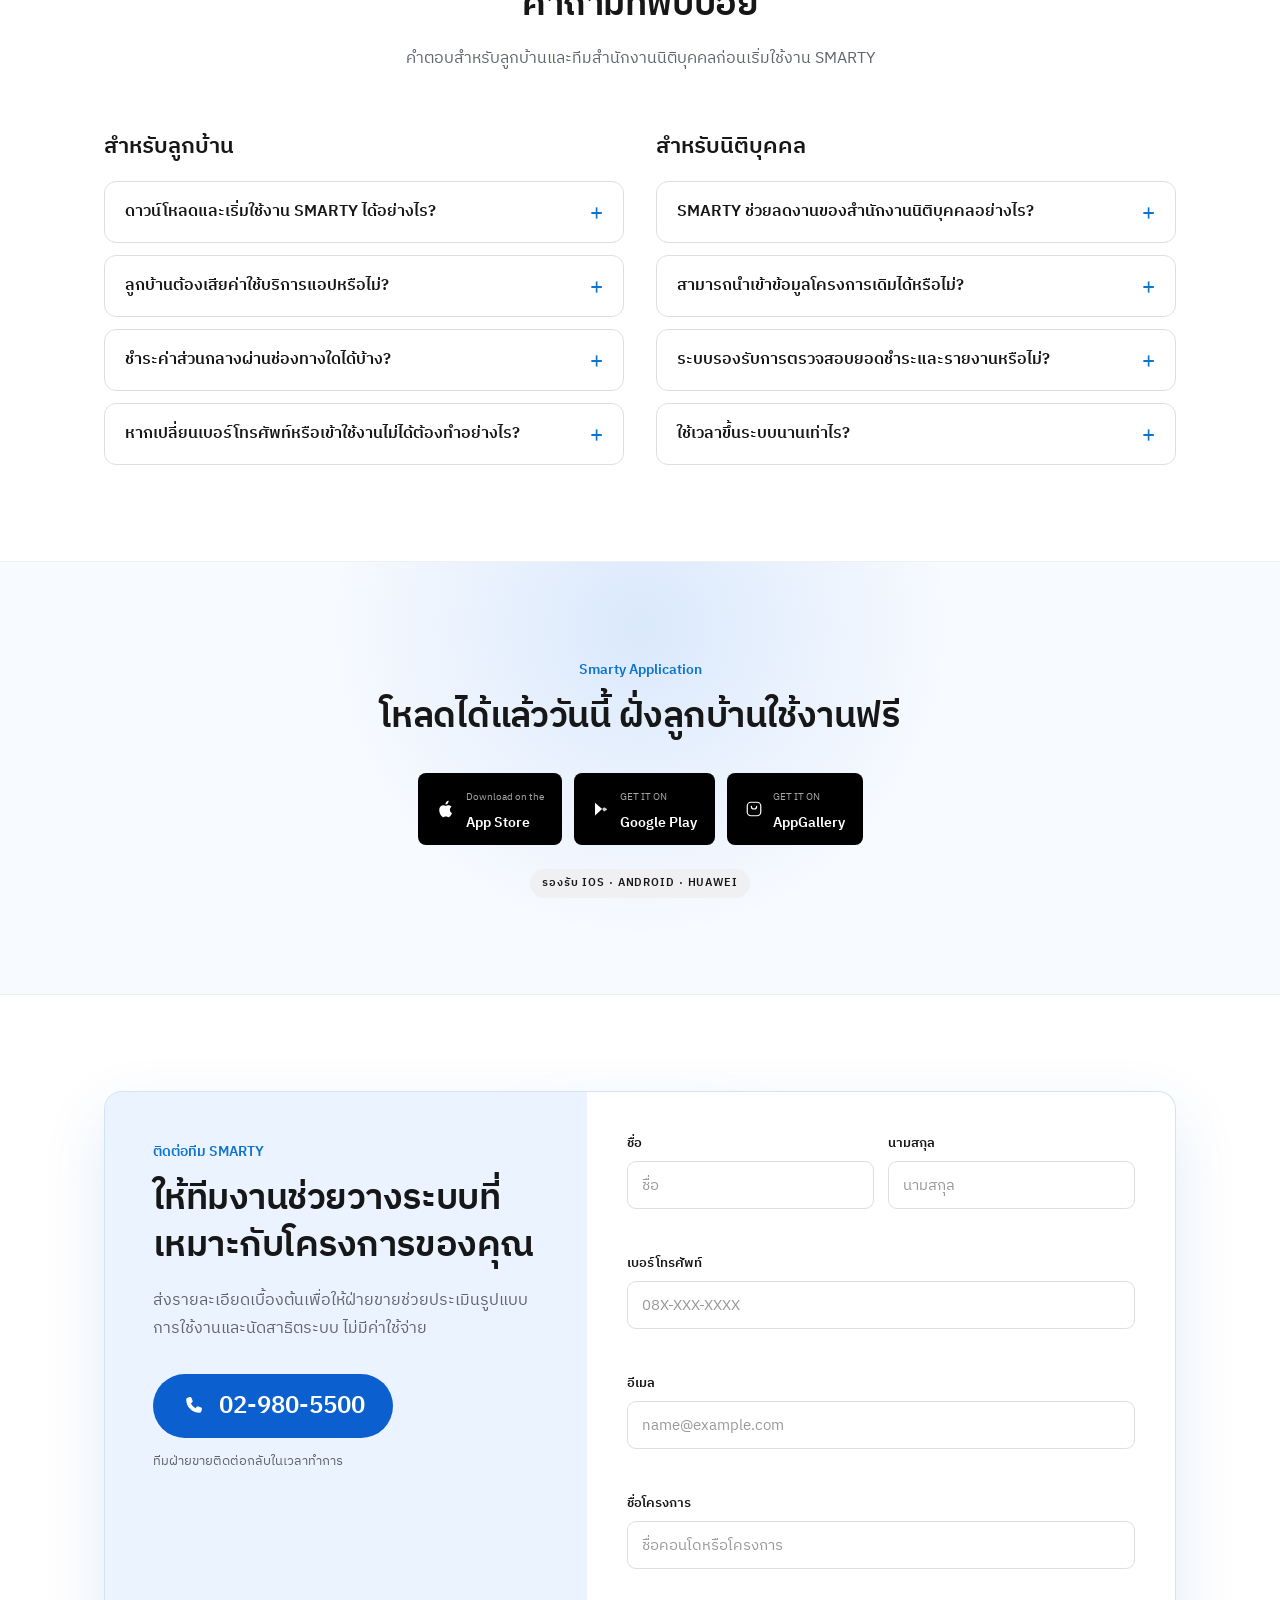
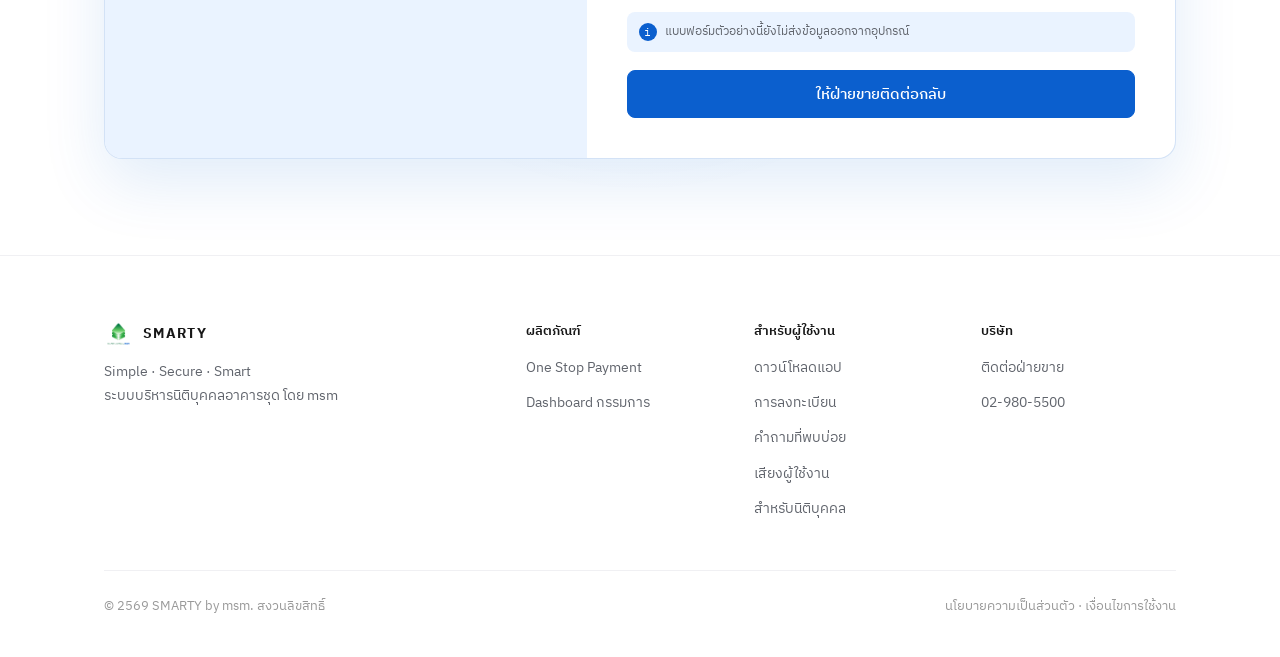
==== commit 53141359: "feat: add layered premium depth to SMARTY" ====
--- a/expo.html
+++ b/expo.html
@@ -22,6 +22,7 @@
     --hairline-strong: #dcdee0;
     --canvas: #ffffff;
     --canvas-soft: #fafafa;
+    --canvas-cool: #f7faff;
     --surface-strong: #f0f0f3;
     --surface-dark: #171717;
     --surface-dark-elevated: #1a1a1a;
@@ -33,6 +34,11 @@
     --brand-blue: #0b5fce;
     --brand-blue-active: #084da8;
     --brand-blue-soft: #eaf3ff;
+    --brand-blue-bright: #2d7fe8;
+    --hairline-blue: rgba(11,95,206,0.16);
+    --ambient-blue: rgba(45,127,232,0.14);
+    --shadow-soft: 0 18px 48px rgba(23,38,61,0.08);
+    --shadow-blue: 0 24px 64px rgba(11,95,206,0.12);
     --motion-fast: 180ms;
     --motion-standard: 420ms;
     --motion-reveal: 700ms;
@@ -212,28 +218,65 @@
   .trust-heading { display: flex; align-items: end; justify-content: space-between; gap: 24px; margin-bottom: 36px; }
   .trust-heading .section-kicker { margin-bottom: 4px; }
   .trust-heading h2 { max-width: 560px; text-align: right; }
-  .trust-grid { display: grid; grid-template-columns: repeat(4, minmax(0, 1fr)); border: 1px solid var(--hairline-strong); border-radius: 14px; overflow: hidden; }
+  .trust-grid { position: relative; display: grid; grid-template-columns: repeat(4, minmax(0, 1fr)); border: 1px solid var(--hairline-strong); border-radius: 14px; overflow: hidden; box-shadow: var(--shadow-soft); }
   .trust-stat { position: relative; display: grid; gap: 6px; min-height: 154px; align-content: center; padding: 24px 28px; background: var(--canvas); }
+  .trust-stat::before { content: ""; width: 7px; height: 7px; margin-bottom: 8px; border-radius: 50%; background: var(--brand-blue-bright); box-shadow: 0 0 0 5px rgba(45,127,232,0.10); }
   .trust-stat + .trust-stat { border-left: 1px solid var(--hairline-strong); }
   .trust-value { color: var(--brand-blue); font-family: var(--sans); font-size: 42px; font-weight: 600; line-height: 1; letter-spacing: -0.035em; font-variant-numeric: tabular-nums; }
   .trust-stat span { color: var(--ink); font-size: 14px; font-weight: 600; }
   .mock-disclosure { margin-top: 16px; color: var(--muted); font-size: 12px; line-height: 1.6; }
 
-  /* ---------- Check strip ---------- */
-  .check-strip {
-    border-top: 1px solid var(--hairline);
-    border-bottom: 1px solid var(--hairline);
+  /* ---------- Campaign + SMARTY signal ---------- */
+  .campaign-showcase {
+    position: relative;
+    padding: 28px 0 96px;
+    overflow: hidden;
+    background:
+      radial-gradient(circle at 50% 10%, rgba(45,127,232,0.12), transparent 44%),
+      linear-gradient(180deg, var(--canvas), var(--canvas-cool));
+  }
+  .campaign-frame {
+    position: relative;
+    overflow: hidden;
+    border: 1px solid rgba(255,255,255,0.85);
+    border-radius: 20px;
     background: var(--canvas);
-  }
-  .check-strip .strip-inner {
-    display: flex;
-    flex-wrap: wrap;
-    justify-content: center;
-    gap: 12px 32px;
-    padding: 20px 24px;
-  }
-  .check-item { display: flex; align-items: center; gap: 8px; font-size: 13px; color: var(--ink); }
-  .check-item svg { flex: none; }
+    box-shadow: var(--shadow-blue);
+    translate: 0 var(--depth-parallax-y, 0);
+  }
+  .campaign-frame::before {
+    content: "";
+    position: absolute;
+    inset: 0;
+    z-index: 1;
+    pointer-events: none;
+    box-shadow: inset 0 1px 0 rgba(255,255,255,0.9);
+  }
+  .campaign-frame img { width: 100%; height: auto; }
+  .campaign-frame figcaption {
+    padding: 14px 20px;
+    border-top: 1px solid var(--hairline-blue);
+    background: rgba(255,255,255,0.92);
+    color: var(--body);
+    font-size: 13px;
+  }
+  .smarty-signal { position: relative; }
+  .smarty-signal::after {
+    content: "";
+    position: absolute;
+    z-index: 3;
+    left: 8%;
+    right: 8%;
+    top: 0;
+    height: 1px;
+    background: linear-gradient(90deg, transparent, var(--brand-blue-bright), transparent);
+    transform: scaleX(0);
+    transform-origin: left;
+    transition: transform 900ms var(--ease-out-premium);
+    pointer-events: none;
+  }
+  .smarty-signal.section-in::after,
+  .smarty-signal.in::after { transform: scaleX(1); }
 
   /* ---------- Feature grid ---------- */
   .feature-grid {
@@ -242,18 +285,25 @@
     gap: 20px;
   }
   .f-card {
+    position: relative;
+    overflow: hidden;
     background: var(--canvas);
     border: 1px solid var(--hairline);
     border-radius: 12px;
     padding: 24px;
-  }
+    box-shadow: 0 10px 30px rgba(23,38,61,0.04);
+  }
+  .f-card::before { content: ""; position: absolute; left: 18px; right: 18px; top: 0; height: 2px; background: linear-gradient(90deg, transparent, var(--brand-blue-bright), transparent); opacity: 0; transition: opacity var(--motion-fast) ease; }
+  .f-card:hover::before { opacity: 1; }
+  .f-card:nth-child(2), .f-card:nth-child(5) { translate: 0 10px; }
   .f-card .f-icon {
     width: 32px; height: 32px;
     border-radius: 8px;
-    background: var(--surface-strong);
+    background: linear-gradient(145deg, #f7fbff, var(--brand-blue-soft));
     display: flex; align-items: center; justify-content: center;
     color: var(--ink);
     margin-bottom: 16px;
+    box-shadow: inset 0 1px 0 rgba(255,255,255,0.9);
   }
   .f-card h3 { font-size: 18px; font-weight: 600; margin-bottom: 6px; }
   .f-card p { font-size: 14px; }
@@ -281,13 +331,47 @@
   .split ul.plain li svg { flex: none; margin-top: 4px; }
   .split ul.plain b { color: var(--ink); font-weight: 600; }
 
+  .ledger-stage {
+    position: relative;
+    padding: 26px;
+    translate: 0 var(--depth-parallax-y, 0);
+  }
+  .ledger-stage::before {
+    content: "";
+    position: absolute;
+    inset: 8% 0;
+    border-radius: 50%;
+    background: var(--ambient-blue);
+    filter: blur(34px);
+  }
   .ledger {
+    position: relative;
+    z-index: 1;
     background: var(--canvas);
     border: 1px solid var(--hairline);
     border-radius: 12px;
     padding: 20px;
     color: var(--ink);
-  }
+    box-shadow: var(--shadow-blue);
+  }
+  .ledger-chip {
+    position: absolute;
+    z-index: 2;
+    display: inline-flex;
+    align-items: center;
+    gap: 7px;
+    padding: 8px 11px;
+    border: 1px solid var(--hairline-blue);
+    border-radius: 999px;
+    background: rgba(255,255,255,0.94);
+    box-shadow: 0 10px 28px rgba(23,38,61,0.10);
+    color: var(--ink);
+    font-family: var(--mono);
+    font-size: 11px;
+    white-space: nowrap;
+  }
+  .ledger-chip--top { top: 0; right: 4px; }
+  .ledger-chip--bottom { bottom: 2px; left: 0; }
   .ledger .ledger-head {
     display: flex;
     align-items: center;
@@ -336,8 +420,11 @@
     gap: 64px;
     align-items: center;
   }
-  .steps { display: grid; gap: 12px; }
+  .steps { position: relative; display: grid; gap: 12px; }
+  .steps::before { content: ""; position: absolute; left: 15px; top: 30px; bottom: 30px; width: 1px; background: linear-gradient(var(--brand-blue-bright), rgba(45,127,232,0.12)); }
   .step {
+    position: relative;
+    z-index: 1;
     display: flex;
     gap: 16px;
     align-items: flex-start;
@@ -345,12 +432,13 @@
     border: 1px solid var(--hairline);
     border-radius: 12px;
     padding: 20px;
+    box-shadow: 0 10px 28px rgba(23,38,61,0.04);
   }
   .step .step-num {
     flex: none;
     width: 32px; height: 32px;
     border-radius: 8px;
-    background: var(--surface-strong);
+    background: linear-gradient(145deg, #f7fbff, var(--brand-blue-soft));
     display: flex; align-items: center; justify-content: center;
     font-family: var(--mono);
     font-size: 13px;
@@ -361,7 +449,11 @@
 
   /* ---------- Download band ---------- */
   .dl-band {
-    background: var(--canvas-soft);
+    position: relative;
+    overflow: hidden;
+    background:
+      radial-gradient(circle at 50% 15%, rgba(45,127,232,0.14), transparent 42%),
+      var(--canvas-cool);
     border-top: 1px solid var(--hairline);
     border-bottom: 1px solid var(--hairline);
   }
@@ -387,7 +479,7 @@
   /* ---------- Testimonials ---------- */
   .testimonial-section { background: var(--brand-blue-soft); }
   .testimonial-grid { display: grid; grid-template-columns: repeat(2, minmax(0, 1fr)); gap: 20px; }
-  .testimonial-card { position: relative; display: grid; align-content: start; min-height: 280px; padding: 28px; border: 1px solid rgba(11,95,206,0.16); border-radius: 14px; background: var(--canvas); }
+  .testimonial-card { position: relative; display: grid; align-content: start; min-height: 280px; padding: 28px; border: 1px solid rgba(11,95,206,0.16); border-radius: 14px; background: linear-gradient(145deg, #fff 0%, #f8fbff 100%); }
   .testimonial-top { display: flex; align-items: center; justify-content: space-between; gap: 16px; margin-bottom: 32px; }
   .testimonial-audience { color: var(--brand-blue); font-size: 13px; font-weight: 600; }
   .mock-badge { display: inline-flex; padding: 4px 9px; border-radius: 9999px; background: var(--brand-blue-soft); color: var(--brand-blue-active); font-size: 10px; font-weight: 600; letter-spacing: 0.04em; }
@@ -488,8 +580,9 @@
     transition: transform var(--motion-standard) var(--ease-out-premium);
   }
   .faq-item summary {
-    transition: background-color var(--motion-fast) ease;
-  }
+    transition: background-color var(--motion-fast) ease, box-shadow var(--motion-fast) ease;
+  }
+  .faq-item summary:focus-visible { outline: 2px solid var(--brand-blue); outline-offset: -2px; border-radius: 8px; }
   .nav-links a, .footer-grid a {
     transition:
       color var(--motion-fast) ease,
@@ -511,8 +604,8 @@
   }
 
   /* ---------- Contact ---------- */
-  .cta-band { background: var(--canvas); }
-  .contact-panel { display: grid; grid-template-columns: minmax(0, 0.9fr) minmax(0, 1.1fr); border: 1px solid rgba(11,95,206,0.18); border-radius: 18px; overflow: hidden; background: var(--canvas); box-shadow: 0 24px 64px rgba(11,95,206,0.09); }
+  .cta-band { position: relative; overflow: hidden; background: radial-gradient(circle at 50% 50%, rgba(45,127,232,0.10), transparent 48%), var(--canvas); }
+  .contact-panel { position: relative; display: grid; grid-template-columns: minmax(0, 0.9fr) minmax(0, 1.1fr); border: 1px solid rgba(11,95,206,0.18); border-radius: 18px; overflow: hidden; background: var(--canvas); box-shadow: var(--shadow-blue); }
   .contact-copy { padding: 48px; background: var(--brand-blue-soft); }
   .contact-copy h2 { margin-bottom: 18px; }
   .contact-copy > p:not(.section-kicker):not(.contact-hours) { max-width: 480px; }
@@ -607,6 +700,8 @@
       opacity: 1;
       transform: none;
     }
+    [data-depth-parallax] { translate: none !important; }
+    .smarty-signal::after { transform: scaleX(1); transition: none; }
   }
 
   /* ---------- Responsive ---------- */
@@ -617,6 +712,9 @@
   }
   @media (max-width: 820px) {
     .section { padding: 64px 0; }
+    .campaign-showcase { padding: 18px 0 64px; }
+    .campaign-frame { border-radius: 14px; translate: none; }
+    .campaign-frame figcaption { font-size: 12px; }
     .nav-links { display: none; }
     .split, .workflow { grid-template-columns: 1fr; gap: 40px; }
     .faq-grid { grid-template-columns: 1fr; gap: 40px; }
@@ -629,6 +727,9 @@
     .contact-panel { grid-template-columns: 1fr; }
     .contact-copy, .callback-shell { padding: 36px; }
     .footer-grid { grid-template-columns: 1fr 1fr; }
+    .f-card:nth-child(2), .f-card:nth-child(5) { translate: none; }
+    .ledger-chip { display: none; }
+    .ledger-stage { padding: 12px 0; translate: none; }
   }
   @media (max-width: 560px) {
     .display-mega { font-size: 34px; }
@@ -687,7 +788,7 @@
 </header>
 
 <!-- ================= Trust ledger ================= -->
-<section id="trust" class="trust-ledger section-reveal" aria-labelledby="trust-title">
+<section id="trust" class="trust-ledger section-reveal smarty-signal" aria-labelledby="trust-title">
   <div class="container">
     <div class="trust-heading reveal">
       <p class="section-kicker">การใช้งานจริง</p>
@@ -703,16 +804,21 @@
   </div>
 </section>
 
-<!-- ================= Check strip ================= -->
-<div class="check-strip">
-  <div class="container strip-inner">
-    <span class="check-item"><svg width="16" height="16" viewBox="0 0 20 20" fill="none" aria-hidden="true"><circle cx="10" cy="10" r="9" stroke="#16a34a" stroke-width="1.5"/><path d="M6 10.2l2.6 2.6L14 7.4" stroke="#16a34a" stroke-width="1.8" stroke-linecap="round" stroke-linejoin="round"/></svg>เช็กค่าส่วนกลางได้ทันใจ</span>
-    <span class="check-item"><svg width="16" height="16" viewBox="0 0 20 20" fill="none" aria-hidden="true"><circle cx="10" cy="10" r="9" stroke="#16a34a" stroke-width="1.5"/><path d="M6 10.2l2.6 2.6L14 7.4" stroke="#16a34a" stroke-width="1.8" stroke-linecap="round" stroke-linejoin="round"/></svg>จ่ายออนไลน์ได้ทุกที่ ทุกเวลา</span>
-    <span class="check-item"><svg width="16" height="16" viewBox="0 0 20 20" fill="none" aria-hidden="true"><circle cx="10" cy="10" r="9" stroke="#16a34a" stroke-width="1.5"/><path d="M6 10.2l2.6 2.6L14 7.4" stroke="#16a34a" stroke-width="1.8" stroke-linecap="round" stroke-linejoin="round"/></svg>รับใบเสร็จออนไลน์ได้ทันที</span>
-    <span class="check-item"><svg width="16" height="16" viewBox="0 0 20 20" fill="none" aria-hidden="true"><circle cx="10" cy="10" r="9" stroke="#16a34a" stroke-width="1.5"/><path d="M6 10.2l2.6 2.6L14 7.4" stroke="#16a34a" stroke-width="1.8" stroke-linecap="round" stroke-linejoin="round"/></svg>แจ้งเตือนทันทีเมื่อพัสดุมาถึง</span>
-    <span class="check-item"><svg width="16" height="16" viewBox="0 0 20 20" fill="none" aria-hidden="true"><circle cx="10" cy="10" r="9" stroke="#16a34a" stroke-width="1.5"/><path d="M6 10.2l2.6 2.6L14 7.4" stroke="#16a34a" stroke-width="1.8" stroke-linecap="round" stroke-linejoin="round"/></svg>ครบเครื่องเรื่องช่าง นัดง่ายในไม่กี่คลิก</span>
+<!-- ================= Campaign showcase ================= -->
+<section class="campaign-showcase section-reveal smarty-signal" aria-label="ภาพรวมประโยชน์ของ SMARTY">
+  <div class="container">
+    <figure class="campaign-frame reveal" data-depth-parallax>
+      <img
+        src="img/smarty-campaign-banner.webp"
+        alt="SMARTY เช็กค่าส่วนกลาง จ่ายและรับใบเสร็จออนไลน์ แจ้งพัสดุ และนัดหมายงานช่าง พร้อมระบบ SMART LIVING และ SMART FINANCE"
+        width="2400"
+        height="1000"
+        loading="lazy"
+      >
+      <figcaption>SMARTY เชื่อมงานการเงินและบริการลูกบ้านไว้ในประสบการณ์เดียว</figcaption>
+    </figure>
   </div>
-</div>
+</section>
 
 <!-- ================= Features ================= -->
 <section id="features" class="section section-reveal">
@@ -771,7 +877,8 @@
       </ul>
       <a href="#contact" class="text-link">คุยกับทีมงานเรื่องการวางระบบการเงิน →</a>
     </div>
-    <div class="reveal">
+    <div class="ledger-stage smarty-signal reveal" data-depth-parallax>
+      <span class="ledger-chip ledger-chip--top" aria-hidden="true">● ยอดตรงกัน</span>
       <div class="ledger" role="img" aria-label="ตัวอย่างรายการชำระค่าส่วนกลางในระบบ">
         <div class="ledger-head">
           <div class="win-dots"><span></span><span></span><span></span></div>
@@ -786,6 +893,7 @@
           <tr class="lg-total"><td>ยอดรวมรับชำระ</td><td>฿5,162.50</td></tr>
         </table>
       </div>
+      <span class="ledger-chip ledger-chip--bottom" aria-hidden="true">↻ อัปเดตแบบ Real-Time</span>
     </div>
   </div>
 </section>
@@ -1050,6 +1158,33 @@
   const countFormatter = new Intl.NumberFormat('th-TH');
   const counters = document.querySelectorAll('.count-up');
   const reduceMotion = window.matchMedia('(prefers-reduced-motion: reduce)').matches;
+  const depthParallaxItems = document.querySelectorAll('[data-depth-parallax]');
+  let depthParallaxFrame = 0;
+
+  const updateDepthParallax = () => {
+    depthParallaxFrame = 0;
+    if (reduceMotion) return;
+    depthParallaxItems.forEach((item) => {
+      const rect = item.getBoundingClientRect();
+      const centerOffset = (
+        rect.top + rect.height / 2 - window.innerHeight / 2
+      ) / window.innerHeight;
+      const offset = Math.max(-6, Math.min(6, centerOffset * -12));
+      item.style.setProperty('--depth-parallax-y', `${offset.toFixed(2)}px`);
+    });
+  };
+
+  const requestDepthParallax = () => {
+    if (!depthParallaxFrame) {
+      depthParallaxFrame = requestAnimationFrame(updateDepthParallax);
+    }
+  };
+
+  if (!reduceMotion) {
+    updateDepthParallax();
+    window.addEventListener('scroll', requestDepthParallax, { passive: true });
+    window.addEventListener('resize', requestDepthParallax);
+  }
 
   const setCounterFinal = (counter) => {
     const target = Number(counter.dataset.count);
